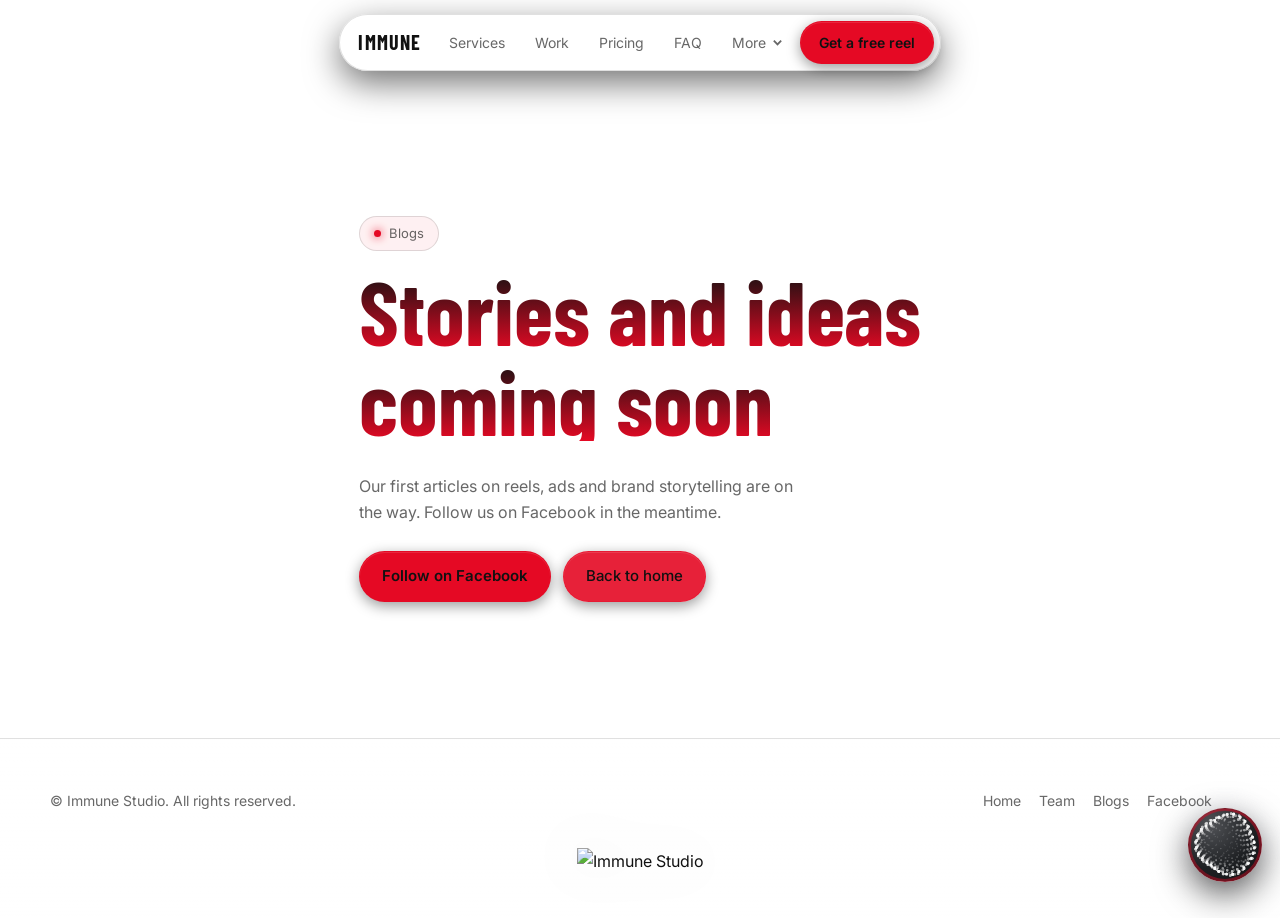
==== blogs.html @ 15a8970f "Add files via upload" ====
<!DOCTYPE html>
<html lang="en">
<head>
<meta charset="utf-8">
<meta name="viewport" content="width=device-width, initial-scale=1">
<title>Blogs | Immune Studio</title>
<meta name="description" content="Ideas, tips and behind-the-scenes stories from Immune Studio.">
<link rel="preconnect" href="https://fonts.googleapis.com">
<link rel="preconnect" href="https://fonts.gstatic.com" crossorigin>
<link href="https://fonts.googleapis.com/css2?family=Barlow+Condensed:wght@500;600;700&family=Inter:wght@400;500;600&display=swap" rel="stylesheet">
<link rel="stylesheet" href="global.css">
</head>
<body>
<canvas id="bg" aria-hidden="true"></canvas>
<nav class="nav"><div class="pill">
  <a class="brand" href="index.html"><b>IMMUNE</b></a>
  <a href="index.html#services">Services</a><a href="index.html#work">Work</a><a href="index.html#pricing">Pricing</a><a href="index.html#faq">FAQ</a><div class="dd"><button class="ddbtn" type="button" aria-haspopup="true" aria-expanded="false">More <svg viewBox="0 0 12 12"><path d="m2 4 4 4 4-4"/></svg></button><div class="ddm"><div class="ddin"><a href="team.html">Meet the team</a><a href="blogs.html">Blogs</a><a href="index.html#contact">Contact us</a></div></div></div>
  <a class="btn solid" href="index.html#contact">Get a free reel</a>
</div></nav>

<main class="sub"><div class="wrap tmtext">
  <span class="tag"><i></i>Blogs</span>
  <h1 class="nm sm" aria-label="Stories and ideas coming soon"><span><b>Stories and ideas</b></span><span><b>coming soon</b></span></h1>
  <p>Our first articles on reels, ads and brand storytelling are on the way. Follow us on Facebook in the meantime.</p>
  <div class="cta-row"><a class="btn solid" href="https://www.facebook.com/share/1UAmAy9J2i/" target="_blank" rel="noopener">Follow on Facebook</a><a class="btn" href="index.html">Back to home</a></div>
</div></main>
<footer>
  <div class="fgrid"><div>© <span id="yr"></span> Immune Studio. All rights reserved.</div><div><a href="index.html">Home</a><a href="team.html">Team</a><a href="blogs.html">Blogs</a><a href="https://www.facebook.com/share/1UAmAy9J2i/" target="_blank" rel="noopener">Facebook</a></div></div>
  <div class="wm"><img src="assets/immune-wordmark-chrome.png" alt="Immune Studio" width="1800" height="316"></div>
</footer>
<script src="nav.js"></script>
<script src="page.js"></script>
<script src="chat.js"></script>
</body>
</html>
---- global.css ----
/* IMMUNE STUDIO — White / Black / Crimson palette */
:root{
  --c1:#181818;--c2:#333333;--c3:#444444;--c4:#111111;--c0:#ffffff;
  --text:#111111;--mute:rgba(17,17,17,.64);--line:rgba(0,0,0,.12);
  --display:'Barlow Condensed','Arial Narrow',Impact,sans-serif;
  --body:'Inter',system-ui,-apple-system,'Segoe UI',sans-serif;
}
*{box-sizing:border-box;margin:0}
html{scroll-behavior:smooth;background:var(--c0)}
body{background:var(--c0);color:var(--text);font:400 16px/1.65 var(--body);-webkit-font-smoothing:antialiased;overflow-x:hidden}
a{color:inherit}
:focus-visible{outline:2px solid #e50924;outline-offset:3px}
h1,h2,h3{font-family:var(--display);line-height:1.02;font-weight:600}
#bg{position:fixed;inset:0;width:100%;height:100%;z-index:0;pointer-events:none}
main,header,footer,.nav{position:relative;z-index:1}
.wrap{max-width:1180px;margin:0 auto;padding:0 24px}
section{padding:36px 0;scroll-margin-top:84px}

/* video */

.intro-video {
  width: 100%;
  height: auto;
  display: block;
  border-radius: 18px;
  border: 1px solid var(--line);
  box-shadow: 0 20px 50px rgba(0,0,0,.5);
}

/* cards */
.g{background:linear-gradient(180deg,rgba(255,255,255,.96),rgba(245,245,245,.9));border:1px solid var(--line);border-radius:22px;
  box-shadow:inset 0 1px 0 rgba(255,255,255,.08),0 20px 44px rgba(0,0,0,.45);backdrop-filter:blur(6px);
  transition:transform .25s,border-color .25s,box-shadow .25s}
.g:hover{transform:translateY(-3px);border-color:rgba(229,9,36,.45);box-shadow:inset 0 1px 0 rgba(255,255,255,.16),0 24px 50px rgba(0,0,0,.6),0 0 30px rgba(229,9,36,.06)}
.tag{display:inline-flex;align-items:center;gap:8px;padding:6px 14px;border-radius:999px;font-size:13px;color:var(--mute);background:rgba(229,9,36,.06);border:1px solid var(--line)}
.tag i{width:7px;height:7px;border-radius:50%;background:#e50924;box-shadow:0 0 10px #e50924}

/* headings */
.sh{margin-bottom:26px}
.sh h2{font-size:clamp(34px,5vw,56px);letter-spacing:.01em;background:linear-gradient(180deg,#111,#e50924);-webkit-background-clip:text;background-clip:text;color:transparent;margin:14px 0 8px}
.sh p{color:var(--mute);max-width:56ch}

/* buttons */
.btn{position:relative;display:inline-flex;align-items:center;gap:9px;padding:12px 22px;border-radius:999px;text-decoration:none;font-weight:500;font-size:15px;color:var(--text);
  border:1px solid rgba(229,9,36,.28);background:rgba(229,9,36,.9);box-shadow:inset 0 1px 0 rgba(255,255,255,.12),0 4px 14px rgba(0,0,0,.4);cursor:pointer;font-family:inherit;
  transition:transform .25s cubic-bezier(.2,.8,.2,1),box-shadow .25s,background .25s}
.btn:hover{transform:translateY(-3px) scale(1.03);box-shadow:inset 0 1px 0 rgba(255,255,255,.3),0 14px 30px rgba(0,0,0,.6),0 0 26px rgba(229,9,36,.22)}
.btn:active{transform:scale(.97)}
.btn svg{width:18px;height:18px;fill:currentColor}
.btn.solid{background:#e50924;color:#111;border-color:transparent;font-weight:600}
.btn.wa{background:#128c4a;border-color:transparent;color:#111;font-weight:600}
.btn.wa:hover{box-shadow:0 14px 30px rgba(0,0,0,.6),0 0 28px rgba(37,211,102,.6)}

/* nav */
.nav{position:fixed;top:14px;left:0;right:0;z-index:50;display:flex;justify-content:center;padding:0 14px;pointer-events:none}
.pill{pointer-events:auto;display:flex;align-items:center;gap:4px;padding:6px 6px 6px 18px;border-radius:999px;background:rgba(255,255,255,.9);backdrop-filter:blur(10px);border:1px solid var(--line);box-shadow:0 12px 34px rgba(0,0,0,.55)}
.pill b{font:700 20px var(--display);letter-spacing:.06em;margin-right:10px}
.pill a:not(.btn){padding:9px 13px;border-radius:999px;font-size:14px;color:var(--mute);text-decoration:none;transition:color .2s,background .2s}
.pill a:not(.btn):hover{color:#111;background:rgba(255,255,255,.09)}
.pill .btn{padding:9px 18px;font-size:14px}

/* hero (header) */
header.top{position:relative;overflow:hidden;min-height:92vh;display:flex;align-items:center;border-bottom:1px solid var(--line)}
#net{position:absolute;inset:0;width:100%;height:100%;z-index:0;cursor:crosshair}
header.top::after{content:"";position:absolute;inset:0;z-index:0;pointer-events:none;background:radial-gradient(70% 60% at 30% 50%,rgba(255,255,255,.7),transparent 75%),linear-gradient(180deg,transparent 70%,var(--c0))}
.hero{position:relative;z-index:1;padding-top:120px;padding-bottom:70px;pointer-events:none}
.hero a,.hero .btn{pointer-events:auto}
.hero h1{font-size:clamp(46px,7.6vw,104px);letter-spacing:-.005em;margin:20px 0;max-width:12ch;text-shadow:0 4px 40px rgba(0,0,0,.6)}
.hero p{color:var(--mute);max-width:52ch;font-size:17px;margin-bottom:28px}
.cta-row{display:flex;gap:12px;flex-wrap:wrap}
.logo3d{--t:calc(clamp(180px,30vw,440px) / 400);position:absolute;right:7%;top:50%;transform:translateY(-50%);width:clamp(180px,30vw,440px);z-index:1;perspective:1200px;pointer-events:auto;cursor:pointer;filter:drop-shadow(0 0 22px rgba(235,240,255,.38)) drop-shadow(0 0 60px rgba(200,210,235,.28)) drop-shadow(0 26px 40px rgba(0,0,0,.7));animation:glow 5s ease-in-out infinite}
.logo3d::before{content:"";position:absolute;inset:-28%;z-index:-1;border-radius:50%;background:radial-gradient(closest-side,rgba(215,222,240,.2),transparent 72%);pointer-events:none}
@keyframes glow{50%{filter:drop-shadow(0 0 32px rgba(240,244,255,.55)) drop-shadow(0 0 80px rgba(200,210,235,.4)) drop-shadow(0 26px 40px rgba(0,0,0,.7))}}
.tilt{transform-style:preserve-3d;transition:transform .35s ease-out}
.spin{position:relative;transform-style:preserve-3d;animation:spin 20s linear infinite}
.spin img{display:block;width:100%;height:auto}
.spin img+img{position:absolute;inset:0}
@keyframes spin{to{transform:rotateY(360deg)}}

/* marquee */
.marq{overflow:hidden;border-block:1px solid var(--line);padding:18px 0;background:rgba(255,255,255,.7);mask-image:linear-gradient(90deg,transparent,#000 12%,#000 88%,transparent)}
.track{display:flex;gap:56px;width:max-content;animation:scroll 32s linear infinite}
.track span{font:600 26px var(--display);letter-spacing:.06em;color:rgba(255,255,255,.42);white-space:nowrap}
@keyframes scroll{to{transform:translateX(-50%)}}

/* bento services */
.bento{display:grid;grid-template-columns:repeat(6,minmax(0,1fr));gap:16px}
.card{padding:28px;grid-column:span 2}
.card.w{grid-column:span 3}
.card h3{font-size:26px;margin:14px 0 8px}
.card p{color:var(--mute);font-size:15px}
.ic{display:grid;place-items:center;width:46px;height:46px;border-radius:13px;background:linear-gradient(135deg,var(--c3),var(--c1));border:1px solid var(--line)}
.ic svg{width:22px;height:22px;fill:none;stroke:#fff;stroke-width:1.7;stroke-linecap:round;stroke-linejoin:round}

/* stats */
.stats{display:grid;grid-template-columns:repeat(3,minmax(0,1fr));gap:16px}
.stat{padding:34px 30px}
.stat b{display:block;font:700 clamp(54px,7vw,88px)/.95 var(--display);background:linear-gradient(180deg,#fff,#7d7f84);-webkit-background-clip:text;background-clip:text;color:transparent}
.stat span{color:var(--mute);display:block;margin-top:10px;max-width:26ch}

/* process */
.steps{display:grid;grid-template-columns:repeat(3,minmax(0,1fr));gap:16px;counter-reset:s}
.step{padding:28px;counter-increment:s}
.step::before{content:counter(s);display:grid;place-items:center;width:40px;height:40px;border-radius:50%;background:#e50924;color:#111;font:700 20px var(--display);margin-bottom:16px}
.step h3{font-size:24px;margin-bottom:8px}
.step p{color:var(--mute);font-size:15px}

/* pricing */
.plans{display:grid;grid-template-columns:repeat(3,minmax(0,1fr));gap:16px;align-items:stretch}
.plan{padding:30px 28px;display:flex;flex-direction:column}
.plan h3{font-size:24px;color:var(--mute)}
.plan .pr{font:700 52px var(--display);margin:10px 0 2px}
.plan .pr small{font:400 15px var(--body);color:var(--mute)}
.plan ul{list-style:none;padding:0;margin:18px 0 24px;display:grid;gap:10px;flex:1}
.plan li{color:var(--mute);font-size:14.5px;padding-left:24px;position:relative}
.plan li::before{content:"";position:absolute;left:0;top:8px;width:10px;height:6px;border-left:2px solid #fff;border-bottom:2px solid #fff;transform:rotate(-45deg)}
.plan.hot{background:#e50924;color:#111;border-color:transparent}
.plan.hot h3,.plan.hot li,.plan.hot .pr small{color:rgba(17,17,17,.72)}
.plan.hot li::before{border-color:#fff}
.plan.hot .btn{background:var(--c4);color:#111}
.note{margin-top:16px;color:var(--mute);font-size:14px}

/* faq */
.faq{display:grid;gap:12px;max-width:820px}
details{padding:0;border-radius:16px}
summary{list-style:none;cursor:pointer;padding:20px 24px;font-weight:500;display:flex;justify-content:space-between;gap:16px}
summary::-webkit-details-marker{display:none}
summary::after{content:"+";font-size:22px;line-height:1;transition:transform .25s}
details[open] summary::after{transform:rotate(45deg)}
details p{padding:0 24px 22px;color:var(--mute);font-size:15px}

/* contact */
.contact{display:grid;grid-template-columns:minmax(0,1.1fr) minmax(0,1fr);gap:16px;align-items:start}
.form{padding:34px 30px}
.form h3{font-size:34px;margin-bottom:6px}
.form p{color:var(--mute);margin-bottom:18px}
.field{display:grid;gap:6px;margin-bottom:14px}
.field label{font-size:13px;font-weight:600;color:var(--mute)}
.field input,.field textarea{width:100%;padding:13px 15px;border-radius:12px;border:1px solid var(--line);background:rgba(255,255,255,.9);color:var(--text);font:inherit}
.field textarea{min-height:120px;resize:vertical}
.field input:focus,.field textarea:focus{outline:2px solid #fff;outline-offset:1px}
.direct{padding:34px 30px}
.direct h3{font-size:30px;margin-bottom:8px}
.direct p{color:var(--mute);margin-bottom:16px}
.direct .btn{width:100%;justify-content:center;margin-bottom:10px}

/* footer */
footer{padding:50px 24px 0;border-top:1px solid var(--line);overflow:hidden;background:linear-gradient(180deg,transparent,rgba(255,255,255,.9))}
.fgrid{display:flex;justify-content:space-between;gap:24px;flex-wrap:wrap;max-width:1180px;margin:0 auto;color:var(--mute);font-size:14px}
.fgrid a{text-decoration:none;margin-right:18px}
.fgrid a:hover{color:#111}
.wm{max-width:1180px;margin:36px auto 0;padding:0 24px 44px;text-align:center}
.wm img{width:min(100%,920px);height:auto;filter:drop-shadow(0 0 26px rgba(0,0,0,.1));transition:filter .4s,transform .4s}
.wm img:hover{filter:drop-shadow(0 0 40px rgba(240,244,255,.4));transform:scale(1.015)}
.wa-float{position:fixed;right:18px;bottom:calc(18px + env(safe-area-inset-bottom,0px));z-index:40;width:58px;height:58px;border-radius:50%;display:grid;place-items:center;background:#128c4a;box-shadow:0 10px 30px rgba(0,0,0,.5);transition:transform .2s}
.wa-float:hover{transform:scale(1.08)}
.wa-float svg{width:28px;height:28px;fill:#fff}

/* reveal (one gentle entrance) */
.rv{opacity:0;transform:translateY(18px);transition:opacity .7s,transform .7s}
.rv.in{opacity:1;transform:none}

@media(max-width:900px){
  .bento{grid-template-columns:repeat(2,minmax(0,1fr))}.card,.card.w{grid-column:span 1}
  .stats,.steps,.plans,.contact{grid-template-columns:1fr}
  .pill a:not(.btn){display:none}.logo3d{opacity:.35;right:-6%}
}
@media(max-width:560px){.bento{grid-template-columns:1fr}.wrap{padding:0 16px}.hero{padding-top:104px}}
@media(prefers-reduced-motion:reduce){html{scroll-behavior:auto}.track,.spin,.logo3d{animation:none}.rv{opacity:1;transform:none;transition:none}.btn,.g{transition:none}}

/* ---------- our work: right-to-left poster rows ---------- */
.wrow{margin:0 0 34px}
.whead{display:flex;align-items:baseline;justify-content:space-between;gap:12px;flex-wrap:wrap;margin-bottom:14px}
.whead h3{font-size:28px}.whead span{font-size:13px;color:var(--mute)}
.wview{overflow:hidden;padding:14px 0;mask-image:linear-gradient(90deg,transparent,#000 6%,#000 94%,transparent)}
.wtrack{--h:clamp(250px,28vw,370px);display:flex;width:max-content;animation:wscroll var(--d,50s) linear infinite}
.wrow:hover .wtrack{animation-play-state:paused}
@keyframes wscroll{to{transform:translateX(-50%)}}
.wc{position:relative;flex:none;height:var(--h);margin-right:16px;border-radius:18px;overflow:hidden;border:1px solid var(--line);background:var(--c4);cursor:zoom-in;box-shadow:0 18px 40px rgba(0,0,0,.5);transition:transform .35s,box-shadow .35s,border-color .35s}
.wc img{display:block;height:100%;width:auto;transition:transform .8s cubic-bezier(.2,.8,.2,1),filter .6s}
.wc figcaption{position:absolute;left:14px;bottom:14px;padding:6px 12px;border-radius:999px;font-size:13px;background:rgba(17,17,17,.78);backdrop-filter:blur(6px);border:1px solid var(--line);opacity:0;transform:translateY(8px);transition:.35s}
.wc:hover figcaption{opacity:1;transform:none}
.wc:hover{border-color:rgba(229,9,36,.35)}
/* real estate: cinematic push-in + light sweep */
.fx-cine .wc:hover img{transform:scale(1.09)}
.fx-cine .wc::after{content:"";position:absolute;inset:0;background:linear-gradient(105deg,transparent 35%,rgba(229,9,36,.28) 50%,transparent 65%);transform:translateX(-120%);pointer-events:none}
.fx-cine .wc:hover::after{transform:translateX(120%);transition:transform 1s}
/* factory: monochrome to full color, lifts up */
.fx-ind .wc img{filter:grayscale(1) contrast(1.1) brightness(.8)}
.fx-ind .wc:hover{transform:translateY(-8px)}
.fx-ind .wc:hover img{filter:none;transform:scale(1.04)}
/* fashion: 3D tilt + spotlight (set by JS) */
.fx-fash .wc{transform:perspective(900px) rotateX(var(--rx,0deg)) rotateY(var(--ry,0deg));transition:transform .2s ease-out,box-shadow .35s}
.fx-fash .wc:hover{box-shadow:0 26px 60px rgba(0,0,0,.7),0 0 34px rgba(0,0,0,.1)}
.fx-fash .wc::after{content:"";position:absolute;inset:0;background:radial-gradient(260px circle at var(--mx,50%) var(--my,50%),rgba(229,9,36,.16),transparent 60%);opacity:0;transition:opacity .3s;pointer-events:none}
.fx-fash .wc:hover::after{opacity:1}
.lb{position:fixed;inset:0;z-index:100;display:grid;place-items:center;background:rgba(10,10,12,.93);cursor:zoom-out}
.lb[hidden]{display:none}
.lb img{max-width:92vw;max-height:90vh;border-radius:14px;box-shadow:0 30px 80px rgba(0,0,0,.8)}
.lb button{position:absolute;top:18px;right:22px;width:44px;height:44px;border-radius:50%;border:1px solid var(--line);background:rgba(30,31,34,.8);color:#111;font-size:26px;cursor:pointer}
@media(prefers-reduced-motion:reduce){.wtrack{animation:none}.wview{overflow-x:auto}}

/* ---------- More dropdown ---------- */
.dd{position:relative}
.ddbtn{display:flex;align-items:center;gap:6px;padding:9px 13px;border-radius:999px;border:0;background:none;color:var(--mute);font:inherit;font-size:14px;cursor:pointer;transition:color .2s,background .2s}
.ddbtn svg{width:11px;height:11px;stroke:currentColor;fill:none;stroke-width:2;transition:transform .25s}
.ddbtn:hover,.dd.open .ddbtn{color:#111;background:rgba(255,255,255,.09)}
.dd:hover svg,.dd.open svg{transform:rotate(180deg)}
.ddm{position:absolute;top:100%;left:50%;padding-top:14px;transform:translate(-50%,6px);opacity:0;visibility:hidden;transition:opacity .22s,transform .22s,visibility .22s}
.ddin{min-width:200px;padding:8px;border-radius:18px;background:rgba(255,255,255,.96);backdrop-filter:blur(12px);border:1px solid var(--line);box-shadow:0 20px 50px rgba(0,0,0,.6)}
.dd:hover .ddm,.dd.open .ddm,.dd:has(:focus-visible) .ddm{opacity:1;visibility:visible;transform:translate(-50%,0)}
.pill .ddm a{display:block;padding:11px 14px;border-radius:12px;font-size:14px;color:var(--mute)}
.pill .ddm a:hover{background:rgba(255,255,255,.09);color:#111}
.pill a.brand{display:block;padding:0;margin-right:10px;background:none;border-radius:0}
.pill a.brand:hover{background:none}
.pill a.brand b{margin:0;color:var(--text)}

/* ---------- team / sub pages ---------- */
main.sub{padding:130px 0 50px;min-height:82vh;display:flex;align-items:center}
.tmgrid{display:grid;grid-template-columns:minmax(0,1fr) minmax(0,1.05fr);gap:46px;align-items:center;width:100%}
.nm{font-size:clamp(54px,9vw,128px);line-height:.92;margin:18px 0 24px}
.nm.sm{font-size:clamp(44px,7vw,92px)}
.nm span{display:block;overflow:hidden;padding-bottom:.08em}
.nm b{display:block;font-weight:700;background:linear-gradient(180deg,#111,#e50924);-webkit-background-clip:text;background-clip:text;color:transparent;transform:translateY(110%);animation:rise 1.1s cubic-bezier(.2,.8,.2,1) .25s forwards}
.nm span+span b{animation-delay:.4s}
@keyframes rise{to{transform:none}}
@keyframes fade{to{opacity:1}}
.tmtext p{color:var(--mute);max-width:46ch;margin-bottom:26px;opacity:0;animation:fade .8s 1s forwards}
.tmtext .cta-row{opacity:0;animation:fade .8s 1.2s forwards}
.role{display:inline-flex;align-items:center;gap:12px;padding:7px 20px 7px 7px;border-radius:999px;border:1px solid var(--line);background:rgba(229,9,36,.06);margin-bottom:20px;opacity:0;animation:fade .8s .8s forwards}
.role img{width:40px;height:40px;object-fit:contain;padding:8px;border-radius:50%;background:var(--c4);border:1px solid var(--line)}
.role span{font-size:15px;color:var(--text)}
.stage{position:relative;width:min(540px,92%);margin:0 auto;aspect-ratio:1;perspective:1200px;animation:bob 8s ease-in-out infinite}
@keyframes bob{50%{transform:translateY(-12px)}}
.orbit{position:absolute;inset:-9%;border-radius:50%;border:1px dashed rgba(229,9,36,.28);animation:rot 46s linear infinite;pointer-events:none}
.orbit::after{content:"";position:absolute;top:7%;left:50%;width:10px;height:10px;border-radius:50%;background:#fff;box-shadow:0 0 18px 4px rgba(229,9,36,.55)}
.orbit.o2{inset:-18%;border-color:rgba(0,0,0,.08);animation-duration:72s;animation-direction:reverse}
@keyframes rot{to{transform:rotate(360deg)}}
.frame{position:absolute;inset:0;transform-style:preserve-3d;transition:transform .25s ease-out}
.art{position:absolute;inset:0;margin:0;border-radius:24px;overflow:hidden;border:1px solid rgba(255,255,255,.2);box-shadow:0 40px 90px rgba(0,0,0,.7),0 0 70px rgba(255,255,255,.07);clip-path:inset(100% 0 0 0 round 24px);animation:reveal 1.5s cubic-bezier(.7,0,.2,1) .3s forwards}
@keyframes reveal{to{clip-path:inset(0 0 0 0 round 24px)}}
.art img{display:block;width:100%;height:100%;object-fit:cover;transform:scale(1.3);animation:zoomout 2.2s cubic-bezier(.2,.8,.2,1) .3s forwards}
@keyframes zoomout{to{transform:none}}
.art::before{content:"";position:absolute;inset:0;z-index:1;pointer-events:none;background:linear-gradient(110deg,transparent 40%,rgba(229,9,36,.24) 50%,transparent 60%);transform:translateX(-130%);animation:sweep 1.4s 1.9s ease forwards}
@keyframes sweep{to{transform:translateX(130%)}}
.art::after{content:"";position:absolute;inset:0;pointer-events:none;background:radial-gradient(300px circle at var(--mx,50%) var(--my,30%),rgba(255,255,255,.2),transparent 62%);opacity:0;transition:opacity .3s}
.stage.hot .art::after{opacity:1}
.chip3d{position:absolute;display:flex;align-items:center;gap:10px;padding:10px 16px;border-radius:14px;background:rgba(255,255,255,.9);backdrop-filter:blur(8px);border:1px solid var(--line);box-shadow:0 16px 40px rgba(0,0,0,.6);transform:translateZ(70px);opacity:0;animation:fade .8s 1.8s forwards;font-size:14px}
.chip3d b{font-weight:600;display:block;line-height:1.2}.chip3d small{display:block;color:var(--mute);font-size:12px}
.chip3d img{width:30px;height:auto}
.c1{left:-5%;bottom:11%;flex-direction:column;align-items:flex-start;gap:0}
.c2{right:-4%;top:9%}
@media(max-width:900px){.tmgrid{grid-template-columns:1fr;gap:56px}.stage{width:min(440px,86%)}main.sub{padding-top:112px}}
@media(prefers-reduced-motion:reduce){.nm b{transform:none;animation:none}.art{clip-path:none;animation:none}.art img{transform:none;animation:none}.art::before{display:none}.role,.tmtext p,.tmtext .cta-row,.chip3d{opacity:1;animation:none}.stage,.orbit{animation:none}}

/* ---------- factory collage ---------- */
.cg{--g:8px;--u:calc((min(100vw,1180px) - 48px - 11 * var(--g)) / 12);display:grid;grid-template-columns:repeat(12,1fr);grid-auto-rows:var(--u);gap:var(--g)}
.ct{position:relative;margin:0;border-radius:10px;overflow:hidden;background:var(--c4);cursor:zoom-in;opacity:0;transition:transform .35s,box-shadow .35s}
.rv.in .ct{opacity:1;animation:pop .8s calc(var(--i,0) * .09s) cubic-bezier(.2,.8,.2,1) backwards}
@keyframes pop{from{opacity:0;transform:scale(.92) translateY(18px)}}
.ct img{display:block;width:100%;height:100%;object-fit:cover;filter:grayscale(1) contrast(1.1) brightness(.82);transition:filter .6s,transform .8s cubic-bezier(.2,.8,.2,1)}
.ct:hover{z-index:2;transform:scale(1.025);box-shadow:0 22px 56px rgba(0,0,0,.75)}
.ct:hover img{filter:none;transform:scale(1.06)}
.ct figcaption{position:absolute;left:12px;bottom:12px;padding:5px 11px;border-radius:999px;font-size:12.5px;background:rgba(255,255,255,.9);backdrop-filter:blur(6px);border:1px solid var(--line);opacity:0;transform:translateY(8px);transition:.35s}
.ct:hover figcaption{opacity:1;transform:none}
.t1{grid-area:1/1/6/6}.t2{grid-area:1/6/5/10}.t3{grid-area:1/10/5/13}.t4{grid-area:6/1/9/6}.t5{grid-area:5/6/8/9}.t6{grid-area:5/9/7/13}.t7{grid-area:7/9/9/13}.t8{grid-area:8/6/9/9}
@media(max-width:800px){.cg{grid-template-columns:repeat(2,1fr);grid-auto-rows:170px}.ct{grid-area:auto!important}.t1{grid-column:span 2!important;grid-row:span 2!important}.t4,.t7,.t8{grid-column:span 2!important}}
@media(prefers-reduced-motion:reduce){.ct{opacity:1}.rv.in .ct{animation:none}}

/* ---------- services cards ---------- */
.svc-sec{position:relative;overflow:hidden}
.svc-sec .wrap{position:relative;z-index:1}
.svc-bg{position:absolute;left:50%;top:58%;width:min(1100px,130vw);aspect-ratio:1;transform:translate(-50%,-50%);border-radius:50%;opacity:.55;pointer-events:none;background:repeating-conic-gradient(#202226 0 3deg,#08090a 3deg 7deg);-webkit-mask-image:radial-gradient(closest-side,transparent 52%,#000 54%,#000 74%,transparent 78%);mask-image:radial-gradient(closest-side,transparent 52%,#000 54%,#000 74%,transparent 78%);animation:rot 90s linear infinite}
.svg{display:grid;grid-template-columns:repeat(12,minmax(0,1fr));gap:14px}
.sv{grid-column:span 3;position:relative;min-height:350px;padding:18px;display:flex;flex-direction:column;justify-content:space-between;border-radius:16px;border:1px solid var(--line);background:linear-gradient(180deg,rgba(80,82,87,.32),rgba(20,21,24,.84));backdrop-filter:blur(8px);overflow:hidden;transition:transform .3s,border-color .3s,box-shadow .3s}
.sv:nth-child(n+5){grid-column:span 4}
.sv::before{content:"";position:absolute;inset:0;background:radial-gradient(260px circle at 50% 0,rgba(255,255,255,.12),transparent 70%);opacity:0;transition:opacity .4s;pointer-events:none}
.sv:hover{transform:translateY(-6px);border-color:rgba(255,255,255,.38);box-shadow:0 26px 56px rgba(0,0,0,.65)}
.sv:hover::before{opacity:1}
.sv-top{display:flex;justify-content:space-between;align-items:flex-start;gap:10px}
.sv .ic{width:34px;height:34px;border-radius:10px}.sv .ic svg{width:17px;height:17px}
.sv-top small{text-align:right;font-size:10px;line-height:1.55;letter-spacing:.16em;text-transform:uppercase;color:var(--mute);max-width:12ch}
.sv h3{margin:auto 0;text-align:center;font-size:clamp(28px,3vw,38px);font-weight:500;letter-spacing:.07em;text-transform:uppercase;color:#111}
.sv-bot{display:flex;justify-content:space-between;align-items:flex-end;gap:12px}
.sv-bot p{font-size:12.5px;line-height:1.5;color:var(--mute);max-width:21ch}
.pills{display:grid;gap:6px;justify-items:end}
.pills b{font-weight:500;font-size:9.5px;letter-spacing:.12em;text-transform:uppercase;padding:4px 11px;border-radius:999px;border:1px solid rgba(229,9,36,.28);background:rgba(0,0,0,.4)}
@media(max-width:1000px){.sv,.sv:nth-child(n+5){grid-column:span 6}.sv:last-child{grid-column:span 12}}
@media(max-width:560px){.sv,.sv:nth-child(n+5),.sv:last-child{grid-column:span 12}.sv{min-height:300px}}

/* ---------- contact ---------- */
@property --a{syntax:'<angle>';inherits:false;initial-value:0deg}
@keyframes ang{to{--a:360deg}}
.glowb{position:relative}
.glowb::before{content:"";position:absolute;inset:0;border-radius:inherit;padding:1px;pointer-events:none;background:conic-gradient(from var(--a),transparent 0 60%,rgba(229,9,36,.75) 80%,transparent 92%);-webkit-mask:linear-gradient(#000 0 0) content-box,linear-gradient(#000 0 0);-webkit-mask-composite:xor;mask-composite:exclude;animation:ang 7s linear infinite}
.live{display:inline-flex;align-items:center;gap:8px;padding:5px 12px;border-radius:999px;font-size:12.5px;color:var(--mute);background:rgba(229,9,36,.06);border:1px solid var(--line);margin-bottom:14px}
.live i{width:8px;height:8px;border-radius:50%;background:#34d27b;box-shadow:0 0 0 0 rgba(52,210,123,.6);animation:livep 2s infinite}
@keyframes livep{70%{box-shadow:0 0 0 9px rgba(52,210,123,0)}100%{box-shadow:0 0 0 0 rgba(52,210,123,0)}}
.rv.in .field{animation:fup .6s calc(.15s + var(--k,0) * .1s) cubic-bezier(.2,.8,.2,1) backwards}
.field:nth-of-type(1){--k:0}.field:nth-of-type(2){--k:1}.field:nth-of-type(3){--k:2}
@keyframes fup{from{opacity:0;transform:translateY(14px)}}
.field input,.field textarea{transition:border-color .25s,box-shadow .25s,background .25s}
.field input:focus,.field textarea:focus{outline:0;border-color:#111;box-shadow:0 0 0 4px rgba(0,0,0,.1),0 0 24px rgba(255,255,255,.12);background:rgba(18,19,21,.95)}
.field:focus-within label{color:#111}
.btn.shine{overflow:hidden}
.btn.shine::after{content:"";position:absolute;top:0;bottom:0;width:60px;left:-80px;background:linear-gradient(100deg,transparent,rgba(255,255,255,.45),transparent);animation:shn 3.6s ease-in-out infinite}
@keyframes shn{60%,100%{left:120%}}
.direct h4{font:600 20px var(--display);letter-spacing:.06em;text-transform:uppercase;margin:22px 0 10px;color:var(--mute)}
.sgrid{display:grid;grid-template-columns:repeat(2,minmax(0,1fr));gap:10px}
.sb{--bc:#fff;--gl:rgba(255,255,255,.5);display:inline-flex;align-items:center;gap:10px;padding:12px 16px;border-radius:14px;border:1px solid var(--line);background:rgba(255,255,255,.05);color:var(--text);text-decoration:none;font-size:14.5px;font-weight:500;transition:transform .25s,background .25s,border-color .25s,box-shadow .25s,color .25s}
.sb svg{width:20px;height:20px;flex:none;fill:currentColor;transition:transform .3s}
.sb svg.st{fill:none;stroke:currentColor;stroke-width:2;stroke-linecap:round;stroke-linejoin:round}
.sb:hover,.sb:focus-visible{transform:translateY(-4px) scale(1.03);background:var(--bc);border-color:var(--bc);color:#111;box-shadow:0 12px 28px rgba(0,0,0,.5),0 0 20px var(--gl),0 0 50px var(--gl)}
.sb:hover svg{transform:scale(1.18) rotate(-6deg)}
.s-wa{--bc:#128c4a;--gl:rgba(37,211,102,.7)}.s-call{--bc:#1a9d5a;--gl:rgba(52,168,83,.7)}.s-mail{--bc:#ea4335;--gl:rgba(234,67,53,.75)}
.s-gh{--bc:#f2f3f5;--gl:rgba(229,9,36,.6)}.s-gh:hover{color:#111}
.s-in{--bc:#0a66c2;--gl:rgba(10,102,194,.85)}.s-fb{--bc:#1877f2;--gl:rgba(24,119,242,.85)}.s-yt{--bc:#ff0000;--gl:rgba(255,0,0,.75)}
.s-ig{--bc:#ee2a7b;--gl:rgba(238,42,123,.75)}.s-ig:hover{background:linear-gradient(45deg,#f9ce34,#ee2a7b 50%,#6228d7);border-color:transparent}
.tmtext .tm-soc{margin-top:16px;opacity:0;animation:fade .8s 1.4s forwards}
@media(max-width:420px){.sgrid{grid-template-columns:1fr}}
@media(prefers-reduced-motion:reduce){.svc-bg,.glowb::before,.btn.shine::after,.live i{animation:none}.rv.in .field{animation:none}.tmtext .tm-soc{opacity:1;animation:none}}

/* ---------- nav hide on scroll ---------- */
.nav{transition:transform .45s cubic-bezier(.2,.8,.2,1),opacity .35s}
.nav.hide{transform:translateY(-140%);opacity:0;pointer-events:none}
.nav.hide .pill{pointer-events:none}
.nav.solid .pill{background:rgba(255,255,255,.94);box-shadow:0 14px 40px rgba(0,0,0,.65)}

/* ---------- Immune chat assistant ---------- */
.cb{--e:cubic-bezier(.2,.8,.2,1)}
.cb-fab{position:fixed;right:18px;bottom:calc(18px + env(safe-area-inset-bottom,0px));z-index:80;width:74px;height:74px;border-radius:50%;border:1px solid rgba(229,9,36,.45);cursor:pointer;display:grid;place-items:center;background:radial-gradient(circle at 30% 22%,#505256,#1e2023 58%,#101113);box-shadow:0 12px 34px rgba(0,0,0,.65),0 0 26px rgba(235,240,255,.24),inset 0 1px 0 rgba(229,9,36,.28);transition:transform .25s}
.cb-fab:hover{transform:scale(1.08)}
.cb-fab img{position:relative;z-index:1;width:30px;height:auto;filter:drop-shadow(0 0 8px rgba(229,9,36,.6))}
.cb-orb{position:absolute;inset:0;width:100%;height:100%;border-radius:50%}
.cb-fab::after{content:"";position:absolute;inset:0;border-radius:50%;border:2px solid rgba(229,9,36,.4);animation:cbping 2.8s ease-out infinite;pointer-events:none}
.cb.open .cb-fab::after{display:none}
@keyframes cbping{0%{transform:scale(1);opacity:.8}100%{transform:scale(1.5);opacity:0}}
@keyframes cbwob{50%{transform:rotate(8deg) scale(1.06)}}
.cb-panel{position:fixed;right:18px;bottom:calc(104px + env(safe-area-inset-bottom,0px));z-index:79;width:min(392px,calc(100vw - 24px));height:min(650px,calc(100dvh - 124px));display:flex;flex-direction:column;border-radius:28px;overflow:hidden;background:#ffffff;border:1px solid rgba(255,255,255,.14);box-shadow:0 40px 90px rgba(0,0,0,.78);opacity:0;visibility:hidden;transform:translateY(18px) scale(.94);transform-origin:bottom right;transition:opacity .3s,transform .4s var(--e),visibility .3s}
.cb.open .cb-panel{opacity:1;visibility:visible;transform:none}
.cb-panel>*{position:relative;z-index:1}
.cb-panel>.cb-bg,.cb-panel>.cb-dots{position:absolute;inset:0;z-index:0;pointer-events:none}
.cb-bg::before,.cb-bg::after{content:"";position:absolute;border-radius:50%;filter:blur(14px)}
.cb-bg::before{width:340px;height:340px;left:-110px;top:-90px;background:radial-gradient(closest-side,rgba(200,208,225,.24),transparent);animation:cbb1 13s ease-in-out infinite alternate}
.cb-bg::after{width:380px;height:380px;right:-140px;bottom:-110px;background:radial-gradient(closest-side,rgba(130,140,160,.26),transparent);animation:cbb2 17s ease-in-out infinite alternate}
@keyframes cbb1{to{transform:translate(140px,160px) scale(1.2)}}
@keyframes cbb2{to{transform:translate(-150px,-120px) scale(1.15)}}
.cb-dots{background-image:radial-gradient(rgba(255,255,255,.16) 1px,transparent 1.5px);background-size:20px 20px;mask-image:radial-gradient(circle at 50% 38%,#000,transparent 78%);animation:cbdots 9s linear infinite}
@keyframes cbdots{to{background-position:20px 20px}}
.cb-head{display:flex;align-items:center;justify-content:space-between;gap:10px;padding:16px 16px 10px}
.cb-id{display:flex;align-items:center;gap:11px}
.cb-av{display:grid;place-items:center;width:40px;height:40px;border-radius:50%;background:#f2f2f2;border:1px solid var(--line)}
.cb-av img{width:22px;height:auto}
.cb-id b{display:block;font-size:15px;font-weight:600;line-height:1.2}
.cb-id small{display:flex;align-items:center;gap:6px;color:var(--mute);font-size:12px}
.cb-id small i{width:7px;height:7px;border-radius:50%;background:#34d27b;box-shadow:0 0 8px #34d27b}
.cb-hb{display:flex;gap:8px}
.cb-hb button{width:36px;height:36px;border-radius:12px;border:1px solid var(--line);background:rgba(229,9,36,.06);color:#111;cursor:pointer;display:grid;place-items:center;transition:background .2s}
.cb-hb button:hover{background:rgba(255,255,255,.14)}
.cb-hb svg,.cb-send svg,.cb-pre svg{width:18px;height:18px;fill:none;stroke:currentColor;stroke-width:2;stroke-linecap:round;stroke-linejoin:round}
.cb-body{flex:1;min-height:0;overflow-y:auto;scrollbar-width:thin}
.cb-hero{min-height:100%;display:flex;flex-direction:column;align-items:center;justify-content:center;text-align:center;padding:6px 20px 18px}
.cb-hl{width:86px;height:auto;margin-bottom:14px;filter:drop-shadow(0 0 28px rgba(235,240,255,.45));animation:cbfloat 6s ease-in-out infinite}
@keyframes cbfloat{50%{transform:translateY(-8px) rotate(-3deg)}}
.cb-hero h2{font-size:40px;background:linear-gradient(180deg,#111,#e50924);-webkit-background-clip:text;background-clip:text;color:transparent}
.cb-hero p{color:var(--mute);margin:4px 0 20px}
.cb-pres{display:grid;gap:9px;width:100%}
.cb-pre{display:flex;align-items:center;justify-content:space-between;gap:10px;width:100%;padding:13px 16px;border-radius:16px;border:1px solid var(--line);background:rgba(229,9,36,.06);backdrop-filter:blur(6px);color:var(--text);font:inherit;font-size:14.5px;text-align:left;cursor:pointer;animation:cbin .6s calc(.15s + var(--i) * .1s) var(--e) backwards;transition:background .2s,border-color .2s,transform .2s}
.cb-pre:hover{background:rgba(255,255,255,.13);border-color:rgba(255,255,255,.3);transform:translateX(4px)}
.cb.chatting .cb-hero{display:none}
.cb-thread{display:none;flex-direction:column;gap:14px;padding:6px 16px 14px}
.cb.chatting .cb-thread{display:flex}
.m{max-width:88%;font-size:14.5px;line-height:1.55;animation:cbin .35s var(--e)}
@keyframes cbin{from{opacity:0;transform:translateY(10px)}}
.m.u{align-self:flex-end;background:#2b2d31;border:1px solid var(--line);padding:10px 14px;border-radius:16px 16px 4px 16px}
.m.b{align-self:flex-start;color:#e9eaed;white-space:pre-line}
.m.tp{display:flex;gap:5px;padding:8px 0}
.m.tp span{width:7px;height:7px;border-radius:50%;background:#9a9ca1;animation:cbdot 1s infinite}
.m.tp span:nth-child(2){animation-delay:.15s}.m.tp span:nth-child(3){animation-delay:.3s}
@keyframes cbdot{50%{transform:translateY(-5px);background:#fff}}
.acts{display:flex;flex-wrap:wrap;gap:8px;margin-top:10px;white-space:normal}
.acts a{padding:9px 15px;border-radius:999px;background:#e50924;color:#111;font-size:13.5px;font-weight:600;text-decoration:none;transition:transform .2s,box-shadow .2s}
.acts a:hover{transform:translateY(-2px);box-shadow:0 0 20px rgba(229,9,36,.35)}
.cb-qr{display:flex;flex-wrap:wrap;gap:8px;padding:0 16px 10px}
.cb-qr:empty{display:none}
.cb:not(.chatting) .cb-qr{display:none}
.cb-qr button{padding:8px 13px;border-radius:999px;border:1px solid var(--line);background:rgba(255,255,255,.07);color:var(--text);font:inherit;font-size:13px;cursor:pointer;animation:cbin .35s var(--e);transition:background .2s,color .2s}
.cb-qr button:hover{background:#e50924;color:#111}
.cb-input{margin:0 14px;padding:12px 12px 10px 16px;border-radius:22px;background:rgba(27,29,32,.92);border:1px solid var(--line);transition:border-color .2s}
.cb-input:focus-within{border-color:rgba(255,255,255,.38)}
.cb-input input{width:100%;background:none;border:0;outline:0;color:#111;font:inherit;font-size:15px;padding:3px 0 12px}
.cb-input input::placeholder{color:rgba(242,243,245,.45)}
.cb-row{position:relative;display:flex;align-items:center;gap:10px}
.cb-plus{width:36px;height:36px;border-radius:50%;border:1px solid var(--line);background:#0f1012;color:#111;font-size:22px;line-height:1;cursor:pointer}
.cb-tag{margin-left:auto;font-size:12px;color:var(--mute)}
.cb-send{width:38px;height:38px;border-radius:50%;border:0;background:#e50924;color:#111;cursor:pointer;display:grid;place-items:center;transition:transform .2s,box-shadow .2s}
.cb-send:hover{transform:scale(1.08);box-shadow:0 0 20px rgba(229,9,36,.4)}
.cb-menu{display:none;position:absolute;left:0;bottom:46px;padding:6px;border-radius:14px;background:#17181b;border:1px solid var(--line);box-shadow:0 16px 40px rgba(0,0,0,.6);z-index:3}
.cb-menu.show{display:block;animation:cbin .25s var(--e)}
.cb-menu a{display:block;padding:10px 14px;border-radius:10px;font-size:14px;text-decoration:none;white-space:nowrap}
.cb-menu a:hover{background:rgba(0,0,0,.1)}
.cb-note{padding:8px 18px 14px;text-align:center;font-size:11px;color:rgba(242,243,245,.42)}
@media(max-width:560px){.cb-panel{inset:0;right:0;bottom:0;width:100%;height:100dvh;border-radius:0;transform-origin:bottom center}.cb.open .cb-fab{display:none}.cb-head{padding-top:calc(16px + env(safe-area-inset-top,0px))}}
@media(prefers-reduced-motion:reduce){.cb-fab img,.cb-fab::after,.cb-bg::before,.cb-bg::after,.cb-dots,.cb-hl,.m.tp span{animation:none}.cb-panel{transition:none}}
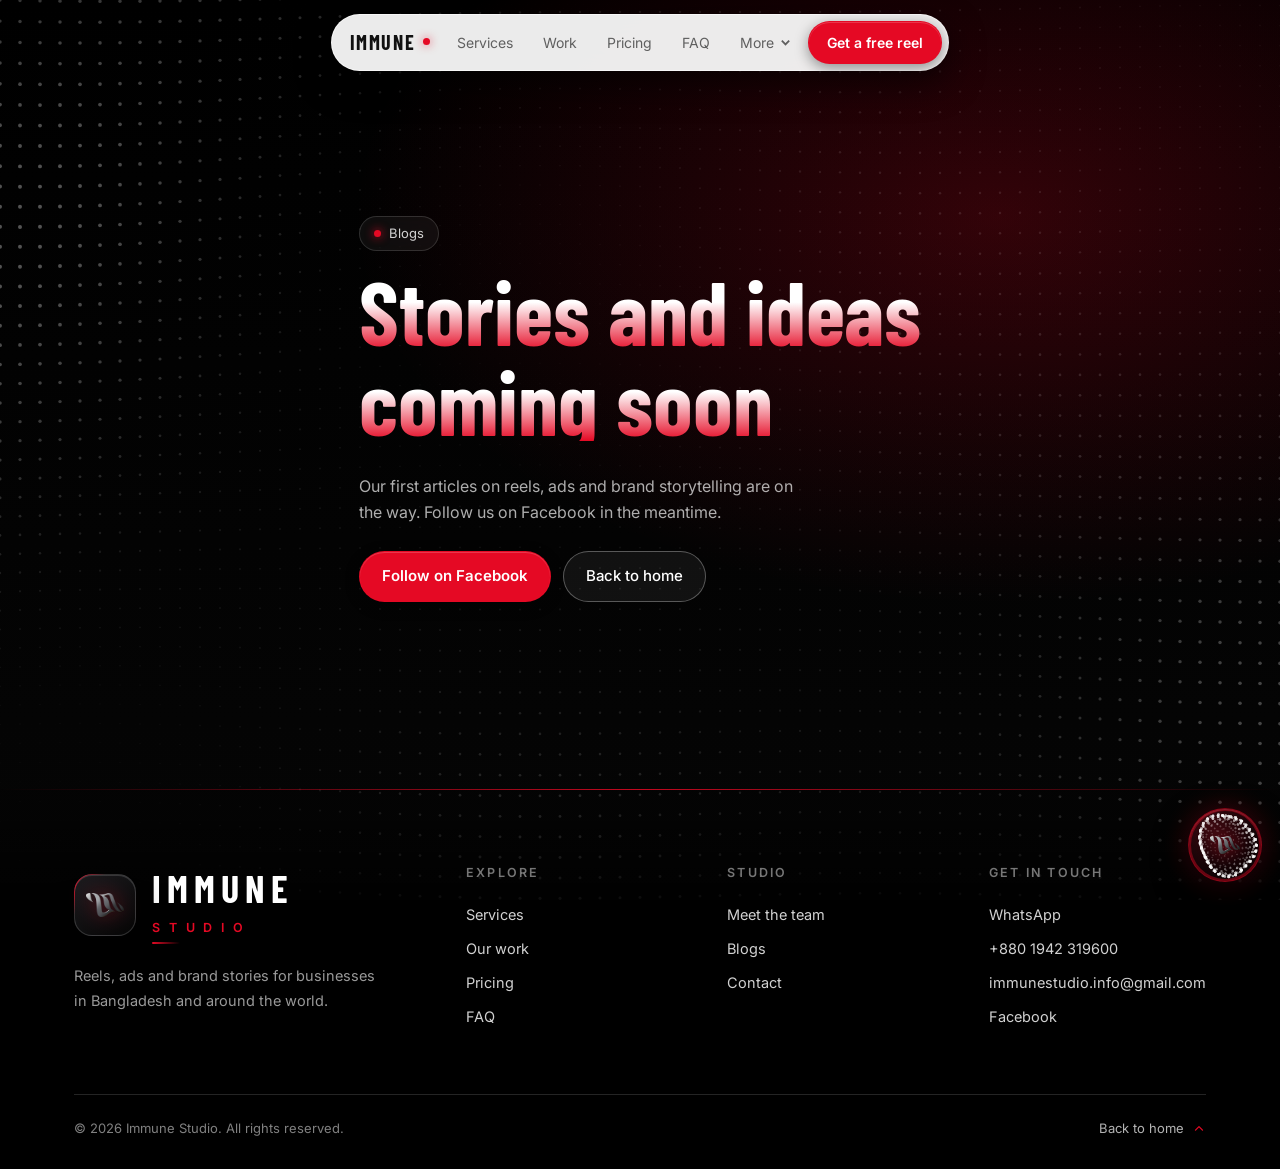
==== commit ef45c3b2: "Redesign: red/black/white theme, per-section backdrop, new footer - Black page with a backdrop that " ====
--- a/blogs.html
+++ b/blogs.html
@@ -11,6 +11,7 @@
 <link rel="stylesheet" href="global.css">
 </head>
 <body>
+<div class="bgfx" aria-hidden="true"></div>
 <canvas id="bg" aria-hidden="true"></canvas>
 <nav class="nav"><div class="pill">
   <a class="brand" href="index.html"><b>IMMUNE</b></a>
@@ -24,9 +25,20 @@
   <p>Our first articles on reels, ads and brand storytelling are on the way. Follow us on Facebook in the meantime.</p>
   <div class="cta-row"><a class="btn solid" href="https://www.facebook.com/share/1UAmAy9J2i/" target="_blank" rel="noopener">Follow on Facebook</a><a class="btn" href="index.html">Back to home</a></div>
 </div></main>
-<footer>
-  <div class="fgrid"><div>© <span id="yr"></span> Immune Studio. All rights reserved.</div><div><a href="index.html">Home</a><a href="team.html">Team</a><a href="blogs.html">Blogs</a><a href="https://www.facebook.com/share/1UAmAy9J2i/" target="_blank" rel="noopener">Facebook</a></div></div>
-  <div class="wm"><img src="assets/immune-wordmark-chrome.png" alt="Immune Studio" width="1800" height="316"></div>
+<footer class="ft" id="footer">
+  <div class="ft-in">
+    <div class="ft-brand">
+      <a class="ft-logo" href="index.html" aria-label="Immune Studio, home">
+        <span class="ft-mark"><img src="assets/immune-symbol-chrome.png" alt="" width="800" height="502"></span>
+        <span class="ft-name"><b>IMMUNE</b><i>Studio</i></span>
+      </a>
+      <p>Reels, ads and brand stories for businesses in Bangladesh and around the world.</p>
+    </div>
+    <nav class="ft-col" aria-label="Explore"><h4>Explore</h4><a href="index.html#services">Services</a><a href="index.html#work">Our work</a><a href="index.html#pricing">Pricing</a><a href="index.html#faq">FAQ</a></nav>
+    <nav class="ft-col" aria-label="Studio"><h4>Studio</h4><a href="team.html">Meet the team</a><a href="blogs.html">Blogs</a><a href="index.html#contact">Contact</a></nav>
+    <div class="ft-col"><h4>Get in touch</h4><a href="https://wa.me/8801942319600" target="_blank" rel="noopener">WhatsApp</a><a href="tel:+8801942319600">+880 1942 319600</a><a href="mailto:immunestudio.info@gmail.com">immunestudio.info@gmail.com</a><a href="https://www.facebook.com/share/1UAmAy9J2i/" target="_blank" rel="noopener">Facebook</a></div>
+  </div>
+  <div class="ft-bar"><span>© <span id="yr"></span> Immune Studio. All rights reserved.</span><a class="ft-top" href="index.html">Back to home <svg viewBox="0 0 24 24"><path d="m6 14 6-6 6 6"/></svg></a></div>
 </footer>
 <script src="nav.js"></script>
 <script src="page.js"></script>
--- a/global.css
+++ b/global.css
@@ -1,76 +1,107 @@
-/* IMMUNE STUDIO — White / Black / Crimson palette */
+/* IMMUNE STUDIO — Red / Black / White
+   - Page is black; the backdrop shifts colour per section (see html[data-sec] below).
+   - White cards (.g) and the white nav pill keep their dark text; everything on black uses white text. */
+
+@property --bg1{syntax:'<color>';inherits:true;initial-value:#000}
+@property --bg2{syntax:'<color>';inherits:true;initial-value:#050505}
+@property --glow{syntax:'<color>';inherits:true;initial-value:rgba(229,9,36,.2)}
+@property --gx{syntax:'<percentage>';inherits:true;initial-value:78%}
+@property --gy{syntax:'<percentage>';inherits:true;initial-value:24%}
+@property --a{syntax:'<angle>';inherits:false;initial-value:0deg}
+
 :root{
-  --c1:#181818;--c2:#333333;--c3:#444444;--c4:#111111;--c0:#ffffff;
-  --text:#111111;--mute:rgba(17,17,17,.64);--line:rgba(0,0,0,.12);
+  --red:#e50924;--red-d:#9d0418;
+  --c1:#181818;--c2:#333333;--c3:#444444;--c4:#111111;--c0:#000000;
+  --text:#ffffff;--mute:rgba(255,255,255,.68);--line:rgba(255,255,255,.14);
   --display:'Barlow Condensed','Arial Narrow',Impact,sans-serif;
   --body:'Inter',system-ui,-apple-system,'Segoe UI',sans-serif;
+  /* backdrop (defaults = hero) */
+  --bg1:#000;--bg2:#050505;--glow:rgba(229,9,36,.22);--gx:78%;--gy:24%;
+  transition:--bg1 1.2s ease,--bg2 1.2s ease,--glow 1.2s ease,--gx 1.2s ease,--gy 1.2s ease;
 }
+/* one backdrop per section — always black-based, with a red or white glow */
+html[data-sec="intro"]   {--bg1:#000;   --bg2:#0b0204;--glow:rgba(229,9,36,.16);--gx:50%;--gy:55%}
+html[data-sec="services"]{--bg1:#0c0003;--bg2:#000;   --glow:rgba(229,9,36,.30);--gx:12%;--gy:38%}
+html[data-sec="work"]    {--bg1:#000;   --bg2:#0a0a0a;--glow:rgba(255,255,255,.08);--gx:50%;--gy:0%}
+html[data-sec="results"] {--bg1:#2a0008;--bg2:#000;   --glow:rgba(229,9,36,.40);--gx:50%;--gy:100%}
+html[data-sec="process"] {--bg1:#000;   --bg2:#060606;--glow:rgba(255,255,255,.07);--gx:88%;--gy:18%}
+html[data-sec="pricing"] {--bg1:#190004;--bg2:#000;   --glow:rgba(229,9,36,.32);--gx:50%;--gy:15%}
+html[data-sec="faq"]     {--bg1:#000;   --bg2:#090909;--glow:rgba(229,9,36,.12);--gx:8%; --gy:85%}
+html[data-sec="contact"] {--bg1:#220006;--bg2:#000;   --glow:rgba(229,9,36,.38);--gx:50%;--gy:92%}
+html[data-sec="footer"]  {--bg1:#000;   --bg2:#000;   --glow:rgba(229,9,36,.10);--gx:50%;--gy:100%}
+
 *{box-sizing:border-box;margin:0}
-html{scroll-behavior:smooth;background:var(--c0)}
-body{background:var(--c0);color:var(--text);font:400 16px/1.65 var(--body);-webkit-font-smoothing:antialiased;overflow-x:hidden}
+html{scroll-behavior:smooth;background:#000}
+body{background:transparent;color:var(--text);font:400 16px/1.65 var(--body);-webkit-font-smoothing:antialiased;overflow-x:hidden}
 a{color:inherit}
-:focus-visible{outline:2px solid #e50924;outline-offset:3px}
+:focus-visible{outline:2px solid var(--red);outline-offset:3px}
 h1,h2,h3{font-family:var(--display);line-height:1.02;font-weight:600}
+.bgfx{position:fixed;inset:0;z-index:0;pointer-events:none;
+  background:radial-gradient(70% 60% at var(--gx) var(--gy),var(--glow),transparent 72%),linear-gradient(180deg,var(--bg1),var(--bg2))}
 #bg{position:fixed;inset:0;width:100%;height:100%;z-index:0;pointer-events:none}
 main,header,footer,.nav{position:relative;z-index:1}
 .wrap{max-width:1180px;margin:0 auto;padding:0 24px}
-section{padding:36px 0;scroll-margin-top:84px}
-
-/* video */
-
-.intro-video {
-  width: 100%;
-  height: auto;
-  display: block;
-  border-radius: 18px;
-  border: 1px solid var(--line);
-  box-shadow: 0 20px 50px rgba(0,0,0,.5);
-}
-
-/* cards */
-.g{background:linear-gradient(180deg,rgba(255,255,255,.96),rgba(245,245,245,.9));border:1px solid var(--line);border-radius:22px;
+section{padding:clamp(48px,7vw,92px) 0;scroll-margin-top:84px}
+
+/* intro video */
+#intro{padding-top:clamp(28px,4vw,52px)}
+.intro-video{width:100%;height:auto;display:block;border-radius:22px;border:1px solid var(--line);background:#050505;
+  box-shadow:0 30px 80px rgba(0,0,0,.7),0 0 90px rgba(229,9,36,.14)}
+
+/* cards — white, dark text (unchanged look) */
+.g{--text:#111111;--mute:rgba(17,17,17,.64);--line:rgba(0,0,0,.12);color:var(--text);
+  background:linear-gradient(180deg,rgba(255,255,255,.96),rgba(245,245,245,.9));border:1px solid var(--line);border-radius:22px;
   box-shadow:inset 0 1px 0 rgba(255,255,255,.08),0 20px 44px rgba(0,0,0,.45);backdrop-filter:blur(6px);
   transition:transform .25s,border-color .25s,box-shadow .25s}
-.g:hover{transform:translateY(-3px);border-color:rgba(229,9,36,.45);box-shadow:inset 0 1px 0 rgba(255,255,255,.16),0 24px 50px rgba(0,0,0,.6),0 0 30px rgba(229,9,36,.06)}
-.tag{display:inline-flex;align-items:center;gap:8px;padding:6px 14px;border-radius:999px;font-size:13px;color:var(--mute);background:rgba(229,9,36,.06);border:1px solid var(--line)}
-.tag i{width:7px;height:7px;border-radius:50%;background:#e50924;box-shadow:0 0 10px #e50924}
+.g:hover{transform:translateY(-3px);border-color:rgba(229,9,36,.45);box-shadow:inset 0 1px 0 rgba(255,255,255,.16),0 24px 50px rgba(0,0,0,.6),0 0 34px rgba(229,9,36,.16)}
+.tag{display:inline-flex;align-items:center;gap:8px;padding:6px 14px;border-radius:999px;font-size:13px;color:rgba(255,255,255,.82);background:rgba(255,255,255,.05);border:1px solid var(--line);backdrop-filter:blur(8px)}
+.tag i{width:7px;height:7px;border-radius:50%;background:var(--red);box-shadow:0 0 10px var(--red)}
 
 /* headings */
-.sh{margin-bottom:26px}
-.sh h2{font-size:clamp(34px,5vw,56px);letter-spacing:.01em;background:linear-gradient(180deg,#111,#e50924);-webkit-background-clip:text;background-clip:text;color:transparent;margin:14px 0 8px}
+.sh{margin-bottom:34px}
+.sh h2{font-size:clamp(34px,5vw,58px);letter-spacing:.01em;background:linear-gradient(180deg,#fff 35%,var(--red));-webkit-background-clip:text;background-clip:text;color:transparent;margin:14px 0 10px;padding-bottom:.06em}
 .sh p{color:var(--mute);max-width:56ch}
 
 /* buttons */
-.btn{position:relative;display:inline-flex;align-items:center;gap:9px;padding:12px 22px;border-radius:999px;text-decoration:none;font-weight:500;font-size:15px;color:var(--text);
-  border:1px solid rgba(229,9,36,.28);background:rgba(229,9,36,.9);box-shadow:inset 0 1px 0 rgba(255,255,255,.12),0 4px 14px rgba(0,0,0,.4);cursor:pointer;font-family:inherit;
-  transition:transform .25s cubic-bezier(.2,.8,.2,1),box-shadow .25s,background .25s}
-.btn:hover{transform:translateY(-3px) scale(1.03);box-shadow:inset 0 1px 0 rgba(255,255,255,.3),0 14px 30px rgba(0,0,0,.6),0 0 26px rgba(229,9,36,.22)}
+.btn{position:relative;display:inline-flex;align-items:center;gap:9px;padding:12px 22px;border-radius:999px;text-decoration:none;font-weight:500;font-size:15px;color:#fff;
+  border:1px solid rgba(229,9,36,.5);background:var(--red);box-shadow:inset 0 1px 0 rgba(255,255,255,.18),0 4px 14px rgba(0,0,0,.4);cursor:pointer;font-family:inherit;
+  transition:transform .25s cubic-bezier(.2,.8,.2,1),box-shadow .25s,background .25s,color .25s,border-color .25s}
+.btn:hover{transform:translateY(-3px) scale(1.03);box-shadow:inset 0 1px 0 rgba(255,255,255,.3),0 14px 30px rgba(0,0,0,.6),0 0 28px rgba(229,9,36,.45)}
 .btn:active{transform:scale(.97)}
 .btn svg{width:18px;height:18px;fill:currentColor}
-.btn.solid{background:#e50924;color:#111;border-color:transparent;font-weight:600}
-.btn.wa{background:#128c4a;border-color:transparent;color:#111;font-weight:600}
-.btn.wa:hover{box-shadow:0 14px 30px rgba(0,0,0,.6),0 0 28px rgba(37,211,102,.6)}
-
-/* nav */
+.btn.solid{border-color:transparent;font-weight:600}
+.btn.wa{border-color:transparent;font-weight:600}
+/* secondary button on black = white outline */
+.hero .btn:not(.solid),.tmtext .btn:not(.solid){background:rgba(255,255,255,.06);border-color:rgba(255,255,255,.3);backdrop-filter:blur(8px);box-shadow:none}
+.hero .btn:not(.solid):hover,.tmtext .btn:not(.solid):hover{background:#fff;color:#111;border-color:#fff;box-shadow:0 14px 30px rgba(0,0,0,.6),0 0 28px rgba(255,255,255,.25)}
+
+/* nav — white pill, dark text */
 .nav{position:fixed;top:14px;left:0;right:0;z-index:50;display:flex;justify-content:center;padding:0 14px;pointer-events:none}
-.pill{pointer-events:auto;display:flex;align-items:center;gap:4px;padding:6px 6px 6px 18px;border-radius:999px;background:rgba(255,255,255,.9);backdrop-filter:blur(10px);border:1px solid var(--line);box-shadow:0 12px 34px rgba(0,0,0,.55)}
-.pill b{font:700 20px var(--display);letter-spacing:.06em;margin-right:10px}
+.pill{--text:#111111;--mute:rgba(17,17,17,.64);--line:rgba(0,0,0,.12);pointer-events:auto;display:flex;align-items:center;gap:4px;padding:6px 6px 6px 18px;border-radius:999px;background:rgba(255,255,255,.92);backdrop-filter:blur(12px);border:1px solid rgba(255,255,255,.6);box-shadow:0 12px 34px rgba(0,0,0,.55)}
+.pill b{display:inline-flex;align-items:center;gap:8px;font:700 20px var(--display);letter-spacing:.08em;margin-right:10px;color:var(--text)}
+.pill b::after{content:"";width:7px;height:7px;border-radius:50%;background:var(--red);box-shadow:0 0 10px rgba(229,9,36,.7)}
 .pill a:not(.btn){padding:9px 13px;border-radius:999px;font-size:14px;color:var(--mute);text-decoration:none;transition:color .2s,background .2s}
-.pill a:not(.btn):hover{color:#111;background:rgba(255,255,255,.09)}
+.pill a:not(.btn):hover{color:#111;background:rgba(0,0,0,.06)}
 .pill .btn{padding:9px 18px;font-size:14px}
 
 /* hero (header) */
-header.top{position:relative;overflow:hidden;min-height:92vh;display:flex;align-items:center;border-bottom:1px solid var(--line)}
-#net{position:absolute;inset:0;width:100%;height:100%;z-index:0;cursor:crosshair}
-header.top::after{content:"";position:absolute;inset:0;z-index:0;pointer-events:none;background:radial-gradient(70% 60% at 30% 50%,rgba(255,255,255,.7),transparent 75%),linear-gradient(180deg,transparent 70%,var(--c0))}
-.hero{position:relative;z-index:1;padding-top:120px;padding-bottom:70px;pointer-events:none}
-.hero a,.hero .btn{pointer-events:auto}
-.hero h1{font-size:clamp(46px,7.6vw,104px);letter-spacing:-.005em;margin:20px 0;max-width:12ch;text-shadow:0 4px 40px rgba(0,0,0,.6)}
-.hero p{color:var(--mute);max-width:52ch;font-size:17px;margin-bottom:28px}
+header.top{position:relative;overflow:hidden;min-height:94vh;display:flex;align-items:center}
+#net{position:absolute;inset:0;width:100%;height:100%;z-index:0;cursor:crosshair;-webkit-mask-image:linear-gradient(180deg,#000 62%,transparent);mask-image:linear-gradient(180deg,#000 62%,transparent)}
+.hero{position:relative;z-index:1;padding-top:124px;padding-bottom:80px;pointer-events:none}
+.hero a,.hero .btn,.hero-strip{pointer-events:auto}
+.hero h1{font-size:clamp(48px,7.8vw,108px);letter-spacing:-.005em;margin:22px 0;max-width:12ch;color:#fff;text-shadow:0 4px 40px rgba(0,0,0,.6)}
+.hero h1 em{font-style:normal;background:linear-gradient(100deg,#ff5468,var(--red) 55%,var(--red-d));-webkit-background-clip:text;background-clip:text;color:transparent;-webkit-box-decoration-break:clone;box-decoration-break:clone;text-shadow:none}
+.hero p{color:rgba(255,255,255,.74);max-width:52ch;font-size:17px;margin-bottom:30px}
 .cta-row{display:flex;gap:12px;flex-wrap:wrap}
-.logo3d{--t:calc(clamp(180px,30vw,440px) / 400);position:absolute;right:7%;top:50%;transform:translateY(-50%);width:clamp(180px,30vw,440px);z-index:1;perspective:1200px;pointer-events:auto;cursor:pointer;filter:drop-shadow(0 0 22px rgba(235,240,255,.38)) drop-shadow(0 0 60px rgba(200,210,235,.28)) drop-shadow(0 26px 40px rgba(0,0,0,.7));animation:glow 5s ease-in-out infinite}
-.logo3d::before{content:"";position:absolute;inset:-28%;z-index:-1;border-radius:50%;background:radial-gradient(closest-side,rgba(215,222,240,.2),transparent 72%);pointer-events:none}
-@keyframes glow{50%{filter:drop-shadow(0 0 32px rgba(240,244,255,.55)) drop-shadow(0 0 80px rgba(200,210,235,.4)) drop-shadow(0 26px 40px rgba(0,0,0,.7))}}
+.hero-strip{display:flex;flex-wrap:wrap;margin-top:46px;max-width:660px;border-radius:22px;border:1px solid var(--line);background:rgba(255,255,255,.05);backdrop-filter:blur(14px);box-shadow:inset 0 1px 0 rgba(255,255,255,.1),0 24px 60px rgba(0,0,0,.5)}
+.hero-strip div{flex:1 1 150px;position:relative;padding:16px 22px}
+.hero-strip div+div::before{content:"";position:absolute;left:0;top:20%;bottom:20%;width:1px;background:var(--line)}
+.hero-strip b{display:block;font:700 32px/1 var(--display);letter-spacing:.02em;color:#fff}
+.hero-strip b::after{content:"";display:block;width:18px;height:2px;margin-top:8px;border-radius:2px;background:var(--red)}
+.hero-strip span{display:block;margin-top:8px;font-size:12.5px;line-height:1.4;color:var(--mute)}
+.logo3d{--t:calc(clamp(180px,30vw,440px) / 400);position:absolute;right:7%;top:50%;transform:translateY(-50%);width:clamp(180px,30vw,440px);z-index:1;perspective:1200px;pointer-events:auto;cursor:pointer;filter:drop-shadow(0 0 22px rgba(229,9,36,.35)) drop-shadow(0 0 60px rgba(229,9,36,.22)) drop-shadow(0 26px 40px rgba(0,0,0,.7));animation:glow 5s ease-in-out infinite}
+.logo3d::before{content:"";position:absolute;inset:-28%;z-index:-1;border-radius:50%;background:radial-gradient(closest-side,rgba(229,9,36,.22),transparent 72%);pointer-events:none}
+@keyframes glow{50%{filter:drop-shadow(0 0 32px rgba(229,9,36,.55)) drop-shadow(0 0 80px rgba(229,9,36,.35)) drop-shadow(0 26px 40px rgba(0,0,0,.7))}}
 .tilt{transform-style:preserve-3d;transition:transform .35s ease-out}
 .spin{position:relative;transform-style:preserve-3d;animation:spin 20s linear infinite}
 .spin img{display:block;width:100%;height:auto}
@@ -78,30 +109,25 @@
 @keyframes spin{to{transform:rotateY(360deg)}}
 
 /* marquee */
-.marq{overflow:hidden;border-block:1px solid var(--line);padding:18px 0;background:rgba(255,255,255,.7);mask-image:linear-gradient(90deg,transparent,#000 12%,#000 88%,transparent)}
+.marq{overflow:hidden;border-block:1px solid var(--line);padding:18px 0;background:rgba(0,0,0,.45);mask-image:linear-gradient(90deg,transparent,#000 12%,#000 88%,transparent)}
 .track{display:flex;gap:56px;width:max-content;animation:scroll 32s linear infinite}
-.track span{font:600 26px var(--display);letter-spacing:.06em;color:rgba(255,255,255,.42);white-space:nowrap}
+.track span{display:inline-flex;align-items:center;gap:56px;font:600 26px var(--display);letter-spacing:.08em;text-transform:uppercase;color:rgba(255,255,255,.62);white-space:nowrap}
+.track span::after{content:"";width:8px;height:8px;border-radius:50%;background:var(--red);box-shadow:0 0 12px rgba(229,9,36,.8)}
 @keyframes scroll{to{transform:translateX(-50%)}}
 
-/* bento services */
-.bento{display:grid;grid-template-columns:repeat(6,minmax(0,1fr));gap:16px}
-.card{padding:28px;grid-column:span 2}
-.card.w{grid-column:span 3}
-.card h3{font-size:26px;margin:14px 0 8px}
-.card p{color:var(--mute);font-size:15px}
-.ic{display:grid;place-items:center;width:46px;height:46px;border-radius:13px;background:linear-gradient(135deg,var(--c3),var(--c1));border:1px solid var(--line)}
+.ic{display:grid;place-items:center;width:46px;height:46px;border-radius:13px;background:linear-gradient(135deg,var(--red),var(--red-d));border:1px solid rgba(255,255,255,.18);box-shadow:0 6px 18px rgba(229,9,36,.3)}
 .ic svg{width:22px;height:22px;fill:none;stroke:#fff;stroke-width:1.7;stroke-linecap:round;stroke-linejoin:round}
 
 /* stats */
 .stats{display:grid;grid-template-columns:repeat(3,minmax(0,1fr));gap:16px}
 .stat{padding:34px 30px}
-.stat b{display:block;font:700 clamp(54px,7vw,88px)/.95 var(--display);background:linear-gradient(180deg,#fff,#7d7f84);-webkit-background-clip:text;background-clip:text;color:transparent}
+.stat b{display:block;font:700 clamp(54px,7vw,88px)/.95 var(--display);background:linear-gradient(180deg,#111,var(--red));-webkit-background-clip:text;background-clip:text;color:transparent}
 .stat span{color:var(--mute);display:block;margin-top:10px;max-width:26ch}
 
 /* process */
 .steps{display:grid;grid-template-columns:repeat(3,minmax(0,1fr));gap:16px;counter-reset:s}
 .step{padding:28px;counter-increment:s}
-.step::before{content:counter(s);display:grid;place-items:center;width:40px;height:40px;border-radius:50%;background:#e50924;color:#111;font:700 20px var(--display);margin-bottom:16px}
+.step::before{content:counter(s);display:grid;place-items:center;width:40px;height:40px;border-radius:50%;background:var(--red);color:#fff;font:700 20px var(--display);margin-bottom:16px;box-shadow:0 6px 16px rgba(229,9,36,.35)}
 .step h3{font-size:24px;margin-bottom:8px}
 .step p{color:var(--mute);font-size:15px}
 
@@ -113,19 +139,19 @@
 .plan .pr small{font:400 15px var(--body);color:var(--mute)}
 .plan ul{list-style:none;padding:0;margin:18px 0 24px;display:grid;gap:10px;flex:1}
 .plan li{color:var(--mute);font-size:14.5px;padding-left:24px;position:relative}
-.plan li::before{content:"";position:absolute;left:0;top:8px;width:10px;height:6px;border-left:2px solid #fff;border-bottom:2px solid #fff;transform:rotate(-45deg)}
-.plan.hot{background:#e50924;color:#111;border-color:transparent}
+.plan li::before{content:"";position:absolute;left:0;top:8px;width:10px;height:6px;border-left:2px solid var(--red);border-bottom:2px solid var(--red);transform:rotate(-45deg)}
+.plan.hot{background:var(--red);color:#111;border-color:transparent;box-shadow:0 24px 60px rgba(229,9,36,.35),0 20px 44px rgba(0,0,0,.45)}
 .plan.hot h3,.plan.hot li,.plan.hot .pr small{color:rgba(17,17,17,.72)}
 .plan.hot li::before{border-color:#fff}
-.plan.hot .btn{background:var(--c4);color:#111}
-.note{margin-top:16px;color:var(--mute);font-size:14px}
+.plan.hot .btn{background:#111;color:#fff;border-color:#111}
+.note{margin-top:18px;color:var(--mute);font-size:14px}
 
 /* faq */
 .faq{display:grid;gap:12px;max-width:820px}
 details{padding:0;border-radius:16px}
 summary{list-style:none;cursor:pointer;padding:20px 24px;font-weight:500;display:flex;justify-content:space-between;gap:16px}
 summary::-webkit-details-marker{display:none}
-summary::after{content:"+";font-size:22px;line-height:1;transition:transform .25s}
+summary::after{content:"+";font-size:22px;line-height:1;color:var(--red);transition:transform .25s}
 details[open] summary::after{transform:rotate(45deg)}
 details p{padding:0 24px 22px;color:var(--mute);font-size:15px}
 
@@ -138,21 +164,41 @@
 .field label{font-size:13px;font-weight:600;color:var(--mute)}
 .field input,.field textarea{width:100%;padding:13px 15px;border-radius:12px;border:1px solid var(--line);background:rgba(255,255,255,.9);color:var(--text);font:inherit}
 .field textarea{min-height:120px;resize:vertical}
-.field input:focus,.field textarea:focus{outline:2px solid #fff;outline-offset:1px}
 .direct{padding:34px 30px}
 .direct h3{font-size:30px;margin-bottom:8px}
 .direct p{color:var(--mute);margin-bottom:16px}
 .direct .btn{width:100%;justify-content:center;margin-bottom:10px}
 
-/* footer */
-footer{padding:50px 24px 0;border-top:1px solid var(--line);overflow:hidden;background:linear-gradient(180deg,transparent,rgba(255,255,255,.9))}
-.fgrid{display:flex;justify-content:space-between;gap:24px;flex-wrap:wrap;max-width:1180px;margin:0 auto;color:var(--mute);font-size:14px}
-.fgrid a{text-decoration:none;margin-right:18px}
-.fgrid a:hover{color:#111}
-.wm{max-width:1180px;margin:36px auto 0;padding:0 24px 44px;text-align:center}
-.wm img{width:min(100%,920px);height:auto;filter:drop-shadow(0 0 26px rgba(0,0,0,.1));transition:filter .4s,transform .4s}
-.wm img:hover{filter:drop-shadow(0 0 40px rgba(240,244,255,.4));transform:scale(1.015)}
-.wa-float{position:fixed;right:18px;bottom:calc(18px + env(safe-area-inset-bottom,0px));z-index:40;width:58px;height:58px;border-radius:50%;display:grid;place-items:center;background:#128c4a;box-shadow:0 10px 30px rgba(0,0,0,.5);transition:transform .2s}
+/* ---------- footer ---------- */
+.ft{position:relative;margin-top:clamp(24px,4vw,56px);padding:76px 0 0;background:linear-gradient(180deg,rgba(0,0,0,0),rgba(0,0,0,.92) 38%,#000)}
+.ft::before{content:"";position:absolute;left:0;right:0;top:0;height:1px;background:linear-gradient(90deg,transparent,var(--red) 50%,transparent);opacity:.85}
+.ft-in{max-width:1180px;margin:0 auto;padding:0 24px;display:grid;grid-template-columns:minmax(0,1.6fr) repeat(3,minmax(0,1fr));gap:44px}
+.ft-brand p{margin-top:20px;max-width:34ch;font-size:14.5px;line-height:1.7;color:rgba(255,255,255,.6)}
+.ft-logo{display:inline-flex;align-items:center;gap:16px;text-decoration:none;color:#fff}
+.ft-mark{position:relative;display:grid;place-items:center;width:62px;height:62px;border-radius:18px;background:linear-gradient(145deg,#1c1c1f,#060606);border:1px solid rgba(255,255,255,.16);
+  box-shadow:inset 0 1px 0 rgba(255,255,255,.14),0 12px 30px rgba(0,0,0,.6);transition:transform .55s cubic-bezier(.2,.8,.2,1),border-color .4s,box-shadow .4s}
+.ft-mark::after{content:"";position:absolute;inset:-1px;border-radius:inherit;border:1px solid transparent;background:conic-gradient(from var(--a),transparent 0 70%,rgba(229,9,36,.9) 85%,transparent) border-box;-webkit-mask:linear-gradient(#000 0 0) padding-box,linear-gradient(#000 0 0);-webkit-mask-composite:xor;mask-composite:exclude;animation:ang 6s linear infinite;pointer-events:none}
+.ft-mark img{width:38px;height:auto;filter:drop-shadow(0 0 10px rgba(229,9,36,.45))}
+.ft-name{display:grid;line-height:1}
+.ft-name b{font:700 38px var(--display);letter-spacing:.16em;color:#fff;
+  background:linear-gradient(100deg,#fff 40%,#ff9aa6 50%,#fff 60%);background-size:260% 100%;-webkit-background-clip:text;background-clip:text;-webkit-text-fill-color:transparent;animation:sheen 6.5s ease-in-out infinite}
+.ft-name i{position:relative;display:block;margin-top:9px;font:600 12.5px var(--body);font-style:normal;letter-spacing:.7em;text-transform:uppercase;color:var(--red);padding-bottom:9px}
+.ft-name i::after{content:"";position:absolute;left:0;bottom:0;height:2px;width:28px;border-radius:2px;background:linear-gradient(90deg,var(--red),transparent);transition:width .6s cubic-bezier(.2,.8,.2,1)}
+.ft-logo:hover .ft-mark,.ft-logo:focus-visible .ft-mark{transform:translateY(-3px) rotate(-6deg);border-color:rgba(229,9,36,.55);box-shadow:inset 0 1px 0 rgba(255,255,255,.2),0 18px 40px rgba(0,0,0,.7),0 0 34px rgba(229,9,36,.4)}
+.ft-logo:hover .ft-name i::after,.ft-logo:focus-visible .ft-name i::after{width:100%}
+@keyframes sheen{0%,50%{background-position:130% 0}100%{background-position:-130% 0}}
+.ft-col h4{font:600 12.5px var(--body);letter-spacing:.18em;text-transform:uppercase;color:rgba(255,255,255,.46);margin-bottom:18px}
+.ft-col a{display:block;width:fit-content;max-width:100%;overflow-wrap:anywhere;padding:5px 0;font-size:14.5px;color:rgba(255,255,255,.82);text-decoration:none;transition:color .2s,transform .25s}
+.ft-col a:hover{color:#fff;transform:translateX(4px)}
+.ft-col a::before{content:"";display:inline-block;width:0;height:2px;margin-right:0;vertical-align:middle;border-radius:2px;background:var(--red);transition:width .25s,margin-right .25s}
+.ft-col a:hover::before{width:10px;margin-right:8px}
+.ft-bar{max-width:1180px;margin:60px auto 0;padding:24px 24px 30px;position:relative;display:flex;justify-content:space-between;align-items:center;gap:16px;flex-wrap:wrap;font-size:13px;color:rgba(255,255,255,.5)}
+.ft-bar::before{content:"";position:absolute;left:24px;right:24px;top:0;height:1px;background:var(--line)}
+.ft-bar a{color:rgba(255,255,255,.7);text-decoration:none;transition:color .2s}
+.ft-bar a:hover{color:#fff}
+.ft-top{display:inline-flex;align-items:center;gap:8px}
+.ft-top svg{width:14px;height:14px;fill:none;stroke:var(--red);stroke-width:2.2;stroke-linecap:round;stroke-linejoin:round}
+.wa-float{position:fixed;right:18px;bottom:calc(18px + env(safe-area-inset-bottom,0px));z-index:40;width:58px;height:58px;border-radius:50%;display:grid;place-items:center;background:var(--red);box-shadow:0 10px 30px rgba(0,0,0,.5);transition:transform .2s}
 .wa-float:hover{transform:scale(1.08)}
 .wa-float svg{width:28px;height:28px;fill:#fff}
 
@@ -161,26 +207,26 @@
 .rv.in{opacity:1;transform:none}
 
 @media(max-width:900px){
-  .bento{grid-template-columns:repeat(2,minmax(0,1fr))}.card,.card.w{grid-column:span 1}
   .stats,.steps,.plans,.contact{grid-template-columns:1fr}
   .pill a:not(.btn){display:none}.logo3d{opacity:.35;right:-6%}
+  .ft-in{grid-template-columns:repeat(2,minmax(0,1fr))}.ft-brand{grid-column:1/-1}
 }
-@media(max-width:560px){.bento{grid-template-columns:1fr}.wrap{padding:0 16px}.hero{padding-top:104px}}
-@media(prefers-reduced-motion:reduce){html{scroll-behavior:auto}.track,.spin,.logo3d{animation:none}.rv{opacity:1;transform:none;transition:none}.btn,.g{transition:none}}
+@media(max-width:560px){.wrap{padding:0 16px}.hero{padding-top:104px}.ft-in{grid-template-columns:1fr;gap:32px;padding:0 16px}.ft-bar{padding:22px 16px 104px}.ft-bar::before{left:16px;right:16px}.ft-name b{font-size:32px}.ft-bar{margin-top:44px}}
+@media(prefers-reduced-motion:reduce){html{scroll-behavior:auto}:root{transition:none}.track,.spin,.logo3d,.ft-name b,.ft-mark::after{animation:none}.rv{opacity:1;transform:none;transition:none}.btn,.g{transition:none}}
 
 /* ---------- our work: right-to-left poster rows ---------- */
 .wrow{margin:0 0 34px}
 .whead{display:flex;align-items:baseline;justify-content:space-between;gap:12px;flex-wrap:wrap;margin-bottom:14px}
-.whead h3{font-size:28px}.whead span{font-size:13px;color:var(--mute)}
+.whead h3{font-size:28px;color:#fff}.whead span{font-size:13px;color:var(--mute)}
 .wview{overflow:hidden;padding:14px 0;mask-image:linear-gradient(90deg,transparent,#000 6%,#000 94%,transparent)}
 .wtrack{--h:clamp(250px,28vw,370px);display:flex;width:max-content;animation:wscroll var(--d,50s) linear infinite}
 .wrow:hover .wtrack{animation-play-state:paused}
 @keyframes wscroll{to{transform:translateX(-50%)}}
 .wc{position:relative;flex:none;height:var(--h);margin-right:16px;border-radius:18px;overflow:hidden;border:1px solid var(--line);background:var(--c4);cursor:zoom-in;box-shadow:0 18px 40px rgba(0,0,0,.5);transition:transform .35s,box-shadow .35s,border-color .35s}
 .wc img{display:block;height:100%;width:auto;transition:transform .8s cubic-bezier(.2,.8,.2,1),filter .6s}
-.wc figcaption{position:absolute;left:14px;bottom:14px;padding:6px 12px;border-radius:999px;font-size:13px;background:rgba(17,17,17,.78);backdrop-filter:blur(6px);border:1px solid var(--line);opacity:0;transform:translateY(8px);transition:.35s}
+.wc figcaption{position:absolute;left:14px;bottom:14px;padding:6px 12px;border-radius:999px;font-size:13px;color:#fff;background:rgba(0,0,0,.78);backdrop-filter:blur(6px);border:1px solid var(--line);opacity:0;transform:translateY(8px);transition:.35s}
 .wc:hover figcaption{opacity:1;transform:none}
-.wc:hover{border-color:rgba(229,9,36,.35)}
+.wc:hover{border-color:rgba(229,9,36,.5)}
 /* real estate: cinematic push-in + light sweep */
 .fx-cine .wc:hover img{transform:scale(1.09)}
 .fx-cine .wc::after{content:"";position:absolute;inset:0;background:linear-gradient(105deg,transparent 35%,rgba(229,9,36,.28) 50%,transparent 65%);transform:translateX(-120%);pointer-events:none}
@@ -191,26 +237,26 @@
 .fx-ind .wc:hover img{filter:none;transform:scale(1.04)}
 /* fashion: 3D tilt + spotlight (set by JS) */
 .fx-fash .wc{transform:perspective(900px) rotateX(var(--rx,0deg)) rotateY(var(--ry,0deg));transition:transform .2s ease-out,box-shadow .35s}
-.fx-fash .wc:hover{box-shadow:0 26px 60px rgba(0,0,0,.7),0 0 34px rgba(0,0,0,.1)}
-.fx-fash .wc::after{content:"";position:absolute;inset:0;background:radial-gradient(260px circle at var(--mx,50%) var(--my,50%),rgba(229,9,36,.16),transparent 60%);opacity:0;transition:opacity .3s;pointer-events:none}
+.fx-fash .wc:hover{box-shadow:0 26px 60px rgba(0,0,0,.7),0 0 34px rgba(229,9,36,.2)}
+.fx-fash .wc::after{content:"";position:absolute;inset:0;background:radial-gradient(260px circle at var(--mx,50%) var(--my,50%),rgba(229,9,36,.2),transparent 60%);opacity:0;transition:opacity .3s;pointer-events:none}
 .fx-fash .wc:hover::after{opacity:1}
-.lb{position:fixed;inset:0;z-index:100;display:grid;place-items:center;background:rgba(10,10,12,.93);cursor:zoom-out}
+.lb{position:fixed;inset:0;z-index:100;display:grid;place-items:center;background:rgba(0,0,0,.94);cursor:zoom-out}
 .lb[hidden]{display:none}
 .lb img{max-width:92vw;max-height:90vh;border-radius:14px;box-shadow:0 30px 80px rgba(0,0,0,.8)}
-.lb button{position:absolute;top:18px;right:22px;width:44px;height:44px;border-radius:50%;border:1px solid var(--line);background:rgba(30,31,34,.8);color:#111;font-size:26px;cursor:pointer}
+.lb button{position:absolute;top:18px;right:22px;width:44px;height:44px;border-radius:50%;border:1px solid var(--line);background:rgba(30,31,34,.8);color:#fff;font-size:26px;cursor:pointer}
 @media(prefers-reduced-motion:reduce){.wtrack{animation:none}.wview{overflow-x:auto}}
 
 /* ---------- More dropdown ---------- */
 .dd{position:relative}
 .ddbtn{display:flex;align-items:center;gap:6px;padding:9px 13px;border-radius:999px;border:0;background:none;color:var(--mute);font:inherit;font-size:14px;cursor:pointer;transition:color .2s,background .2s}
 .ddbtn svg{width:11px;height:11px;stroke:currentColor;fill:none;stroke-width:2;transition:transform .25s}
-.ddbtn:hover,.dd.open .ddbtn{color:#111;background:rgba(255,255,255,.09)}
+.ddbtn:hover,.dd.open .ddbtn{color:#111;background:rgba(0,0,0,.06)}
 .dd:hover svg,.dd.open svg{transform:rotate(180deg)}
 .ddm{position:absolute;top:100%;left:50%;padding-top:14px;transform:translate(-50%,6px);opacity:0;visibility:hidden;transition:opacity .22s,transform .22s,visibility .22s}
-.ddin{min-width:200px;padding:8px;border-radius:18px;background:rgba(255,255,255,.96);backdrop-filter:blur(12px);border:1px solid var(--line);box-shadow:0 20px 50px rgba(0,0,0,.6)}
+.ddin{min-width:200px;padding:8px;border-radius:18px;background:rgba(255,255,255,.97);backdrop-filter:blur(12px);border:1px solid var(--line);box-shadow:0 20px 50px rgba(0,0,0,.6)}
 .dd:hover .ddm,.dd.open .ddm,.dd:has(:focus-visible) .ddm{opacity:1;visibility:visible;transform:translate(-50%,0)}
 .pill .ddm a{display:block;padding:11px 14px;border-radius:12px;font-size:14px;color:var(--mute)}
-.pill .ddm a:hover{background:rgba(255,255,255,.09);color:#111}
+.pill .ddm a:hover{background:rgba(229,9,36,.08);color:#111}
 .pill a.brand{display:block;padding:0;margin-right:10px;background:none;border-radius:0}
 .pill a.brand:hover{background:none}
 .pill a.brand b{margin:0;color:var(--text)}
@@ -221,23 +267,23 @@
 .nm{font-size:clamp(54px,9vw,128px);line-height:.92;margin:18px 0 24px}
 .nm.sm{font-size:clamp(44px,7vw,92px)}
 .nm span{display:block;overflow:hidden;padding-bottom:.08em}
-.nm b{display:block;font-weight:700;background:linear-gradient(180deg,#111,#e50924);-webkit-background-clip:text;background-clip:text;color:transparent;transform:translateY(110%);animation:rise 1.1s cubic-bezier(.2,.8,.2,1) .25s forwards}
+.nm b{display:block;font-weight:700;background:linear-gradient(180deg,#fff 40%,var(--red));-webkit-background-clip:text;background-clip:text;color:transparent;transform:translateY(110%);animation:rise 1.1s cubic-bezier(.2,.8,.2,1) .25s forwards}
 .nm span+span b{animation-delay:.4s}
 @keyframes rise{to{transform:none}}
 @keyframes fade{to{opacity:1}}
 .tmtext p{color:var(--mute);max-width:46ch;margin-bottom:26px;opacity:0;animation:fade .8s 1s forwards}
 .tmtext .cta-row{opacity:0;animation:fade .8s 1.2s forwards}
-.role{display:inline-flex;align-items:center;gap:12px;padding:7px 20px 7px 7px;border-radius:999px;border:1px solid var(--line);background:rgba(229,9,36,.06);margin-bottom:20px;opacity:0;animation:fade .8s .8s forwards}
+.role{display:inline-flex;align-items:center;gap:12px;padding:7px 20px 7px 7px;border-radius:999px;border:1px solid var(--line);background:rgba(255,255,255,.05);margin-bottom:20px;opacity:0;animation:fade .8s .8s forwards}
 .role img{width:40px;height:40px;object-fit:contain;padding:8px;border-radius:50%;background:var(--c4);border:1px solid var(--line)}
 .role span{font-size:15px;color:var(--text)}
 .stage{position:relative;width:min(540px,92%);margin:0 auto;aspect-ratio:1;perspective:1200px;animation:bob 8s ease-in-out infinite}
 @keyframes bob{50%{transform:translateY(-12px)}}
-.orbit{position:absolute;inset:-9%;border-radius:50%;border:1px dashed rgba(229,9,36,.28);animation:rot 46s linear infinite;pointer-events:none}
+.orbit{position:absolute;inset:-9%;border-radius:50%;border:1px dashed rgba(229,9,36,.38);animation:rot 46s linear infinite;pointer-events:none}
 .orbit::after{content:"";position:absolute;top:7%;left:50%;width:10px;height:10px;border-radius:50%;background:#fff;box-shadow:0 0 18px 4px rgba(229,9,36,.55)}
-.orbit.o2{inset:-18%;border-color:rgba(0,0,0,.08);animation-duration:72s;animation-direction:reverse}
+.orbit.o2{inset:-18%;border-color:rgba(255,255,255,.12);animation-duration:72s;animation-direction:reverse}
 @keyframes rot{to{transform:rotate(360deg)}}
 .frame{position:absolute;inset:0;transform-style:preserve-3d;transition:transform .25s ease-out}
-.art{position:absolute;inset:0;margin:0;border-radius:24px;overflow:hidden;border:1px solid rgba(255,255,255,.2);box-shadow:0 40px 90px rgba(0,0,0,.7),0 0 70px rgba(255,255,255,.07);clip-path:inset(100% 0 0 0 round 24px);animation:reveal 1.5s cubic-bezier(.7,0,.2,1) .3s forwards}
+.art{position:absolute;inset:0;margin:0;border-radius:24px;overflow:hidden;border:1px solid rgba(255,255,255,.2);box-shadow:0 40px 90px rgba(0,0,0,.7),0 0 70px rgba(229,9,36,.16);clip-path:inset(100% 0 0 0 round 24px);animation:reveal 1.5s cubic-bezier(.7,0,.2,1) .3s forwards}
 @keyframes reveal{to{clip-path:inset(0 0 0 0 round 24px)}}
 .art img{display:block;width:100%;height:100%;object-fit:cover;transform:scale(1.3);animation:zoomout 2.2s cubic-bezier(.2,.8,.2,1) .3s forwards}
 @keyframes zoomout{to{transform:none}}
@@ -245,7 +291,7 @@
 @keyframes sweep{to{transform:translateX(130%)}}
 .art::after{content:"";position:absolute;inset:0;pointer-events:none;background:radial-gradient(300px circle at var(--mx,50%) var(--my,30%),rgba(255,255,255,.2),transparent 62%);opacity:0;transition:opacity .3s}
 .stage.hot .art::after{opacity:1}
-.chip3d{position:absolute;display:flex;align-items:center;gap:10px;padding:10px 16px;border-radius:14px;background:rgba(255,255,255,.9);backdrop-filter:blur(8px);border:1px solid var(--line);box-shadow:0 16px 40px rgba(0,0,0,.6);transform:translateZ(70px);opacity:0;animation:fade .8s 1.8s forwards;font-size:14px}
+.chip3d{--text:#111111;--mute:rgba(17,17,17,.64);--line:rgba(0,0,0,.12);color:var(--text);position:absolute;display:flex;align-items:center;gap:10px;padding:10px 16px;border-radius:14px;background:rgba(255,255,255,.92);backdrop-filter:blur(8px);border:1px solid var(--line);box-shadow:0 16px 40px rgba(0,0,0,.6);transform:translateZ(70px);opacity:0;animation:fade .8s 1.8s forwards;font-size:14px}
 .chip3d b{font-weight:600;display:block;line-height:1.2}.chip3d small{display:block;color:var(--mute);font-size:12px}
 .chip3d img{width:30px;height:auto}
 .c1{left:-5%;bottom:11%;flex-direction:column;align-items:flex-start;gap:0}
@@ -261,61 +307,58 @@
 .ct img{display:block;width:100%;height:100%;object-fit:cover;filter:grayscale(1) contrast(1.1) brightness(.82);transition:filter .6s,transform .8s cubic-bezier(.2,.8,.2,1)}
 .ct:hover{z-index:2;transform:scale(1.025);box-shadow:0 22px 56px rgba(0,0,0,.75)}
 .ct:hover img{filter:none;transform:scale(1.06)}
-.ct figcaption{position:absolute;left:12px;bottom:12px;padding:5px 11px;border-radius:999px;font-size:12.5px;background:rgba(255,255,255,.9);backdrop-filter:blur(6px);border:1px solid var(--line);opacity:0;transform:translateY(8px);transition:.35s}
+.ct figcaption{position:absolute;left:12px;bottom:12px;padding:5px 11px;border-radius:999px;font-size:12.5px;color:#111;background:rgba(255,255,255,.92);backdrop-filter:blur(6px);border:1px solid rgba(0,0,0,.12);opacity:0;transform:translateY(8px);transition:.35s}
 .ct:hover figcaption{opacity:1;transform:none}
 .t1{grid-area:1/1/6/6}.t2{grid-area:1/6/5/10}.t3{grid-area:1/10/5/13}.t4{grid-area:6/1/9/6}.t5{grid-area:5/6/8/9}.t6{grid-area:5/9/7/13}.t7{grid-area:7/9/9/13}.t8{grid-area:8/6/9/9}
 @media(max-width:800px){.cg{grid-template-columns:repeat(2,1fr);grid-auto-rows:170px}.ct{grid-area:auto!important}.t1{grid-column:span 2!important;grid-row:span 2!important}.t4,.t7,.t8{grid-column:span 2!important}}
 @media(prefers-reduced-motion:reduce){.ct{opacity:1}.rv.in .ct{animation:none}}
 
-/* ---------- services cards ---------- */
+/* ---------- services cards (dark glass, white text) ---------- */
 .svc-sec{position:relative;overflow:hidden}
 .svc-sec .wrap{position:relative;z-index:1}
-.svc-bg{position:absolute;left:50%;top:58%;width:min(1100px,130vw);aspect-ratio:1;transform:translate(-50%,-50%);border-radius:50%;opacity:.55;pointer-events:none;background:repeating-conic-gradient(#202226 0 3deg,#08090a 3deg 7deg);-webkit-mask-image:radial-gradient(closest-side,transparent 52%,#000 54%,#000 74%,transparent 78%);mask-image:radial-gradient(closest-side,transparent 52%,#000 54%,#000 74%,transparent 78%);animation:rot 90s linear infinite}
+.svc-bg{position:absolute;left:50%;top:58%;width:min(1100px,130vw);aspect-ratio:1;transform:translate(-50%,-50%);border-radius:50%;opacity:.6;pointer-events:none;background:repeating-conic-gradient(#3d0009 0 3deg,#000 3deg 7deg);-webkit-mask-image:radial-gradient(closest-side,transparent 52%,#000 54%,#000 74%,transparent 78%);mask-image:radial-gradient(closest-side,transparent 52%,#000 54%,#000 74%,transparent 78%);animation:rot 90s linear infinite}
 .svg{display:grid;grid-template-columns:repeat(12,minmax(0,1fr));gap:14px}
 .sv{grid-column:span 3;position:relative;min-height:350px;padding:18px;display:flex;flex-direction:column;justify-content:space-between;border-radius:16px;border:1px solid var(--line);background:linear-gradient(180deg,rgba(80,82,87,.32),rgba(20,21,24,.84));backdrop-filter:blur(8px);overflow:hidden;transition:transform .3s,border-color .3s,box-shadow .3s}
 .sv:nth-child(n+5){grid-column:span 4}
-.sv::before{content:"";position:absolute;inset:0;background:radial-gradient(260px circle at 50% 0,rgba(255,255,255,.12),transparent 70%);opacity:0;transition:opacity .4s;pointer-events:none}
-.sv:hover{transform:translateY(-6px);border-color:rgba(255,255,255,.38);box-shadow:0 26px 56px rgba(0,0,0,.65)}
+.sv::before{content:"";position:absolute;inset:0;background:radial-gradient(260px circle at 50% 0,rgba(229,9,36,.22),transparent 70%);opacity:0;transition:opacity .4s;pointer-events:none}
+.sv:hover{transform:translateY(-6px);border-color:rgba(229,9,36,.6);box-shadow:0 26px 56px rgba(0,0,0,.65),0 0 40px rgba(229,9,36,.18)}
 .sv:hover::before{opacity:1}
 .sv-top{display:flex;justify-content:space-between;align-items:flex-start;gap:10px}
 .sv .ic{width:34px;height:34px;border-radius:10px}.sv .ic svg{width:17px;height:17px}
 .sv-top small{text-align:right;font-size:10px;line-height:1.55;letter-spacing:.16em;text-transform:uppercase;color:var(--mute);max-width:12ch}
-.sv h3{margin:auto 0;text-align:center;font-size:clamp(28px,3vw,38px);font-weight:500;letter-spacing:.07em;text-transform:uppercase;color:#111}
+.sv h3{margin:auto 0;text-align:center;font-size:clamp(28px,3vw,38px);font-weight:500;letter-spacing:.07em;text-transform:uppercase;color:#fff}
 .sv-bot{display:flex;justify-content:space-between;align-items:flex-end;gap:12px}
 .sv-bot p{font-size:12.5px;line-height:1.5;color:var(--mute);max-width:21ch}
 .pills{display:grid;gap:6px;justify-items:end}
-.pills b{font-weight:500;font-size:9.5px;letter-spacing:.12em;text-transform:uppercase;padding:4px 11px;border-radius:999px;border:1px solid rgba(229,9,36,.28);background:rgba(0,0,0,.4)}
+.pills b{font-weight:500;font-size:9.5px;letter-spacing:.12em;text-transform:uppercase;padding:4px 11px;border-radius:999px;border:1px solid rgba(229,9,36,.45);background:rgba(0,0,0,.45);color:#fff}
 @media(max-width:1000px){.sv,.sv:nth-child(n+5){grid-column:span 6}.sv:last-child{grid-column:span 12}}
 @media(max-width:560px){.sv,.sv:nth-child(n+5),.sv:last-child{grid-column:span 12}.sv{min-height:300px}}
 
-/* ---------- contact ---------- */
-@property --a{syntax:'<angle>';inherits:false;initial-value:0deg}
+/* ---------- contact extras ---------- */
 @keyframes ang{to{--a:360deg}}
 .glowb{position:relative}
-.glowb::before{content:"";position:absolute;inset:0;border-radius:inherit;padding:1px;pointer-events:none;background:conic-gradient(from var(--a),transparent 0 60%,rgba(229,9,36,.75) 80%,transparent 92%);-webkit-mask:linear-gradient(#000 0 0) content-box,linear-gradient(#000 0 0);-webkit-mask-composite:xor;mask-composite:exclude;animation:ang 7s linear infinite}
-.live{display:inline-flex;align-items:center;gap:8px;padding:5px 12px;border-radius:999px;font-size:12.5px;color:var(--mute);background:rgba(229,9,36,.06);border:1px solid var(--line);margin-bottom:14px}
-.live i{width:8px;height:8px;border-radius:50%;background:#34d27b;box-shadow:0 0 0 0 rgba(52,210,123,.6);animation:livep 2s infinite}
-@keyframes livep{70%{box-shadow:0 0 0 9px rgba(52,210,123,0)}100%{box-shadow:0 0 0 0 rgba(52,210,123,0)}}
+.glowb::before{content:"";position:absolute;inset:0;border-radius:inherit;padding:1px;pointer-events:none;background:conic-gradient(from var(--a),transparent 0 60%,rgba(229,9,36,.85) 80%,transparent 92%);-webkit-mask:linear-gradient(#000 0 0) content-box,linear-gradient(#000 0 0);-webkit-mask-composite:xor;mask-composite:exclude;animation:ang 7s linear infinite}
+.live{display:inline-flex;align-items:center;gap:8px;padding:5px 12px;border-radius:999px;font-size:12.5px;color:var(--mute);background:rgba(229,9,36,.08);border:1px solid var(--line);margin-bottom:14px}
+.live i{width:8px;height:8px;border-radius:50%;background:var(--red);box-shadow:0 0 0 0 rgba(229,9,36,.6);animation:livep 2s infinite}
+@keyframes livep{70%{box-shadow:0 0 0 9px rgba(229,9,36,0)}100%{box-shadow:0 0 0 0 rgba(229,9,36,0)}}
 .rv.in .field{animation:fup .6s calc(.15s + var(--k,0) * .1s) cubic-bezier(.2,.8,.2,1) backwards}
 .field:nth-of-type(1){--k:0}.field:nth-of-type(2){--k:1}.field:nth-of-type(3){--k:2}
 @keyframes fup{from{opacity:0;transform:translateY(14px)}}
 .field input,.field textarea{transition:border-color .25s,box-shadow .25s,background .25s}
-.field input:focus,.field textarea:focus{outline:0;border-color:#111;box-shadow:0 0 0 4px rgba(0,0,0,.1),0 0 24px rgba(255,255,255,.12);background:rgba(18,19,21,.95)}
-.field:focus-within label{color:#111}
+.field input:focus,.field textarea:focus{outline:0;border-color:var(--red);box-shadow:0 0 0 4px rgba(229,9,36,.16);background:#fff}
+.field:focus-within label{color:var(--red)}
 .btn.shine{overflow:hidden}
 .btn.shine::after{content:"";position:absolute;top:0;bottom:0;width:60px;left:-80px;background:linear-gradient(100deg,transparent,rgba(255,255,255,.45),transparent);animation:shn 3.6s ease-in-out infinite}
 @keyframes shn{60%,100%{left:120%}}
 .direct h4{font:600 20px var(--display);letter-spacing:.06em;text-transform:uppercase;margin:22px 0 10px;color:var(--mute)}
 .sgrid{display:grid;grid-template-columns:repeat(2,minmax(0,1fr));gap:10px}
-.sb{--bc:#fff;--gl:rgba(255,255,255,.5);display:inline-flex;align-items:center;gap:10px;padding:12px 16px;border-radius:14px;border:1px solid var(--line);background:rgba(255,255,255,.05);color:var(--text);text-decoration:none;font-size:14.5px;font-weight:500;transition:transform .25s,background .25s,border-color .25s,box-shadow .25s,color .25s}
+.sb{display:inline-flex;align-items:center;gap:10px;padding:12px 16px;border-radius:14px;border:1px solid var(--line);background:rgba(0,0,0,.03);color:var(--text);text-decoration:none;font-size:14.5px;font-weight:500;transition:transform .25s,background .25s,border-color .25s,box-shadow .25s,color .25s}
 .sb svg{width:20px;height:20px;flex:none;fill:currentColor;transition:transform .3s}
 .sb svg.st{fill:none;stroke:currentColor;stroke-width:2;stroke-linecap:round;stroke-linejoin:round}
-.sb:hover,.sb:focus-visible{transform:translateY(-4px) scale(1.03);background:var(--bc);border-color:var(--bc);color:#111;box-shadow:0 12px 28px rgba(0,0,0,.5),0 0 20px var(--gl),0 0 50px var(--gl)}
+.sb:hover,.sb:focus-visible{transform:translateY(-4px) scale(1.03);background:var(--red);border-color:var(--red);color:#fff;box-shadow:0 12px 28px rgba(0,0,0,.35),0 0 24px rgba(229,9,36,.5)}
 .sb:hover svg{transform:scale(1.18) rotate(-6deg)}
-.s-wa{--bc:#128c4a;--gl:rgba(37,211,102,.7)}.s-call{--bc:#1a9d5a;--gl:rgba(52,168,83,.7)}.s-mail{--bc:#ea4335;--gl:rgba(234,67,53,.75)}
-.s-gh{--bc:#f2f3f5;--gl:rgba(229,9,36,.6)}.s-gh:hover{color:#111}
-.s-in{--bc:#0a66c2;--gl:rgba(10,102,194,.85)}.s-fb{--bc:#1877f2;--gl:rgba(24,119,242,.85)}.s-yt{--bc:#ff0000;--gl:rgba(255,0,0,.75)}
-.s-ig{--bc:#ee2a7b;--gl:rgba(238,42,123,.75)}.s-ig:hover{background:linear-gradient(45deg,#f9ce34,#ee2a7b 50%,#6228d7);border-color:transparent}
+/* social button on black (team page) */
+.tm-soc .sb{--text:#fff;background:rgba(255,255,255,.06);border-color:rgba(255,255,255,.22);backdrop-filter:blur(8px)}
 .tmtext .tm-soc{margin-top:16px;opacity:0;animation:fade .8s 1.4s forwards}
 @media(max-width:420px){.sgrid{grid-template-columns:1fr}}
 @media(prefers-reduced-motion:reduce){.svc-bg,.glowb::before,.btn.shine::after,.live i{animation:none}.rv.in .field{animation:none}.tmtext .tm-soc{opacity:1;animation:none}}
@@ -324,11 +367,11 @@
 .nav{transition:transform .45s cubic-bezier(.2,.8,.2,1),opacity .35s}
 .nav.hide{transform:translateY(-140%);opacity:0;pointer-events:none}
 .nav.hide .pill{pointer-events:none}
-.nav.solid .pill{background:rgba(255,255,255,.94);box-shadow:0 14px 40px rgba(0,0,0,.65)}
-
-/* ---------- Immune chat assistant ---------- */
+.nav.solid .pill{background:rgba(255,255,255,.96);box-shadow:0 14px 40px rgba(0,0,0,.65)}
+
+/* ---------- Immune chat assistant (dark panel, white text, red accents) ---------- */
 .cb{--e:cubic-bezier(.2,.8,.2,1)}
-.cb-fab{position:fixed;right:18px;bottom:calc(18px + env(safe-area-inset-bottom,0px));z-index:80;width:74px;height:74px;border-radius:50%;border:1px solid rgba(229,9,36,.45);cursor:pointer;display:grid;place-items:center;background:radial-gradient(circle at 30% 22%,#505256,#1e2023 58%,#101113);box-shadow:0 12px 34px rgba(0,0,0,.65),0 0 26px rgba(235,240,255,.24),inset 0 1px 0 rgba(229,9,36,.28);transition:transform .25s}
+.cb-fab{position:fixed;right:18px;bottom:calc(18px + env(safe-area-inset-bottom,0px));z-index:80;width:74px;height:74px;border-radius:50%;border:1px solid rgba(229,9,36,.55);cursor:pointer;display:grid;place-items:center;background:radial-gradient(circle at 30% 22%,#3a0a10,#140306 58%,#050102);box-shadow:0 12px 34px rgba(0,0,0,.65),0 0 28px rgba(229,9,36,.3),inset 0 1px 0 rgba(255,255,255,.18);transition:transform .25s}
 .cb-fab:hover{transform:scale(1.08)}
 .cb-fab img{position:relative;z-index:1;width:30px;height:auto;filter:drop-shadow(0 0 8px rgba(229,9,36,.6))}
 .cb-orb{position:absolute;inset:0;width:100%;height:100%;border-radius:50%}
@@ -336,69 +379,69 @@
 .cb.open .cb-fab::after{display:none}
 @keyframes cbping{0%{transform:scale(1);opacity:.8}100%{transform:scale(1.5);opacity:0}}
 @keyframes cbwob{50%{transform:rotate(8deg) scale(1.06)}}
-.cb-panel{position:fixed;right:18px;bottom:calc(104px + env(safe-area-inset-bottom,0px));z-index:79;width:min(392px,calc(100vw - 24px));height:min(650px,calc(100dvh - 124px));display:flex;flex-direction:column;border-radius:28px;overflow:hidden;background:#ffffff;border:1px solid rgba(255,255,255,.14);box-shadow:0 40px 90px rgba(0,0,0,.78);opacity:0;visibility:hidden;transform:translateY(18px) scale(.94);transform-origin:bottom right;transition:opacity .3s,transform .4s var(--e),visibility .3s}
+.cb-panel{position:fixed;right:18px;bottom:calc(104px + env(safe-area-inset-bottom,0px));z-index:79;width:min(392px,calc(100vw - 24px));height:min(650px,calc(100dvh - 124px));display:flex;flex-direction:column;border-radius:28px;overflow:hidden;background:#0a0708;color:#fff;border:1px solid rgba(255,255,255,.14);box-shadow:0 40px 90px rgba(0,0,0,.78),0 0 60px rgba(229,9,36,.12);opacity:0;visibility:hidden;transform:translateY(18px) scale(.94);transform-origin:bottom right;transition:opacity .3s,transform .4s var(--e),visibility .3s}
 .cb.open .cb-panel{opacity:1;visibility:visible;transform:none}
 .cb-panel>*{position:relative;z-index:1}
 .cb-panel>.cb-bg,.cb-panel>.cb-dots{position:absolute;inset:0;z-index:0;pointer-events:none}
 .cb-bg::before,.cb-bg::after{content:"";position:absolute;border-radius:50%;filter:blur(14px)}
-.cb-bg::before{width:340px;height:340px;left:-110px;top:-90px;background:radial-gradient(closest-side,rgba(200,208,225,.24),transparent);animation:cbb1 13s ease-in-out infinite alternate}
-.cb-bg::after{width:380px;height:380px;right:-140px;bottom:-110px;background:radial-gradient(closest-side,rgba(130,140,160,.26),transparent);animation:cbb2 17s ease-in-out infinite alternate}
+.cb-bg::before{width:340px;height:340px;left:-110px;top:-90px;background:radial-gradient(closest-side,rgba(229,9,36,.3),transparent);animation:cbb1 13s ease-in-out infinite alternate}
+.cb-bg::after{width:380px;height:380px;right:-140px;bottom:-110px;background:radial-gradient(closest-side,rgba(229,9,36,.22),transparent);animation:cbb2 17s ease-in-out infinite alternate}
 @keyframes cbb1{to{transform:translate(140px,160px) scale(1.2)}}
 @keyframes cbb2{to{transform:translate(-150px,-120px) scale(1.15)}}
 .cb-dots{background-image:radial-gradient(rgba(255,255,255,.16) 1px,transparent 1.5px);background-size:20px 20px;mask-image:radial-gradient(circle at 50% 38%,#000,transparent 78%);animation:cbdots 9s linear infinite}
 @keyframes cbdots{to{background-position:20px 20px}}
 .cb-head{display:flex;align-items:center;justify-content:space-between;gap:10px;padding:16px 16px 10px}
 .cb-id{display:flex;align-items:center;gap:11px}
-.cb-av{display:grid;place-items:center;width:40px;height:40px;border-radius:50%;background:#f2f2f2;border:1px solid var(--line)}
+.cb-av{display:grid;place-items:center;width:40px;height:40px;border-radius:50%;background:#16090b;border:1px solid var(--line)}
 .cb-av img{width:22px;height:auto}
-.cb-id b{display:block;font-size:15px;font-weight:600;line-height:1.2}
+.cb-id b{display:block;font-size:15px;font-weight:600;line-height:1.2;color:#fff}
 .cb-id small{display:flex;align-items:center;gap:6px;color:var(--mute);font-size:12px}
-.cb-id small i{width:7px;height:7px;border-radius:50%;background:#34d27b;box-shadow:0 0 8px #34d27b}
+.cb-id small i{width:7px;height:7px;border-radius:50%;background:var(--red);box-shadow:0 0 8px var(--red)}
 .cb-hb{display:flex;gap:8px}
-.cb-hb button{width:36px;height:36px;border-radius:12px;border:1px solid var(--line);background:rgba(229,9,36,.06);color:#111;cursor:pointer;display:grid;place-items:center;transition:background .2s}
-.cb-hb button:hover{background:rgba(255,255,255,.14)}
+.cb-hb button{width:36px;height:36px;border-radius:12px;border:1px solid var(--line);background:rgba(255,255,255,.06);color:#fff;cursor:pointer;display:grid;place-items:center;transition:background .2s}
+.cb-hb button:hover{background:rgba(229,9,36,.5)}
 .cb-hb svg,.cb-send svg,.cb-pre svg{width:18px;height:18px;fill:none;stroke:currentColor;stroke-width:2;stroke-linecap:round;stroke-linejoin:round}
 .cb-body{flex:1;min-height:0;overflow-y:auto;scrollbar-width:thin}
 .cb-hero{min-height:100%;display:flex;flex-direction:column;align-items:center;justify-content:center;text-align:center;padding:6px 20px 18px}
-.cb-hl{width:86px;height:auto;margin-bottom:14px;filter:drop-shadow(0 0 28px rgba(235,240,255,.45));animation:cbfloat 6s ease-in-out infinite}
+.cb-hl{width:86px;height:auto;margin-bottom:14px;filter:drop-shadow(0 0 28px rgba(229,9,36,.55));animation:cbfloat 6s ease-in-out infinite}
 @keyframes cbfloat{50%{transform:translateY(-8px) rotate(-3deg)}}
-.cb-hero h2{font-size:40px;background:linear-gradient(180deg,#111,#e50924);-webkit-background-clip:text;background-clip:text;color:transparent}
+.cb-hero h2{font-size:40px;background:linear-gradient(180deg,#fff 35%,var(--red));-webkit-background-clip:text;background-clip:text;color:transparent}
 .cb-hero p{color:var(--mute);margin:4px 0 20px}
 .cb-pres{display:grid;gap:9px;width:100%}
-.cb-pre{display:flex;align-items:center;justify-content:space-between;gap:10px;width:100%;padding:13px 16px;border-radius:16px;border:1px solid var(--line);background:rgba(229,9,36,.06);backdrop-filter:blur(6px);color:var(--text);font:inherit;font-size:14.5px;text-align:left;cursor:pointer;animation:cbin .6s calc(.15s + var(--i) * .1s) var(--e) backwards;transition:background .2s,border-color .2s,transform .2s}
-.cb-pre:hover{background:rgba(255,255,255,.13);border-color:rgba(255,255,255,.3);transform:translateX(4px)}
+.cb-pre{display:flex;align-items:center;justify-content:space-between;gap:10px;width:100%;padding:13px 16px;border-radius:16px;border:1px solid var(--line);background:rgba(255,255,255,.05);backdrop-filter:blur(6px);color:#fff;font:inherit;font-size:14.5px;text-align:left;cursor:pointer;animation:cbin .6s calc(.15s + var(--i) * .1s) var(--e) backwards;transition:background .2s,border-color .2s,transform .2s}
+.cb-pre:hover{background:rgba(229,9,36,.18);border-color:rgba(229,9,36,.6);transform:translateX(4px)}
 .cb.chatting .cb-hero{display:none}
 .cb-thread{display:none;flex-direction:column;gap:14px;padding:6px 16px 14px}
 .cb.chatting .cb-thread{display:flex}
 .m{max-width:88%;font-size:14.5px;line-height:1.55;animation:cbin .35s var(--e)}
 @keyframes cbin{from{opacity:0;transform:translateY(10px)}}
-.m.u{align-self:flex-end;background:#2b2d31;border:1px solid var(--line);padding:10px 14px;border-radius:16px 16px 4px 16px}
-.m.b{align-self:flex-start;color:#e9eaed;white-space:pre-line}
+.m.u{align-self:flex-end;background:var(--red);color:#fff;border:1px solid rgba(255,255,255,.12);padding:10px 14px;border-radius:16px 16px 4px 16px}
+.m.b{align-self:flex-start;color:rgba(255,255,255,.92);white-space:pre-line}
 .m.tp{display:flex;gap:5px;padding:8px 0}
-.m.tp span{width:7px;height:7px;border-radius:50%;background:#9a9ca1;animation:cbdot 1s infinite}
+.m.tp span{width:7px;height:7px;border-radius:50%;background:rgba(255,255,255,.5);animation:cbdot 1s infinite}
 .m.tp span:nth-child(2){animation-delay:.15s}.m.tp span:nth-child(3){animation-delay:.3s}
-@keyframes cbdot{50%{transform:translateY(-5px);background:#fff}}
+@keyframes cbdot{50%{transform:translateY(-5px);background:var(--red)}}
 .acts{display:flex;flex-wrap:wrap;gap:8px;margin-top:10px;white-space:normal}
-.acts a{padding:9px 15px;border-radius:999px;background:#e50924;color:#111;font-size:13.5px;font-weight:600;text-decoration:none;transition:transform .2s,box-shadow .2s}
-.acts a:hover{transform:translateY(-2px);box-shadow:0 0 20px rgba(229,9,36,.35)}
+.acts a{padding:9px 15px;border-radius:999px;background:var(--red);color:#fff;font-size:13.5px;font-weight:600;text-decoration:none;transition:transform .2s,box-shadow .2s}
+.acts a:hover{transform:translateY(-2px);box-shadow:0 0 20px rgba(229,9,36,.5)}
 .cb-qr{display:flex;flex-wrap:wrap;gap:8px;padding:0 16px 10px}
 .cb-qr:empty{display:none}
 .cb:not(.chatting) .cb-qr{display:none}
-.cb-qr button{padding:8px 13px;border-radius:999px;border:1px solid var(--line);background:rgba(255,255,255,.07);color:var(--text);font:inherit;font-size:13px;cursor:pointer;animation:cbin .35s var(--e);transition:background .2s,color .2s}
-.cb-qr button:hover{background:#e50924;color:#111}
-.cb-input{margin:0 14px;padding:12px 12px 10px 16px;border-radius:22px;background:rgba(27,29,32,.92);border:1px solid var(--line);transition:border-color .2s}
-.cb-input:focus-within{border-color:rgba(255,255,255,.38)}
-.cb-input input{width:100%;background:none;border:0;outline:0;color:#111;font:inherit;font-size:15px;padding:3px 0 12px}
-.cb-input input::placeholder{color:rgba(242,243,245,.45)}
+.cb-qr button{padding:8px 13px;border-radius:999px;border:1px solid var(--line);background:rgba(255,255,255,.07);color:#fff;font:inherit;font-size:13px;cursor:pointer;animation:cbin .35s var(--e);transition:background .2s,color .2s}
+.cb-qr button:hover{background:var(--red);border-color:var(--red)}
+.cb-input{margin:0 14px;padding:12px 12px 10px 16px;border-radius:22px;background:rgba(255,255,255,.06);border:1px solid var(--line);transition:border-color .2s}
+.cb-input:focus-within{border-color:rgba(229,9,36,.7)}
+.cb-input input{width:100%;background:none;border:0;outline:0;color:#fff;font:inherit;font-size:15px;padding:3px 0 12px}
+.cb-input input::placeholder{color:rgba(255,255,255,.45)}
 .cb-row{position:relative;display:flex;align-items:center;gap:10px}
-.cb-plus{width:36px;height:36px;border-radius:50%;border:1px solid var(--line);background:#0f1012;color:#111;font-size:22px;line-height:1;cursor:pointer}
+.cb-plus{width:36px;height:36px;border-radius:50%;border:1px solid var(--line);background:#000;color:#fff;font-size:22px;line-height:1;cursor:pointer}
 .cb-tag{margin-left:auto;font-size:12px;color:var(--mute)}
-.cb-send{width:38px;height:38px;border-radius:50%;border:0;background:#e50924;color:#111;cursor:pointer;display:grid;place-items:center;transition:transform .2s,box-shadow .2s}
-.cb-send:hover{transform:scale(1.08);box-shadow:0 0 20px rgba(229,9,36,.4)}
-.cb-menu{display:none;position:absolute;left:0;bottom:46px;padding:6px;border-radius:14px;background:#17181b;border:1px solid var(--line);box-shadow:0 16px 40px rgba(0,0,0,.6);z-index:3}
+.cb-send{width:38px;height:38px;border-radius:50%;border:0;background:var(--red);color:#fff;cursor:pointer;display:grid;place-items:center;transition:transform .2s,box-shadow .2s}
+.cb-send:hover{transform:scale(1.08);box-shadow:0 0 20px rgba(229,9,36,.55)}
+.cb-menu{display:none;position:absolute;left:0;bottom:46px;padding:6px;border-radius:14px;background:#120b0c;border:1px solid var(--line);box-shadow:0 16px 40px rgba(0,0,0,.6);z-index:3}
 .cb-menu.show{display:block;animation:cbin .25s var(--e)}
-.cb-menu a{display:block;padding:10px 14px;border-radius:10px;font-size:14px;text-decoration:none;white-space:nowrap}
-.cb-menu a:hover{background:rgba(0,0,0,.1)}
-.cb-note{padding:8px 18px 14px;text-align:center;font-size:11px;color:rgba(242,243,245,.42)}
+.cb-menu a{display:block;padding:10px 14px;border-radius:10px;font-size:14px;text-decoration:none;white-space:nowrap;color:#fff}
+.cb-menu a:hover{background:rgba(229,9,36,.25)}
+.cb-note{padding:8px 18px 14px;text-align:center;font-size:11px;color:rgba(255,255,255,.42)}
 @media(max-width:560px){.cb-panel{inset:0;right:0;bottom:0;width:100%;height:100dvh;border-radius:0;transform-origin:bottom center}.cb.open .cb-fab{display:none}.cb-head{padding-top:calc(16px + env(safe-area-inset-top,0px))}}
 @media(prefers-reduced-motion:reduce){.cb-fab img,.cb-fab::after,.cb-bg::before,.cb-bg::after,.cb-dots,.cb-hl,.m.tp span{animation:none}.cb-panel{transition:none}}
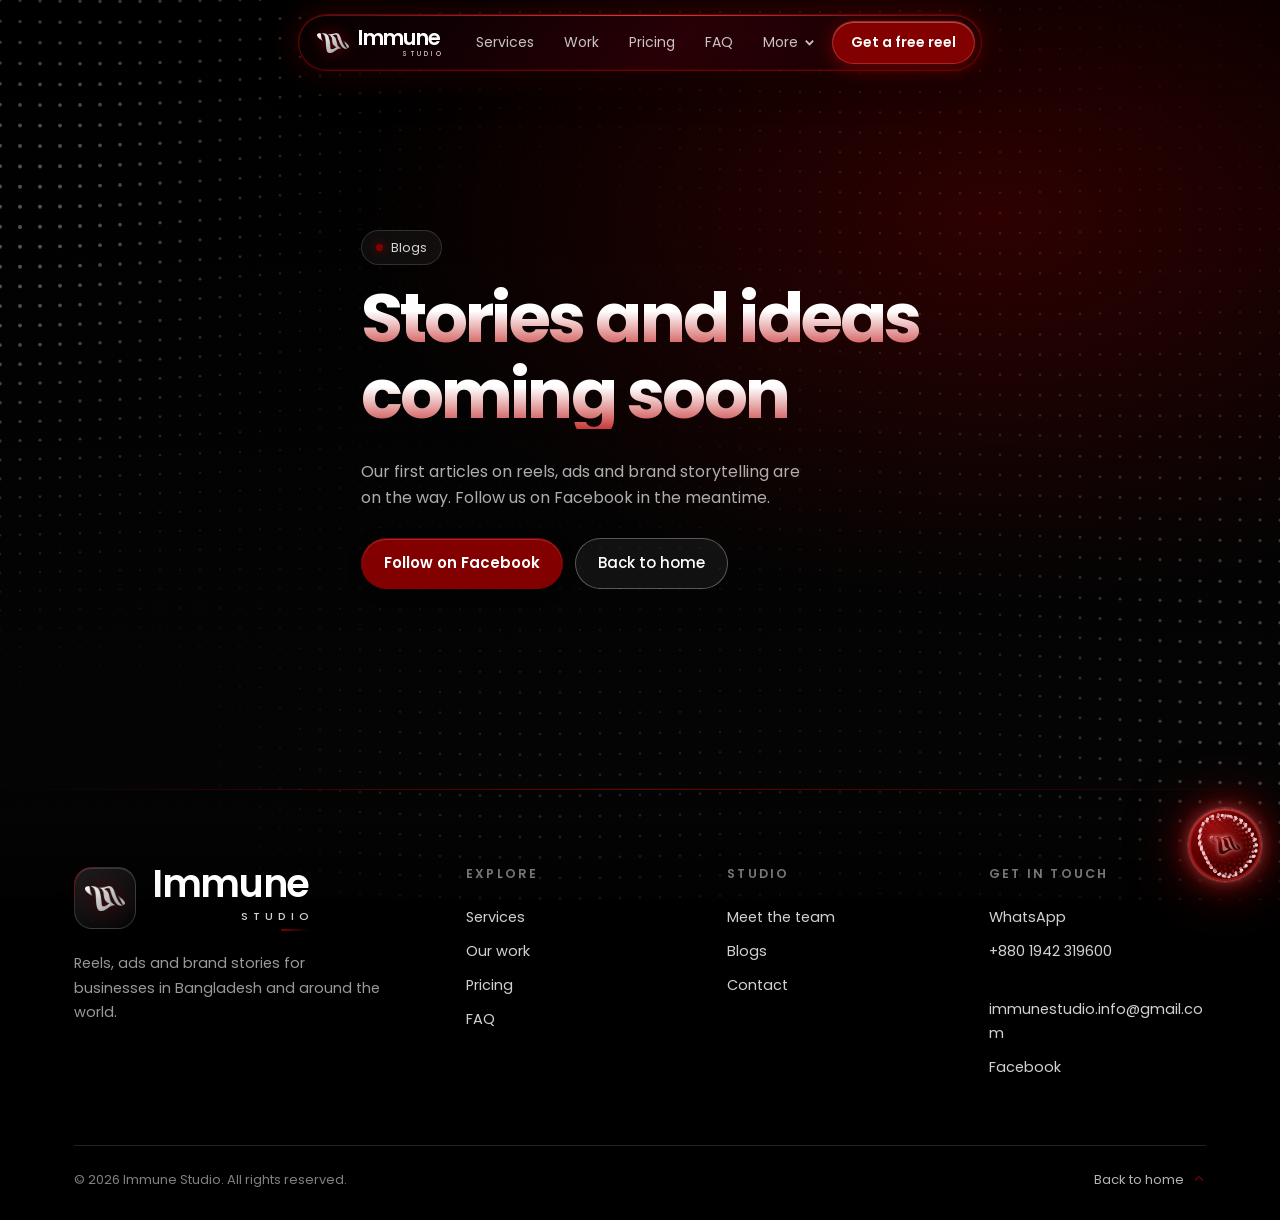
==== commit 437f324c: "Use Poppins site-wide; logo lockup in nav and footer Co-Authored-By: Claude Sonnet 5.5 <noreply@anth" ====
--- a/blogs.html
+++ b/blogs.html
@@ -7,14 +7,14 @@
 <meta name="description" content="Ideas, tips and behind-the-scenes stories from Immune Studio.">
 <link rel="preconnect" href="https://fonts.googleapis.com">
 <link rel="preconnect" href="https://fonts.gstatic.com" crossorigin>
-<link href="https://fonts.googleapis.com/css2?family=Barlow+Condensed:wght@500;600;700&family=Inter:wght@400;500;600&display=swap" rel="stylesheet">
+<link href="https://fonts.googleapis.com/css2?family=Poppins:wght@400;500;600;700&display=swap" rel="stylesheet">
 <link rel="stylesheet" href="global.css">
 </head>
 <body>
 <div class="bgfx" aria-hidden="true"></div>
 <canvas id="bg" aria-hidden="true"></canvas>
 <nav class="nav"><div class="pill">
-  <a class="brand" href="index.html"><b>IMMUNE</b></a>
+  <a class="brand" href="index.html" aria-label="Immune Studio"><img class="bm" src="assets/immune-mark-white.png" alt="" width="800" height="501"><span class="bw"><b>Immune</b><i>Studio</i></span></a>
   <a href="index.html#services">Services</a><a href="index.html#work">Work</a><a href="index.html#pricing">Pricing</a><a href="index.html#faq">FAQ</a><div class="dd"><button class="ddbtn" type="button" aria-haspopup="true" aria-expanded="false">More <svg viewBox="0 0 12 12"><path d="m2 4 4 4 4-4"/></svg></button><div class="ddm"><div class="ddin"><a href="team.html">Meet the team</a><a href="blogs.html">Blogs</a><a href="index.html#contact">Contact us</a></div></div></div>
   <a class="btn solid" href="index.html#contact">Get a free reel</a>
 </div></nav>
@@ -29,8 +29,8 @@
   <div class="ft-in">
     <div class="ft-brand">
       <a class="ft-logo" href="index.html" aria-label="Immune Studio, home">
-        <span class="ft-mark"><img src="assets/immune-symbol-chrome.png" alt="" width="800" height="502"></span>
-        <span class="ft-name"><b>IMMUNE</b><i>Studio</i></span>
+        <span class="ft-mark"><img src="assets/immune-mark-white.png" alt="" width="800" height="502"></span>
+        <span class="ft-name"><b>Immune</b><i>Studio</i></span>
       </a>
       <p>Reels, ads and brand stories for businesses in Bangladesh and around the world.</p>
     </div>
--- a/global.css
+++ b/global.css
@@ -4,38 +4,38 @@
 
 @property --bg1{syntax:'<color>';inherits:true;initial-value:#000}
 @property --bg2{syntax:'<color>';inherits:true;initial-value:#050505}
-@property --glow{syntax:'<color>';inherits:true;initial-value:rgba(229,9,36,.2)}
+@property --glow{syntax:'<color>';inherits:true;initial-value:rgba(131,0,0,0.32)}
 @property --gx{syntax:'<percentage>';inherits:true;initial-value:78%}
 @property --gy{syntax:'<percentage>';inherits:true;initial-value:24%}
 @property --a{syntax:'<angle>';inherits:false;initial-value:0deg}
 
 :root{
-  --red:#e50924;--red-d:#9d0418;
+  --red:#830000;--red-d:#4a0000;--red-l:#c93a3a;
   --c1:#181818;--c2:#333333;--c3:#444444;--c4:#111111;--c0:#000000;
   --text:#ffffff;--mute:rgba(255,255,255,.68);--line:rgba(255,255,255,.14);
-  --display:'Barlow Condensed','Arial Narrow',Impact,sans-serif;
-  --body:'Inter',system-ui,-apple-system,'Segoe UI',sans-serif;
+  --display:'Poppins',system-ui,-apple-system,'Segoe UI',sans-serif;
+  --body:'Poppins',system-ui,-apple-system,'Segoe UI',sans-serif;
   /* backdrop (defaults = hero) */
-  --bg1:#000;--bg2:#050505;--glow:rgba(229,9,36,.22);--gx:78%;--gy:24%;
+  --bg1:#000;--bg2:#050505;--glow:rgba(131,0,0,0.35);--gx:78%;--gy:24%;
   transition:--bg1 1.2s ease,--bg2 1.2s ease,--glow 1.2s ease,--gx 1.2s ease,--gy 1.2s ease;
 }
 /* one backdrop per section — always black-based, with a red or white glow */
-html[data-sec="intro"]   {--bg1:#000;   --bg2:#0b0204;--glow:rgba(229,9,36,.16);--gx:50%;--gy:55%}
-html[data-sec="services"]{--bg1:#0c0003;--bg2:#000;   --glow:rgba(229,9,36,.30);--gx:12%;--gy:38%}
+html[data-sec="intro"]   {--bg1:#000;   --bg2:#0c0202;--glow:rgba(131,0,0,0.26);--gx:50%;--gy:55%}
+html[data-sec="services"]{--bg1:#0f0000;--bg2:#000;   --glow:rgba(131,0,0,0.48);--gx:12%;--gy:38%}
 html[data-sec="work"]    {--bg1:#000;   --bg2:#0a0a0a;--glow:rgba(255,255,255,.08);--gx:50%;--gy:0%}
-html[data-sec="results"] {--bg1:#2a0008;--bg2:#000;   --glow:rgba(229,9,36,.40);--gx:50%;--gy:100%}
+html[data-sec="results"] {--bg1:#3a0000;--bg2:#000;   --glow:rgba(131,0,0,0.64);--gx:50%;--gy:100%}
 html[data-sec="process"] {--bg1:#000;   --bg2:#060606;--glow:rgba(255,255,255,.07);--gx:88%;--gy:18%}
-html[data-sec="pricing"] {--bg1:#190004;--bg2:#000;   --glow:rgba(229,9,36,.32);--gx:50%;--gy:15%}
-html[data-sec="faq"]     {--bg1:#000;   --bg2:#090909;--glow:rgba(229,9,36,.12);--gx:8%; --gy:85%}
-html[data-sec="contact"] {--bg1:#220006;--bg2:#000;   --glow:rgba(229,9,36,.38);--gx:50%;--gy:92%}
-html[data-sec="footer"]  {--bg1:#000;   --bg2:#000;   --glow:rgba(229,9,36,.10);--gx:50%;--gy:100%}
+html[data-sec="pricing"] {--bg1:#220000;--bg2:#000;   --glow:rgba(131,0,0,0.51);--gx:50%;--gy:15%}
+html[data-sec="faq"]     {--bg1:#000;   --bg2:#090909;--glow:rgba(131,0,0,0.19);--gx:8%; --gy:85%}
+html[data-sec="contact"] {--bg1:#2e0000;--bg2:#000;   --glow:rgba(131,0,0,0.61);--gx:50%;--gy:92%}
+html[data-sec="footer"]  {--bg1:#000;   --bg2:#000;   --glow:rgba(131,0,0,0.16);--gx:50%;--gy:100%}
 
 *{box-sizing:border-box;margin:0}
 html{scroll-behavior:smooth;background:#000}
 body{background:transparent;color:var(--text);font:400 16px/1.65 var(--body);-webkit-font-smoothing:antialiased;overflow-x:hidden}
 a{color:inherit}
 :focus-visible{outline:2px solid var(--red);outline-offset:3px}
-h1,h2,h3{font-family:var(--display);line-height:1.02;font-weight:600}
+h1,h2,h3{font-family:var(--display);line-height:1.1;font-weight:600;letter-spacing:-.02em}
 .bgfx{position:fixed;inset:0;z-index:0;pointer-events:none;
   background:radial-gradient(70% 60% at var(--gx) var(--gy),var(--glow),transparent 72%),linear-gradient(180deg,var(--bg1),var(--bg2))}
 #bg{position:fixed;inset:0;width:100%;height:100%;z-index:0;pointer-events:none}
@@ -46,27 +46,27 @@
 /* intro video */
 #intro{padding-top:clamp(28px,4vw,52px)}
 .intro-video{width:100%;height:auto;display:block;border-radius:22px;border:1px solid var(--line);background:#050505;
-  box-shadow:0 30px 80px rgba(0,0,0,.7),0 0 90px rgba(229,9,36,.14)}
+  box-shadow:0 30px 80px rgba(0,0,0,.7),0 0 90px rgba(131,0,0,0.22)}
 
 /* cards — white, dark text (unchanged look) */
 .g{--text:#111111;--mute:rgba(17,17,17,.64);--line:rgba(0,0,0,.12);color:var(--text);
   background:linear-gradient(180deg,rgba(255,255,255,.96),rgba(245,245,245,.9));border:1px solid var(--line);border-radius:22px;
   box-shadow:inset 0 1px 0 rgba(255,255,255,.08),0 20px 44px rgba(0,0,0,.45);backdrop-filter:blur(6px);
   transition:transform .25s,border-color .25s,box-shadow .25s}
-.g:hover{transform:translateY(-3px);border-color:rgba(229,9,36,.45);box-shadow:inset 0 1px 0 rgba(255,255,255,.16),0 24px 50px rgba(0,0,0,.6),0 0 34px rgba(229,9,36,.16)}
+.g:hover{transform:translateY(-3px);border-color:rgba(131,0,0,0.72);box-shadow:inset 0 1px 0 rgba(255,255,255,.16),0 24px 50px rgba(0,0,0,.6),0 0 34px rgba(131,0,0,0.26)}
 .tag{display:inline-flex;align-items:center;gap:8px;padding:6px 14px;border-radius:999px;font-size:13px;color:rgba(255,255,255,.82);background:rgba(255,255,255,.05);border:1px solid var(--line);backdrop-filter:blur(8px)}
 .tag i{width:7px;height:7px;border-radius:50%;background:var(--red);box-shadow:0 0 10px var(--red)}
 
 /* headings */
 .sh{margin-bottom:34px}
-.sh h2{font-size:clamp(34px,5vw,58px);letter-spacing:.01em;background:linear-gradient(180deg,#fff 35%,var(--red));-webkit-background-clip:text;background-clip:text;color:transparent;margin:14px 0 10px;padding-bottom:.06em}
+.sh h2{font-size:clamp(28px,4.2vw,50px);letter-spacing:-.02em;line-height:1.12;background:linear-gradient(180deg,#fff 35%,var(--red-l));-webkit-background-clip:text;background-clip:text;color:transparent;margin:14px 0 10px;padding-bottom:.06em}
 .sh p{color:var(--mute);max-width:56ch}
 
 /* buttons */
 .btn{position:relative;display:inline-flex;align-items:center;gap:9px;padding:12px 22px;border-radius:999px;text-decoration:none;font-weight:500;font-size:15px;color:#fff;
-  border:1px solid rgba(229,9,36,.5);background:var(--red);box-shadow:inset 0 1px 0 rgba(255,255,255,.18),0 4px 14px rgba(0,0,0,.4);cursor:pointer;font-family:inherit;
+  border:1px solid rgba(131,0,0,0.8);background:var(--red);box-shadow:inset 0 1px 0 rgba(255,255,255,.18),0 4px 14px rgba(0,0,0,.4);cursor:pointer;font-family:inherit;
   transition:transform .25s cubic-bezier(.2,.8,.2,1),box-shadow .25s,background .25s,color .25s,border-color .25s}
-.btn:hover{transform:translateY(-3px) scale(1.03);box-shadow:inset 0 1px 0 rgba(255,255,255,.3),0 14px 30px rgba(0,0,0,.6),0 0 28px rgba(229,9,36,.45)}
+.btn:hover{transform:translateY(-3px) scale(1.03);box-shadow:inset 0 1px 0 rgba(255,255,255,.3),0 14px 30px rgba(0,0,0,.6),0 0 28px rgba(131,0,0,0.72)}
 .btn:active{transform:scale(.97)}
 .btn svg{width:18px;height:18px;fill:currentColor}
 .btn.solid{border-color:transparent;font-weight:600}
@@ -75,33 +75,36 @@
 .hero .btn:not(.solid),.tmtext .btn:not(.solid){background:rgba(255,255,255,.06);border-color:rgba(255,255,255,.3);backdrop-filter:blur(8px);box-shadow:none}
 .hero .btn:not(.solid):hover,.tmtext .btn:not(.solid):hover{background:#fff;color:#111;border-color:#fff;box-shadow:0 14px 30px rgba(0,0,0,.6),0 0 28px rgba(255,255,255,.25)}
 
-/* nav — white pill, dark text */
+/* nav — black glass with a red tint, red edge light, white text */
 .nav{position:fixed;top:14px;left:0;right:0;z-index:50;display:flex;justify-content:center;padding:0 14px;pointer-events:none}
-.pill{--text:#111111;--mute:rgba(17,17,17,.64);--line:rgba(0,0,0,.12);pointer-events:auto;display:flex;align-items:center;gap:4px;padding:6px 6px 6px 18px;border-radius:999px;background:rgba(255,255,255,.92);backdrop-filter:blur(12px);border:1px solid rgba(255,255,255,.6);box-shadow:0 12px 34px rgba(0,0,0,.55)}
-.pill b{display:inline-flex;align-items:center;gap:8px;font:700 20px var(--display);letter-spacing:.08em;margin-right:10px;color:var(--text)}
-.pill b::after{content:"";width:7px;height:7px;border-radius:50%;background:var(--red);box-shadow:0 0 10px rgba(229,9,36,.7)}
-.pill a:not(.btn){padding:9px 13px;border-radius:999px;font-size:14px;color:var(--mute);text-decoration:none;transition:color .2s,background .2s}
-.pill a:not(.btn):hover{color:#111;background:rgba(0,0,0,.06)}
-.pill .btn{padding:9px 18px;font-size:14px}
+.pill{--text:#ffffff;--mute:rgba(255,255,255,.76);--line:rgba(131,0,0,0.54);position:relative;pointer-events:auto;display:flex;align-items:center;gap:4px;padding:6px 6px 6px 18px;border-radius:999px;
+  background:linear-gradient(135deg,rgba(8,0,2,.82) 0%,rgba(52,0,9,.62) 55%,rgba(12,0,3,.8) 100%);
+  -webkit-backdrop-filter:blur(18px) saturate(1.6);backdrop-filter:blur(18px) saturate(1.6);
+  border:1px solid rgba(131,0,0,0.8);
+  box-shadow:inset 0 1px 0 rgba(205,72,72,.32),inset 0 -1px 0 rgba(131,0,0,0.29),0 12px 34px rgba(0,0,0,.65),0 0 34px rgba(131,0,0,0.45)}
+.pill::before{content:"";position:absolute;left:8%;right:8%;top:0;height:1px;border-radius:1px;background:linear-gradient(90deg,transparent,rgba(205,72,72,.9),transparent);pointer-events:none}
+.pill a:not(.btn){padding:9px 13px;border-radius:999px;font-size:14px;color:var(--mute);text-decoration:none;transition:color .2s,background .2s,box-shadow .2s}
+.pill a:not(.btn):hover{color:#fff;background:rgba(131,0,0,0.32);box-shadow:inset 0 0 0 1px rgba(131,0,0,0.64)}
+.pill .btn{white-space:nowrap;padding:9px 18px;font-size:14px;border-color:rgba(214,100,100,.4);box-shadow:inset 0 1px 0 rgba(255,255,255,.3),0 4px 18px rgba(131,0,0,0.8)}
 
 /* hero (header) */
 header.top{position:relative;overflow:hidden;min-height:94vh;display:flex;align-items:center}
 #net{position:absolute;inset:0;width:100%;height:100%;z-index:0;cursor:crosshair;-webkit-mask-image:linear-gradient(180deg,#000 62%,transparent);mask-image:linear-gradient(180deg,#000 62%,transparent)}
 .hero{position:relative;z-index:1;padding-top:124px;padding-bottom:80px;pointer-events:none}
 .hero a,.hero .btn,.hero-strip{pointer-events:auto}
-.hero h1{font-size:clamp(48px,7.8vw,108px);letter-spacing:-.005em;margin:22px 0;max-width:12ch;color:#fff;text-shadow:0 4px 40px rgba(0,0,0,.6)}
-.hero h1 em{font-style:normal;background:linear-gradient(100deg,#ff5468,var(--red) 55%,var(--red-d));-webkit-background-clip:text;background-clip:text;color:transparent;-webkit-box-decoration-break:clone;box-decoration-break:clone;text-shadow:none}
+.hero h1{font-size:clamp(38px,6.2vw,84px);line-height:1.06;letter-spacing:-.035em;margin:22px 0;max-width:13ch;color:#fff;text-shadow:0 4px 40px rgba(0,0,0,.6)}
+.hero h1 em{font-style:normal;background:linear-gradient(100deg,#e05555,#b01a1a 50%,var(--red));-webkit-background-clip:text;background-clip:text;color:transparent;-webkit-box-decoration-break:clone;box-decoration-break:clone;text-shadow:none}
 .hero p{color:rgba(255,255,255,.74);max-width:52ch;font-size:17px;margin-bottom:30px}
 .cta-row{display:flex;gap:12px;flex-wrap:wrap}
 .hero-strip{display:flex;flex-wrap:wrap;margin-top:46px;max-width:660px;border-radius:22px;border:1px solid var(--line);background:rgba(255,255,255,.05);backdrop-filter:blur(14px);box-shadow:inset 0 1px 0 rgba(255,255,255,.1),0 24px 60px rgba(0,0,0,.5)}
 .hero-strip div{flex:1 1 150px;position:relative;padding:16px 22px}
 .hero-strip div+div::before{content:"";position:absolute;left:0;top:20%;bottom:20%;width:1px;background:var(--line)}
-.hero-strip b{display:block;font:700 32px/1 var(--display);letter-spacing:.02em;color:#fff}
+.hero-strip b{display:block;font:700 28px/1 var(--display);letter-spacing:-.01em;color:#fff}
 .hero-strip b::after{content:"";display:block;width:18px;height:2px;margin-top:8px;border-radius:2px;background:var(--red)}
 .hero-strip span{display:block;margin-top:8px;font-size:12.5px;line-height:1.4;color:var(--mute)}
-.logo3d{--t:calc(clamp(180px,30vw,440px) / 400);position:absolute;right:7%;top:50%;transform:translateY(-50%);width:clamp(180px,30vw,440px);z-index:1;perspective:1200px;pointer-events:auto;cursor:pointer;filter:drop-shadow(0 0 22px rgba(229,9,36,.35)) drop-shadow(0 0 60px rgba(229,9,36,.22)) drop-shadow(0 26px 40px rgba(0,0,0,.7));animation:glow 5s ease-in-out infinite}
-.logo3d::before{content:"";position:absolute;inset:-28%;z-index:-1;border-radius:50%;background:radial-gradient(closest-side,rgba(229,9,36,.22),transparent 72%);pointer-events:none}
-@keyframes glow{50%{filter:drop-shadow(0 0 32px rgba(229,9,36,.55)) drop-shadow(0 0 80px rgba(229,9,36,.35)) drop-shadow(0 26px 40px rgba(0,0,0,.7))}}
+.logo3d{--t:calc(clamp(150px,24vw,350px) / 400);position:absolute;right:9%;top:50%;transform:translateY(-50%);width:clamp(150px,24vw,350px);z-index:1;perspective:1200px;pointer-events:auto;cursor:pointer;filter:drop-shadow(0 0 20px rgba(131,0,0,0.8)) drop-shadow(0 0 56px rgba(131,0,0,0.48)) drop-shadow(0 26px 40px rgba(0,0,0,.7));animation:glow 5s ease-in-out infinite}
+.logo3d::before{content:"";position:absolute;inset:-28%;z-index:-1;border-radius:50%;background:radial-gradient(closest-side,rgba(131,0,0,0.42),transparent 72%);pointer-events:none}
+@keyframes glow{50%{filter:drop-shadow(0 0 30px rgba(131,0,0,1)) drop-shadow(0 0 80px rgba(131,0,0,0.67)) drop-shadow(0 26px 40px rgba(0,0,0,.7))}}
 .tilt{transform-style:preserve-3d;transition:transform .35s ease-out}
 .spin{position:relative;transform-style:preserve-3d;animation:spin 20s linear infinite}
 .spin img{display:block;width:100%;height:auto}
@@ -111,23 +114,23 @@
 /* marquee */
 .marq{overflow:hidden;border-block:1px solid var(--line);padding:18px 0;background:rgba(0,0,0,.45);mask-image:linear-gradient(90deg,transparent,#000 12%,#000 88%,transparent)}
 .track{display:flex;gap:56px;width:max-content;animation:scroll 32s linear infinite}
-.track span{display:inline-flex;align-items:center;gap:56px;font:600 26px var(--display);letter-spacing:.08em;text-transform:uppercase;color:rgba(255,255,255,.62);white-space:nowrap}
-.track span::after{content:"";width:8px;height:8px;border-radius:50%;background:var(--red);box-shadow:0 0 12px rgba(229,9,36,.8)}
+.track span{display:inline-flex;align-items:center;gap:56px;font:600 21px var(--display);letter-spacing:.06em;text-transform:uppercase;color:rgba(255,255,255,.62);white-space:nowrap}
+.track span::after{content:"";width:8px;height:8px;border-radius:50%;background:var(--red);box-shadow:0 0 12px rgba(131,0,0,1)}
 @keyframes scroll{to{transform:translateX(-50%)}}
 
-.ic{display:grid;place-items:center;width:46px;height:46px;border-radius:13px;background:linear-gradient(135deg,var(--red),var(--red-d));border:1px solid rgba(255,255,255,.18);box-shadow:0 6px 18px rgba(229,9,36,.3)}
+.ic{display:grid;place-items:center;width:46px;height:46px;border-radius:13px;background:linear-gradient(135deg,var(--red),var(--red-d));border:1px solid rgba(255,255,255,.18);box-shadow:0 6px 18px rgba(131,0,0,0.48)}
 .ic svg{width:22px;height:22px;fill:none;stroke:#fff;stroke-width:1.7;stroke-linecap:round;stroke-linejoin:round}
 
 /* stats */
 .stats{display:grid;grid-template-columns:repeat(3,minmax(0,1fr));gap:16px}
 .stat{padding:34px 30px}
-.stat b{display:block;font:700 clamp(54px,7vw,88px)/.95 var(--display);background:linear-gradient(180deg,#111,var(--red));-webkit-background-clip:text;background-clip:text;color:transparent}
+.stat b{display:block;font:700 clamp(46px,6vw,76px)/1 var(--display);letter-spacing:-.04em;background:linear-gradient(180deg,#111,var(--red));-webkit-background-clip:text;background-clip:text;color:transparent}
 .stat span{color:var(--mute);display:block;margin-top:10px;max-width:26ch}
 
 /* process */
 .steps{display:grid;grid-template-columns:repeat(3,minmax(0,1fr));gap:16px;counter-reset:s}
 .step{padding:28px;counter-increment:s}
-.step::before{content:counter(s);display:grid;place-items:center;width:40px;height:40px;border-radius:50%;background:var(--red);color:#fff;font:700 20px var(--display);margin-bottom:16px;box-shadow:0 6px 16px rgba(229,9,36,.35)}
+.step::before{content:counter(s);display:grid;place-items:center;width:40px;height:40px;border-radius:50%;background:var(--red);color:#fff;font:600 17px var(--display);margin-bottom:16px;box-shadow:0 6px 16px rgba(131,0,0,0.56)}
 .step h3{font-size:24px;margin-bottom:8px}
 .step p{color:var(--mute);font-size:15px}
 
@@ -135,13 +138,13 @@
 .plans{display:grid;grid-template-columns:repeat(3,minmax(0,1fr));gap:16px;align-items:stretch}
 .plan{padding:30px 28px;display:flex;flex-direction:column}
 .plan h3{font-size:24px;color:var(--mute)}
-.plan .pr{font:700 52px var(--display);margin:10px 0 2px}
+.plan .pr{font:700 44px var(--display);letter-spacing:-.03em;margin:10px 0 2px}
 .plan .pr small{font:400 15px var(--body);color:var(--mute)}
 .plan ul{list-style:none;padding:0;margin:18px 0 24px;display:grid;gap:10px;flex:1}
 .plan li{color:var(--mute);font-size:14.5px;padding-left:24px;position:relative}
 .plan li::before{content:"";position:absolute;left:0;top:8px;width:10px;height:6px;border-left:2px solid var(--red);border-bottom:2px solid var(--red);transform:rotate(-45deg)}
-.plan.hot{background:var(--red);color:#111;border-color:transparent;box-shadow:0 24px 60px rgba(229,9,36,.35),0 20px 44px rgba(0,0,0,.45)}
-.plan.hot h3,.plan.hot li,.plan.hot .pr small{color:rgba(17,17,17,.72)}
+.plan.hot{--text:#fff;--mute:rgba(255,255,255,.82);background:var(--red);color:#fff;border-color:transparent;box-shadow:0 24px 60px rgba(131,0,0,0.56),0 20px 44px rgba(0,0,0,.45)}
+.plan.hot h3,.plan.hot li,.plan.hot .pr small{color:rgba(255,255,255,.84)}
 .plan.hot li::before{border-color:#fff}
 .plan.hot .btn{background:#111;color:#fff;border-color:#111}
 .note{margin-top:18px;color:var(--mute);font-size:14px}
@@ -177,14 +180,14 @@
 .ft-logo{display:inline-flex;align-items:center;gap:16px;text-decoration:none;color:#fff}
 .ft-mark{position:relative;display:grid;place-items:center;width:62px;height:62px;border-radius:18px;background:linear-gradient(145deg,#1c1c1f,#060606);border:1px solid rgba(255,255,255,.16);
   box-shadow:inset 0 1px 0 rgba(255,255,255,.14),0 12px 30px rgba(0,0,0,.6);transition:transform .55s cubic-bezier(.2,.8,.2,1),border-color .4s,box-shadow .4s}
-.ft-mark::after{content:"";position:absolute;inset:-1px;border-radius:inherit;border:1px solid transparent;background:conic-gradient(from var(--a),transparent 0 70%,rgba(229,9,36,.9) 85%,transparent) border-box;-webkit-mask:linear-gradient(#000 0 0) padding-box,linear-gradient(#000 0 0);-webkit-mask-composite:xor;mask-composite:exclude;animation:ang 6s linear infinite;pointer-events:none}
-.ft-mark img{width:38px;height:auto;filter:drop-shadow(0 0 10px rgba(229,9,36,.45))}
+.ft-mark::after{content:"";position:absolute;inset:-1px;border-radius:inherit;border:1px solid transparent;background:conic-gradient(from var(--a),transparent 0 70%,rgba(131,0,0,1) 85%,transparent) border-box;-webkit-mask:linear-gradient(#000 0 0) padding-box,linear-gradient(#000 0 0);-webkit-mask-composite:xor;mask-composite:exclude;animation:ang 6s linear infinite;pointer-events:none}
+.ft-mark img{width:40px;height:auto;filter:drop-shadow(0 0 10px rgba(131,0,0,0.72))}
 .ft-name{display:grid;line-height:1}
-.ft-name b{font:700 38px var(--display);letter-spacing:.16em;color:#fff;
-  background:linear-gradient(100deg,#fff 40%,#ff9aa6 50%,#fff 60%);background-size:260% 100%;-webkit-background-clip:text;background-clip:text;-webkit-text-fill-color:transparent;animation:sheen 6.5s ease-in-out infinite}
-.ft-name i{position:relative;display:block;margin-top:9px;font:600 12.5px var(--body);font-style:normal;letter-spacing:.7em;text-transform:uppercase;color:var(--red);padding-bottom:9px}
-.ft-name i::after{content:"";position:absolute;left:0;bottom:0;height:2px;width:28px;border-radius:2px;background:linear-gradient(90deg,var(--red),transparent);transition:width .6s cubic-bezier(.2,.8,.2,1)}
-.ft-logo:hover .ft-mark,.ft-logo:focus-visible .ft-mark{transform:translateY(-3px) rotate(-6deg);border-color:rgba(229,9,36,.55);box-shadow:inset 0 1px 0 rgba(255,255,255,.2),0 18px 40px rgba(0,0,0,.7),0 0 34px rgba(229,9,36,.4)}
+.ft-name b{font:600 38px/1 var(--display);letter-spacing:-.035em;color:#fff;
+  background:linear-gradient(100deg,#fff 40%,#e59a9a 50%,#fff 60%);background-size:260% 100%;-webkit-background-clip:text;background-clip:text;-webkit-text-fill-color:transparent;animation:sheen 6.5s ease-in-out infinite}
+.ft-name i{position:relative;display:block;justify-self:end;margin:8px -.46em 0 0;font:500 11px/1 var(--body);font-style:normal;letter-spacing:.46em;text-transform:uppercase;color:rgba(255,255,255,.82);padding-bottom:9px}
+.ft-name i::after{content:"";position:absolute;right:.46em;bottom:0;height:2px;width:28px;border-radius:2px;background:linear-gradient(90deg,var(--red),transparent);transition:width .6s cubic-bezier(.2,.8,.2,1)}
+.ft-logo:hover .ft-mark,.ft-logo:focus-visible .ft-mark{transform:translateY(-3px) rotate(-6deg);border-color:rgba(131,0,0,0.88);box-shadow:inset 0 1px 0 rgba(255,255,255,.2),0 18px 40px rgba(0,0,0,.7),0 0 34px rgba(131,0,0,0.64)}
 .ft-logo:hover .ft-name i::after,.ft-logo:focus-visible .ft-name i::after{width:100%}
 @keyframes sheen{0%,50%{background-position:130% 0}100%{background-position:-130% 0}}
 .ft-col h4{font:600 12.5px var(--body);letter-spacing:.18em;text-transform:uppercase;color:rgba(255,255,255,.46);margin-bottom:18px}
@@ -211,7 +214,7 @@
   .pill a:not(.btn){display:none}.logo3d{opacity:.35;right:-6%}
   .ft-in{grid-template-columns:repeat(2,minmax(0,1fr))}.ft-brand{grid-column:1/-1}
 }
-@media(max-width:560px){.wrap{padding:0 16px}.hero{padding-top:104px}.ft-in{grid-template-columns:1fr;gap:32px;padding:0 16px}.ft-bar{padding:22px 16px 104px}.ft-bar::before{left:16px;right:16px}.ft-name b{font-size:32px}.ft-bar{margin-top:44px}}
+@media(max-width:560px){.pill{padding-left:12px;gap:2px}.pill a.brand{margin-right:6px;gap:7px}.bm{width:27px}.bw b{font-size:18px}.pill .btn{padding:9px 14px;font-size:13px}.ft-name b{font-size:32px}.wrap{padding:0 16px}.hero{padding-top:104px}.ft-in{grid-template-columns:1fr;gap:32px;padding:0 16px}.ft-bar{padding:22px 16px 104px}.ft-bar::before{left:16px;right:16px}.ft-name b{font-size:32px}.ft-bar{margin-top:44px}}
 @media(prefers-reduced-motion:reduce){html{scroll-behavior:auto}:root{transition:none}.track,.spin,.logo3d,.ft-name b,.ft-mark::after{animation:none}.rv{opacity:1;transform:none;transition:none}.btn,.g{transition:none}}
 
 /* ---------- our work: right-to-left poster rows ---------- */
@@ -226,10 +229,10 @@
 .wc img{display:block;height:100%;width:auto;transition:transform .8s cubic-bezier(.2,.8,.2,1),filter .6s}
 .wc figcaption{position:absolute;left:14px;bottom:14px;padding:6px 12px;border-radius:999px;font-size:13px;color:#fff;background:rgba(0,0,0,.78);backdrop-filter:blur(6px);border:1px solid var(--line);opacity:0;transform:translateY(8px);transition:.35s}
 .wc:hover figcaption{opacity:1;transform:none}
-.wc:hover{border-color:rgba(229,9,36,.5)}
+.wc:hover{border-color:rgba(131,0,0,0.8)}
 /* real estate: cinematic push-in + light sweep */
 .fx-cine .wc:hover img{transform:scale(1.09)}
-.fx-cine .wc::after{content:"";position:absolute;inset:0;background:linear-gradient(105deg,transparent 35%,rgba(229,9,36,.28) 50%,transparent 65%);transform:translateX(-120%);pointer-events:none}
+.fx-cine .wc::after{content:"";position:absolute;inset:0;background:linear-gradient(105deg,transparent 35%,rgba(131,0,0,0.45) 50%,transparent 65%);transform:translateX(-120%);pointer-events:none}
 .fx-cine .wc:hover::after{transform:translateX(120%);transition:transform 1s}
 /* factory: monochrome to full color, lifts up */
 .fx-ind .wc img{filter:grayscale(1) contrast(1.1) brightness(.8)}
@@ -237,8 +240,8 @@
 .fx-ind .wc:hover img{filter:none;transform:scale(1.04)}
 /* fashion: 3D tilt + spotlight (set by JS) */
 .fx-fash .wc{transform:perspective(900px) rotateX(var(--rx,0deg)) rotateY(var(--ry,0deg));transition:transform .2s ease-out,box-shadow .35s}
-.fx-fash .wc:hover{box-shadow:0 26px 60px rgba(0,0,0,.7),0 0 34px rgba(229,9,36,.2)}
-.fx-fash .wc::after{content:"";position:absolute;inset:0;background:radial-gradient(260px circle at var(--mx,50%) var(--my,50%),rgba(229,9,36,.2),transparent 60%);opacity:0;transition:opacity .3s;pointer-events:none}
+.fx-fash .wc:hover{box-shadow:0 26px 60px rgba(0,0,0,.7),0 0 34px rgba(131,0,0,0.32)}
+.fx-fash .wc::after{content:"";position:absolute;inset:0;background:radial-gradient(260px circle at var(--mx,50%) var(--my,50%),rgba(131,0,0,0.32),transparent 60%);opacity:0;transition:opacity .3s;pointer-events:none}
 .fx-fash .wc:hover::after{opacity:1}
 .lb{position:fixed;inset:0;z-index:100;display:grid;place-items:center;background:rgba(0,0,0,.94);cursor:zoom-out}
 .lb[hidden]{display:none}
@@ -250,24 +253,28 @@
 .dd{position:relative}
 .ddbtn{display:flex;align-items:center;gap:6px;padding:9px 13px;border-radius:999px;border:0;background:none;color:var(--mute);font:inherit;font-size:14px;cursor:pointer;transition:color .2s,background .2s}
 .ddbtn svg{width:11px;height:11px;stroke:currentColor;fill:none;stroke-width:2;transition:transform .25s}
-.ddbtn:hover,.dd.open .ddbtn{color:#111;background:rgba(0,0,0,.06)}
+.ddbtn:hover,.dd.open .ddbtn{color:#fff;background:rgba(131,0,0,0.32);box-shadow:inset 0 0 0 1px rgba(131,0,0,0.64)}
 .dd:hover svg,.dd.open svg{transform:rotate(180deg)}
 .ddm{position:absolute;top:100%;left:50%;padding-top:14px;transform:translate(-50%,6px);opacity:0;visibility:hidden;transition:opacity .22s,transform .22s,visibility .22s}
-.ddin{min-width:200px;padding:8px;border-radius:18px;background:rgba(255,255,255,.97);backdrop-filter:blur(12px);border:1px solid var(--line);box-shadow:0 20px 50px rgba(0,0,0,.6)}
+.ddin{min-width:200px;padding:8px;border-radius:18px;background:linear-gradient(160deg,rgba(10,0,3,.92),rgba(48,0,9,.82));-webkit-backdrop-filter:blur(18px) saturate(1.6);backdrop-filter:blur(18px) saturate(1.6);border:1px solid rgba(131,0,0,0.8);box-shadow:inset 0 1px 0 rgba(205,72,72,.28),0 20px 50px rgba(0,0,0,.7),0 0 30px rgba(131,0,0,0.35)}
 .dd:hover .ddm,.dd.open .ddm,.dd:has(:focus-visible) .ddm{opacity:1;visibility:visible;transform:translate(-50%,0)}
 .pill .ddm a{display:block;padding:11px 14px;border-radius:12px;font-size:14px;color:var(--mute)}
-.pill .ddm a:hover{background:rgba(229,9,36,.08);color:#111}
-.pill a.brand{display:block;padding:0;margin-right:10px;background:none;border-radius:0}
-.pill a.brand:hover{background:none}
-.pill a.brand b{margin:0;color:var(--text)}
+.pill .ddm a:hover{background:rgba(131,0,0,0.35);color:#fff}
+/* nav logo lockup: mark + Immune + STUDIO (matches the brand logo) */
+.pill a.brand{display:inline-flex;align-items:center;gap:9px;padding:1px 4px 1px 0;margin-right:14px;background:none;border-radius:0;box-shadow:none;color:#fff}
+.pill a.brand:hover{background:none;box-shadow:none}
+.bm{display:block;width:32px;height:auto;filter:drop-shadow(0 0 7px rgba(131,0,0,.95))}
+.bw{display:grid;line-height:1}
+.bw b{font:600 21px/1 var(--display);letter-spacing:-.03em;color:#fff}
+.bw i{justify-self:end;margin:3px -.5em 0 0;font:500 6.5px/1 var(--body);font-style:normal;letter-spacing:.5em;text-transform:uppercase;color:rgba(255,255,255,.8)}
 
 /* ---------- team / sub pages ---------- */
-main.sub{padding:130px 0 50px;min-height:82vh;display:flex;align-items:center}
+main.sub{padding:130px 0 50px;min-height:82vh;display:flex;align-items:center;overflow-x:clip}
 .tmgrid{display:grid;grid-template-columns:minmax(0,1fr) minmax(0,1.05fr);gap:46px;align-items:center;width:100%}
-.nm{font-size:clamp(54px,9vw,128px);line-height:.92;margin:18px 0 24px}
-.nm.sm{font-size:clamp(44px,7vw,92px)}
+.nm{font-size:clamp(34px,5.1vw,72px);line-height:1.02;letter-spacing:-.04em;margin:18px 0 24px}
+.nm.sm{font-size:clamp(34px,5.4vw,72px)}
 .nm span{display:block;overflow:hidden;padding-bottom:.08em}
-.nm b{display:block;font-weight:700;background:linear-gradient(180deg,#fff 40%,var(--red));-webkit-background-clip:text;background-clip:text;color:transparent;transform:translateY(110%);animation:rise 1.1s cubic-bezier(.2,.8,.2,1) .25s forwards}
+.nm b{display:block;font-weight:700;background:linear-gradient(180deg,#fff 40%,var(--red-l));-webkit-background-clip:text;background-clip:text;color:transparent;transform:translateY(110%);animation:rise 1.1s cubic-bezier(.2,.8,.2,1) .25s forwards}
 .nm span+span b{animation-delay:.4s}
 @keyframes rise{to{transform:none}}
 @keyframes fade{to{opacity:1}}
@@ -278,16 +285,16 @@
 .role span{font-size:15px;color:var(--text)}
 .stage{position:relative;width:min(540px,92%);margin:0 auto;aspect-ratio:1;perspective:1200px;animation:bob 8s ease-in-out infinite}
 @keyframes bob{50%{transform:translateY(-12px)}}
-.orbit{position:absolute;inset:-9%;border-radius:50%;border:1px dashed rgba(229,9,36,.38);animation:rot 46s linear infinite;pointer-events:none}
-.orbit::after{content:"";position:absolute;top:7%;left:50%;width:10px;height:10px;border-radius:50%;background:#fff;box-shadow:0 0 18px 4px rgba(229,9,36,.55)}
+.orbit{position:absolute;inset:-9%;border-radius:50%;border:1px dashed rgba(131,0,0,0.61);animation:rot 46s linear infinite;pointer-events:none}
+.orbit::after{content:"";position:absolute;top:7%;left:50%;width:10px;height:10px;border-radius:50%;background:#fff;box-shadow:0 0 18px 4px rgba(131,0,0,0.88)}
 .orbit.o2{inset:-18%;border-color:rgba(255,255,255,.12);animation-duration:72s;animation-direction:reverse}
 @keyframes rot{to{transform:rotate(360deg)}}
 .frame{position:absolute;inset:0;transform-style:preserve-3d;transition:transform .25s ease-out}
-.art{position:absolute;inset:0;margin:0;border-radius:24px;overflow:hidden;border:1px solid rgba(255,255,255,.2);box-shadow:0 40px 90px rgba(0,0,0,.7),0 0 70px rgba(229,9,36,.16);clip-path:inset(100% 0 0 0 round 24px);animation:reveal 1.5s cubic-bezier(.7,0,.2,1) .3s forwards}
+.art{position:absolute;inset:0;margin:0;border-radius:24px;overflow:hidden;border:1px solid rgba(255,255,255,.2);box-shadow:0 40px 90px rgba(0,0,0,.7),0 0 70px rgba(131,0,0,0.26);clip-path:inset(100% 0 0 0 round 24px);animation:reveal 1.5s cubic-bezier(.7,0,.2,1) .3s forwards}
 @keyframes reveal{to{clip-path:inset(0 0 0 0 round 24px)}}
 .art img{display:block;width:100%;height:100%;object-fit:cover;transform:scale(1.3);animation:zoomout 2.2s cubic-bezier(.2,.8,.2,1) .3s forwards}
 @keyframes zoomout{to{transform:none}}
-.art::before{content:"";position:absolute;inset:0;z-index:1;pointer-events:none;background:linear-gradient(110deg,transparent 40%,rgba(229,9,36,.24) 50%,transparent 60%);transform:translateX(-130%);animation:sweep 1.4s 1.9s ease forwards}
+.art::before{content:"";position:absolute;inset:0;z-index:1;pointer-events:none;background:linear-gradient(110deg,transparent 40%,rgba(131,0,0,0.38) 50%,transparent 60%);transform:translateX(-130%);animation:sweep 1.4s 1.9s ease forwards}
 @keyframes sweep{to{transform:translateX(130%)}}
 .art::after{content:"";position:absolute;inset:0;pointer-events:none;background:radial-gradient(300px circle at var(--mx,50%) var(--my,30%),rgba(255,255,255,.2),transparent 62%);opacity:0;transition:opacity .3s}
 .stage.hot .art::after{opacity:1}
@@ -316,46 +323,46 @@
 /* ---------- services cards (dark glass, white text) ---------- */
 .svc-sec{position:relative;overflow:hidden}
 .svc-sec .wrap{position:relative;z-index:1}
-.svc-bg{position:absolute;left:50%;top:58%;width:min(1100px,130vw);aspect-ratio:1;transform:translate(-50%,-50%);border-radius:50%;opacity:.6;pointer-events:none;background:repeating-conic-gradient(#3d0009 0 3deg,#000 3deg 7deg);-webkit-mask-image:radial-gradient(closest-side,transparent 52%,#000 54%,#000 74%,transparent 78%);mask-image:radial-gradient(closest-side,transparent 52%,#000 54%,#000 74%,transparent 78%);animation:rot 90s linear infinite}
+.svc-bg{position:absolute;left:50%;top:58%;width:min(1100px,130vw);aspect-ratio:1;transform:translate(-50%,-50%);border-radius:50%;opacity:.6;pointer-events:none;background:repeating-conic-gradient(#3a0000 0 3deg,#000 3deg 7deg);-webkit-mask-image:radial-gradient(closest-side,transparent 52%,#000 54%,#000 74%,transparent 78%);mask-image:radial-gradient(closest-side,transparent 52%,#000 54%,#000 74%,transparent 78%);animation:rot 90s linear infinite}
 .svg{display:grid;grid-template-columns:repeat(12,minmax(0,1fr));gap:14px}
 .sv{grid-column:span 3;position:relative;min-height:350px;padding:18px;display:flex;flex-direction:column;justify-content:space-between;border-radius:16px;border:1px solid var(--line);background:linear-gradient(180deg,rgba(80,82,87,.32),rgba(20,21,24,.84));backdrop-filter:blur(8px);overflow:hidden;transition:transform .3s,border-color .3s,box-shadow .3s}
 .sv:nth-child(n+5){grid-column:span 4}
-.sv::before{content:"";position:absolute;inset:0;background:radial-gradient(260px circle at 50% 0,rgba(229,9,36,.22),transparent 70%);opacity:0;transition:opacity .4s;pointer-events:none}
-.sv:hover{transform:translateY(-6px);border-color:rgba(229,9,36,.6);box-shadow:0 26px 56px rgba(0,0,0,.65),0 0 40px rgba(229,9,36,.18)}
+.sv::before{content:"";position:absolute;inset:0;background:radial-gradient(260px circle at 50% 0,rgba(131,0,0,0.35),transparent 70%);opacity:0;transition:opacity .4s;pointer-events:none}
+.sv:hover{transform:translateY(-6px);border-color:rgba(131,0,0,0.96);box-shadow:0 26px 56px rgba(0,0,0,.65),0 0 40px rgba(131,0,0,0.29)}
 .sv:hover::before{opacity:1}
 .sv-top{display:flex;justify-content:space-between;align-items:flex-start;gap:10px}
 .sv .ic{width:34px;height:34px;border-radius:10px}.sv .ic svg{width:17px;height:17px}
 .sv-top small{text-align:right;font-size:10px;line-height:1.55;letter-spacing:.16em;text-transform:uppercase;color:var(--mute);max-width:12ch}
-.sv h3{margin:auto 0;text-align:center;font-size:clamp(28px,3vw,38px);font-weight:500;letter-spacing:.07em;text-transform:uppercase;color:#fff}
+.sv h3{margin:auto 0;text-align:center;font-size:clamp(20px,2.1vw,26px);font-weight:500;letter-spacing:.06em;text-transform:uppercase;color:#fff}
 .sv-bot{display:flex;justify-content:space-between;align-items:flex-end;gap:12px}
 .sv-bot p{font-size:12.5px;line-height:1.5;color:var(--mute);max-width:21ch}
 .pills{display:grid;gap:6px;justify-items:end}
-.pills b{font-weight:500;font-size:9.5px;letter-spacing:.12em;text-transform:uppercase;padding:4px 11px;border-radius:999px;border:1px solid rgba(229,9,36,.45);background:rgba(0,0,0,.45);color:#fff}
+.pills b{font-weight:500;font-size:9.5px;letter-spacing:.12em;text-transform:uppercase;padding:4px 11px;border-radius:999px;border:1px solid rgba(131,0,0,0.72);background:rgba(0,0,0,.45);color:#fff}
 @media(max-width:1000px){.sv,.sv:nth-child(n+5){grid-column:span 6}.sv:last-child{grid-column:span 12}}
 @media(max-width:560px){.sv,.sv:nth-child(n+5),.sv:last-child{grid-column:span 12}.sv{min-height:300px}}
 
 /* ---------- contact extras ---------- */
 @keyframes ang{to{--a:360deg}}
 .glowb{position:relative}
-.glowb::before{content:"";position:absolute;inset:0;border-radius:inherit;padding:1px;pointer-events:none;background:conic-gradient(from var(--a),transparent 0 60%,rgba(229,9,36,.85) 80%,transparent 92%);-webkit-mask:linear-gradient(#000 0 0) content-box,linear-gradient(#000 0 0);-webkit-mask-composite:xor;mask-composite:exclude;animation:ang 7s linear infinite}
-.live{display:inline-flex;align-items:center;gap:8px;padding:5px 12px;border-radius:999px;font-size:12.5px;color:var(--mute);background:rgba(229,9,36,.08);border:1px solid var(--line);margin-bottom:14px}
-.live i{width:8px;height:8px;border-radius:50%;background:var(--red);box-shadow:0 0 0 0 rgba(229,9,36,.6);animation:livep 2s infinite}
-@keyframes livep{70%{box-shadow:0 0 0 9px rgba(229,9,36,0)}100%{box-shadow:0 0 0 0 rgba(229,9,36,0)}}
+.glowb::before{content:"";position:absolute;inset:0;border-radius:inherit;padding:1px;pointer-events:none;background:conic-gradient(from var(--a),transparent 0 60%,rgba(131,0,0,1) 80%,transparent 92%);-webkit-mask:linear-gradient(#000 0 0) content-box,linear-gradient(#000 0 0);-webkit-mask-composite:xor;mask-composite:exclude;animation:ang 7s linear infinite}
+.live{display:inline-flex;align-items:center;gap:8px;padding:5px 12px;border-radius:999px;font-size:12.5px;color:var(--mute);background:rgba(131,0,0,0.13);border:1px solid var(--line);margin-bottom:14px}
+.live i{width:8px;height:8px;border-radius:50%;background:var(--red);box-shadow:0 0 0 0 rgba(131,0,0,0.96);animation:livep 2s infinite}
+@keyframes livep{70%{box-shadow:0 0 0 9px rgba(131,0,0,0)}100%{box-shadow:0 0 0 0 rgba(131,0,0,0)}}
 .rv.in .field{animation:fup .6s calc(.15s + var(--k,0) * .1s) cubic-bezier(.2,.8,.2,1) backwards}
 .field:nth-of-type(1){--k:0}.field:nth-of-type(2){--k:1}.field:nth-of-type(3){--k:2}
 @keyframes fup{from{opacity:0;transform:translateY(14px)}}
 .field input,.field textarea{transition:border-color .25s,box-shadow .25s,background .25s}
-.field input:focus,.field textarea:focus{outline:0;border-color:var(--red);box-shadow:0 0 0 4px rgba(229,9,36,.16);background:#fff}
+.field input:focus,.field textarea:focus{outline:0;border-color:var(--red);box-shadow:0 0 0 4px rgba(131,0,0,0.26);background:#fff}
 .field:focus-within label{color:var(--red)}
 .btn.shine{overflow:hidden}
 .btn.shine::after{content:"";position:absolute;top:0;bottom:0;width:60px;left:-80px;background:linear-gradient(100deg,transparent,rgba(255,255,255,.45),transparent);animation:shn 3.6s ease-in-out infinite}
 @keyframes shn{60%,100%{left:120%}}
-.direct h4{font:600 20px var(--display);letter-spacing:.06em;text-transform:uppercase;margin:22px 0 10px;color:var(--mute)}
+.direct h4{font:600 14px var(--display);letter-spacing:.14em;text-transform:uppercase;margin:22px 0 10px;color:var(--mute)}
 .sgrid{display:grid;grid-template-columns:repeat(2,minmax(0,1fr));gap:10px}
 .sb{display:inline-flex;align-items:center;gap:10px;padding:12px 16px;border-radius:14px;border:1px solid var(--line);background:rgba(0,0,0,.03);color:var(--text);text-decoration:none;font-size:14.5px;font-weight:500;transition:transform .25s,background .25s,border-color .25s,box-shadow .25s,color .25s}
 .sb svg{width:20px;height:20px;flex:none;fill:currentColor;transition:transform .3s}
 .sb svg.st{fill:none;stroke:currentColor;stroke-width:2;stroke-linecap:round;stroke-linejoin:round}
-.sb:hover,.sb:focus-visible{transform:translateY(-4px) scale(1.03);background:var(--red);border-color:var(--red);color:#fff;box-shadow:0 12px 28px rgba(0,0,0,.35),0 0 24px rgba(229,9,36,.5)}
+.sb:hover,.sb:focus-visible{transform:translateY(-4px) scale(1.03);background:var(--red);border-color:var(--red);color:#fff;box-shadow:0 12px 28px rgba(0,0,0,.35),0 0 24px rgba(131,0,0,0.8)}
 .sb:hover svg{transform:scale(1.18) rotate(-6deg)}
 /* social button on black (team page) */
 .tm-soc .sb{--text:#fff;background:rgba(255,255,255,.06);border-color:rgba(255,255,255,.22);backdrop-filter:blur(8px)}
@@ -367,49 +374,53 @@
 .nav{transition:transform .45s cubic-bezier(.2,.8,.2,1),opacity .35s}
 .nav.hide{transform:translateY(-140%);opacity:0;pointer-events:none}
 .nav.hide .pill{pointer-events:none}
-.nav.solid .pill{background:rgba(255,255,255,.96);box-shadow:0 14px 40px rgba(0,0,0,.65)}
+.nav.solid .pill{background:linear-gradient(135deg,rgba(6,0,2,.9) 0%,rgba(44,0,8,.74) 55%,rgba(10,0,3,.88) 100%);box-shadow:inset 0 1px 0 rgba(205,72,72,.32),inset 0 -1px 0 rgba(131,0,0,0.29),0 14px 40px rgba(0,0,0,.75),0 0 40px rgba(131,0,0,0.51)}
 
 /* ---------- Immune chat assistant (dark panel, white text, red accents) ---------- */
 .cb{--e:cubic-bezier(.2,.8,.2,1)}
-.cb-fab{position:fixed;right:18px;bottom:calc(18px + env(safe-area-inset-bottom,0px));z-index:80;width:74px;height:74px;border-radius:50%;border:1px solid rgba(229,9,36,.55);cursor:pointer;display:grid;place-items:center;background:radial-gradient(circle at 30% 22%,#3a0a10,#140306 58%,#050102);box-shadow:0 12px 34px rgba(0,0,0,.65),0 0 28px rgba(229,9,36,.3),inset 0 1px 0 rgba(255,255,255,.18);transition:transform .25s}
+.cb-fab{position:fixed;right:18px;bottom:calc(18px + env(safe-area-inset-bottom,0px));z-index:80;width:74px;height:74px;border-radius:50%;border:1px solid rgba(200,60,60,.85);cursor:pointer;display:grid;place-items:center;
+  background:radial-gradient(circle at 32% 24%,#a01212,#3a0000 55%,#0a0000);
+  box-shadow:0 0 0 1px rgba(255,255,255,.12),0 0 16px rgba(255,255,255,.2),0 0 26px rgba(131,0,0,1),0 0 60px rgba(131,0,0,0.8),0 12px 34px rgba(0,0,0,.65),inset 0 1px 0 rgba(255,255,255,.4),inset 0 0 22px rgba(131,0,0,0.88);
+  transition:transform .25s,box-shadow .3s;animation:cbglow 3.2s ease-in-out infinite}
 .cb-fab:hover{transform:scale(1.08)}
-.cb-fab img{position:relative;z-index:1;width:30px;height:auto;filter:drop-shadow(0 0 8px rgba(229,9,36,.6))}
+.cb-fab img{position:relative;z-index:1;width:30px;height:auto;filter:drop-shadow(0 0 2px rgba(255,255,255,.7)) drop-shadow(0 0 7px rgba(190,40,40,.95)) drop-shadow(0 0 16px rgba(131,0,0,1))}
 .cb-orb{position:absolute;inset:0;width:100%;height:100%;border-radius:50%}
-.cb-fab::after{content:"";position:absolute;inset:0;border-radius:50%;border:2px solid rgba(229,9,36,.4);animation:cbping 2.8s ease-out infinite;pointer-events:none}
+.cb-fab::after{content:"";position:absolute;inset:0;border-radius:50%;border:2px solid rgba(190,40,40,.55);animation:cbping 2.8s ease-out infinite;pointer-events:none}
+@keyframes cbglow{50%{box-shadow:0 0 0 1px rgba(255,255,255,.16),0 0 22px rgba(255,255,255,.28),0 0 34px rgba(131,0,0,1),0 0 78px rgba(131,0,0,0.99),0 12px 34px rgba(0,0,0,.65),inset 0 1px 0 rgba(255,255,255,.45),inset 0 0 26px rgba(131,0,0,1)}}
 .cb.open .cb-fab::after{display:none}
 @keyframes cbping{0%{transform:scale(1);opacity:.8}100%{transform:scale(1.5);opacity:0}}
 @keyframes cbwob{50%{transform:rotate(8deg) scale(1.06)}}
-.cb-panel{position:fixed;right:18px;bottom:calc(104px + env(safe-area-inset-bottom,0px));z-index:79;width:min(392px,calc(100vw - 24px));height:min(650px,calc(100dvh - 124px));display:flex;flex-direction:column;border-radius:28px;overflow:hidden;background:#0a0708;color:#fff;border:1px solid rgba(255,255,255,.14);box-shadow:0 40px 90px rgba(0,0,0,.78),0 0 60px rgba(229,9,36,.12);opacity:0;visibility:hidden;transform:translateY(18px) scale(.94);transform-origin:bottom right;transition:opacity .3s,transform .4s var(--e),visibility .3s}
+.cb-panel{padding:0;position:fixed;right:18px;bottom:calc(104px + env(safe-area-inset-bottom,0px));z-index:79;width:min(392px,calc(100vw - 24px));height:min(650px,calc(100dvh - 124px));display:flex;flex-direction:column;border-radius:28px;overflow:hidden;background:#0a0708;color:#fff;border:1px solid rgba(255,255,255,.14);box-shadow:0 40px 90px rgba(0,0,0,.78),0 0 60px rgba(131,0,0,0.19);opacity:0;visibility:hidden;transform:translateY(18px) scale(.94);transform-origin:bottom right;transition:opacity .3s,transform .4s var(--e),visibility .3s}
 .cb.open .cb-panel{opacity:1;visibility:visible;transform:none}
 .cb-panel>*{position:relative;z-index:1}
 .cb-panel>.cb-bg,.cb-panel>.cb-dots{position:absolute;inset:0;z-index:0;pointer-events:none}
 .cb-bg::before,.cb-bg::after{content:"";position:absolute;border-radius:50%;filter:blur(14px)}
-.cb-bg::before{width:340px;height:340px;left:-110px;top:-90px;background:radial-gradient(closest-side,rgba(229,9,36,.3),transparent);animation:cbb1 13s ease-in-out infinite alternate}
-.cb-bg::after{width:380px;height:380px;right:-140px;bottom:-110px;background:radial-gradient(closest-side,rgba(229,9,36,.22),transparent);animation:cbb2 17s ease-in-out infinite alternate}
+.cb-bg::before{width:340px;height:340px;left:-110px;top:-90px;background:radial-gradient(closest-side,rgba(131,0,0,0.48),transparent);animation:cbb1 13s ease-in-out infinite alternate}
+.cb-bg::after{width:380px;height:380px;right:-140px;bottom:-110px;background:radial-gradient(closest-side,rgba(131,0,0,0.35),transparent);animation:cbb2 17s ease-in-out infinite alternate}
 @keyframes cbb1{to{transform:translate(140px,160px) scale(1.2)}}
 @keyframes cbb2{to{transform:translate(-150px,-120px) scale(1.15)}}
 .cb-dots{background-image:radial-gradient(rgba(255,255,255,.16) 1px,transparent 1.5px);background-size:20px 20px;mask-image:radial-gradient(circle at 50% 38%,#000,transparent 78%);animation:cbdots 9s linear infinite}
 @keyframes cbdots{to{background-position:20px 20px}}
 .cb-head{display:flex;align-items:center;justify-content:space-between;gap:10px;padding:16px 16px 10px}
 .cb-id{display:flex;align-items:center;gap:11px}
-.cb-av{display:grid;place-items:center;width:40px;height:40px;border-radius:50%;background:#16090b;border:1px solid var(--line)}
-.cb-av img{width:22px;height:auto}
+.cb-av{display:grid;place-items:center;width:40px;height:40px;border-radius:50%;background:radial-gradient(circle at 32% 24%,#8a0a0a,#2e0000 60%,#0a0000);border:1px solid rgba(200,60,60,.7);box-shadow:0 0 12px rgba(255,255,255,.14),0 0 16px rgba(131,0,0,1)}
+.cb-av img{width:22px;height:auto;filter:drop-shadow(0 0 2px rgba(255,255,255,.6)) drop-shadow(0 0 6px rgba(131,0,0,1))}
 .cb-id b{display:block;font-size:15px;font-weight:600;line-height:1.2;color:#fff}
 .cb-id small{display:flex;align-items:center;gap:6px;color:var(--mute);font-size:12px}
 .cb-id small i{width:7px;height:7px;border-radius:50%;background:var(--red);box-shadow:0 0 8px var(--red)}
 .cb-hb{display:flex;gap:8px}
 .cb-hb button{width:36px;height:36px;border-radius:12px;border:1px solid var(--line);background:rgba(255,255,255,.06);color:#fff;cursor:pointer;display:grid;place-items:center;transition:background .2s}
-.cb-hb button:hover{background:rgba(229,9,36,.5)}
+.cb-hb button:hover{background:rgba(131,0,0,0.8)}
 .cb-hb svg,.cb-send svg,.cb-pre svg{width:18px;height:18px;fill:none;stroke:currentColor;stroke-width:2;stroke-linecap:round;stroke-linejoin:round}
 .cb-body{flex:1;min-height:0;overflow-y:auto;scrollbar-width:thin}
 .cb-hero{min-height:100%;display:flex;flex-direction:column;align-items:center;justify-content:center;text-align:center;padding:6px 20px 18px}
-.cb-hl{width:86px;height:auto;margin-bottom:14px;filter:drop-shadow(0 0 28px rgba(229,9,36,.55));animation:cbfloat 6s ease-in-out infinite}
+.cb-hl{width:86px;height:auto;margin-bottom:14px;filter:drop-shadow(0 0 3px rgba(255,255,255,.55)) drop-shadow(0 0 14px rgba(190,40,40,.9)) drop-shadow(0 0 34px rgba(131,0,0,1));animation:cbfloat 6s ease-in-out infinite}
 @keyframes cbfloat{50%{transform:translateY(-8px) rotate(-3deg)}}
-.cb-hero h2{font-size:40px;background:linear-gradient(180deg,#fff 35%,var(--red));-webkit-background-clip:text;background-clip:text;color:transparent}
+.cb-hero h2{font-size:32px;background:linear-gradient(180deg,#fff 35%,var(--red-l));-webkit-background-clip:text;background-clip:text;color:transparent}
 .cb-hero p{color:var(--mute);margin:4px 0 20px}
 .cb-pres{display:grid;gap:9px;width:100%}
 .cb-pre{display:flex;align-items:center;justify-content:space-between;gap:10px;width:100%;padding:13px 16px;border-radius:16px;border:1px solid var(--line);background:rgba(255,255,255,.05);backdrop-filter:blur(6px);color:#fff;font:inherit;font-size:14.5px;text-align:left;cursor:pointer;animation:cbin .6s calc(.15s + var(--i) * .1s) var(--e) backwards;transition:background .2s,border-color .2s,transform .2s}
-.cb-pre:hover{background:rgba(229,9,36,.18);border-color:rgba(229,9,36,.6);transform:translateX(4px)}
+.cb-pre:hover{background:rgba(131,0,0,0.29);border-color:rgba(131,0,0,0.96);transform:translateX(4px)}
 .cb.chatting .cb-hero{display:none}
 .cb-thread{display:none;flex-direction:column;gap:14px;padding:6px 16px 14px}
 .cb.chatting .cb-thread{display:flex}
@@ -423,25 +434,45 @@
 @keyframes cbdot{50%{transform:translateY(-5px);background:var(--red)}}
 .acts{display:flex;flex-wrap:wrap;gap:8px;margin-top:10px;white-space:normal}
 .acts a{padding:9px 15px;border-radius:999px;background:var(--red);color:#fff;font-size:13.5px;font-weight:600;text-decoration:none;transition:transform .2s,box-shadow .2s}
-.acts a:hover{transform:translateY(-2px);box-shadow:0 0 20px rgba(229,9,36,.5)}
+.acts a:hover{transform:translateY(-2px);box-shadow:0 0 20px rgba(131,0,0,0.8)}
 .cb-qr{display:flex;flex-wrap:wrap;gap:8px;padding:0 16px 10px}
 .cb-qr:empty{display:none}
 .cb:not(.chatting) .cb-qr{display:none}
 .cb-qr button{padding:8px 13px;border-radius:999px;border:1px solid var(--line);background:rgba(255,255,255,.07);color:#fff;font:inherit;font-size:13px;cursor:pointer;animation:cbin .35s var(--e);transition:background .2s,color .2s}
 .cb-qr button:hover{background:var(--red);border-color:var(--red)}
 .cb-input{margin:0 14px;padding:12px 12px 10px 16px;border-radius:22px;background:rgba(255,255,255,.06);border:1px solid var(--line);transition:border-color .2s}
-.cb-input:focus-within{border-color:rgba(229,9,36,.7)}
+.cb-input:focus-within{border-color:rgba(131,0,0,1)}
 .cb-input input{width:100%;background:none;border:0;outline:0;color:#fff;font:inherit;font-size:15px;padding:3px 0 12px}
 .cb-input input::placeholder{color:rgba(255,255,255,.45)}
 .cb-row{position:relative;display:flex;align-items:center;gap:10px}
 .cb-plus{width:36px;height:36px;border-radius:50%;border:1px solid var(--line);background:#000;color:#fff;font-size:22px;line-height:1;cursor:pointer}
 .cb-tag{margin-left:auto;font-size:12px;color:var(--mute)}
 .cb-send{width:38px;height:38px;border-radius:50%;border:0;background:var(--red);color:#fff;cursor:pointer;display:grid;place-items:center;transition:transform .2s,box-shadow .2s}
-.cb-send:hover{transform:scale(1.08);box-shadow:0 0 20px rgba(229,9,36,.55)}
-.cb-menu{display:none;position:absolute;left:0;bottom:46px;padding:6px;border-radius:14px;background:#120b0c;border:1px solid var(--line);box-shadow:0 16px 40px rgba(0,0,0,.6);z-index:3}
+.cb-send:hover{transform:scale(1.08);box-shadow:0 0 20px rgba(131,0,0,0.88)}
+.cb-menu{display:none;position:absolute;left:0;bottom:46px;padding:6px;border-radius:14px;background:#150a0a;border:1px solid var(--line);box-shadow:0 16px 40px rgba(0,0,0,.6);z-index:3}
 .cb-menu.show{display:block;animation:cbin .25s var(--e)}
 .cb-menu a{display:block;padding:10px 14px;border-radius:10px;font-size:14px;text-decoration:none;white-space:nowrap;color:#fff}
-.cb-menu a:hover{background:rgba(229,9,36,.25)}
+.cb-menu a:hover{background:rgba(131,0,0,0.4)}
 .cb-note{padding:8px 18px 14px;text-align:center;font-size:11px;color:rgba(255,255,255,.42)}
 @media(max-width:560px){.cb-panel{inset:0;right:0;bottom:0;width:100%;height:100dvh;border-radius:0;transform-origin:bottom center}.cb.open .cb-fab{display:none}.cb-head{padding-top:calc(16px + env(safe-area-inset-top,0px))}}
-@media(prefers-reduced-motion:reduce){.cb-fab img,.cb-fab::after,.cb-bg::before,.cb-bg::after,.cb-dots,.cb-hl,.m.tp span{animation:none}.cb-panel{transition:none}}
+@media(prefers-reduced-motion:reduce){.cb-fab,.cb-fab img,.cb-fab::after,.cb-bg::before,.cb-bg::after,.cb-dots,.cb-hl,.m.tp span{animation:none}.cb-panel{transition:none}}
+
+/* ---------- team page: adds #1F150C (warm dark brown) next to the red/black/white ---------- */
+.team{--brown:#1f150c;--brown-l:#4a3220;--brown-d:#150e08}
+.team .bgfx{background:
+  radial-gradient(48% 52% at 70% 46%,rgba(31,21,12,1),rgba(31,21,12,0) 78%),
+  radial-gradient(60% 55% at 6% 100%,#1f150c,rgba(31,21,12,0) 75%),
+  radial-gradient(70% 60% at var(--gx) var(--gy),var(--glow),transparent 72%),
+  linear-gradient(180deg,#120b06,#000 70%)}
+/* a brown plate behind the portrait */
+.team .stage::before{content:"";position:absolute;inset:-14%;border-radius:50%;pointer-events:none;
+  background:radial-gradient(closest-side,#1f150c 64%,rgba(31,21,12,.55) 80%,rgba(31,21,12,0));box-shadow:0 0 90px rgba(31,21,12,.9)}
+.team .orbit.o2{border-color:rgba(122,84,52,.45)}
+.team .art{border-color:rgba(122,84,52,.55);box-shadow:0 40px 90px rgba(0,0,0,.75),0 0 0 8px rgba(31,21,12,.9),0 0 70px rgba(131,0,0,.3)}
+.team .tag,.team .role{background:#1f150c;border-color:rgba(122,84,52,.5)}
+.team .role img{background:#150e08;border-color:rgba(122,84,52,.5)}
+.team .tmtext .btn:not(.solid){background:#1f150c;border-color:rgba(122,84,52,.6)}
+.team .tmtext .btn:not(.solid):hover{background:#fff;color:#111;border-color:#fff}
+.team .tm-soc .sb{background:#1f150c;border-color:rgba(122,84,52,.6)}
+.team .tm-soc .sb:hover{background:var(--red);border-color:var(--red)}
+.team .chip3d{border-color:rgba(122,84,52,.5)}
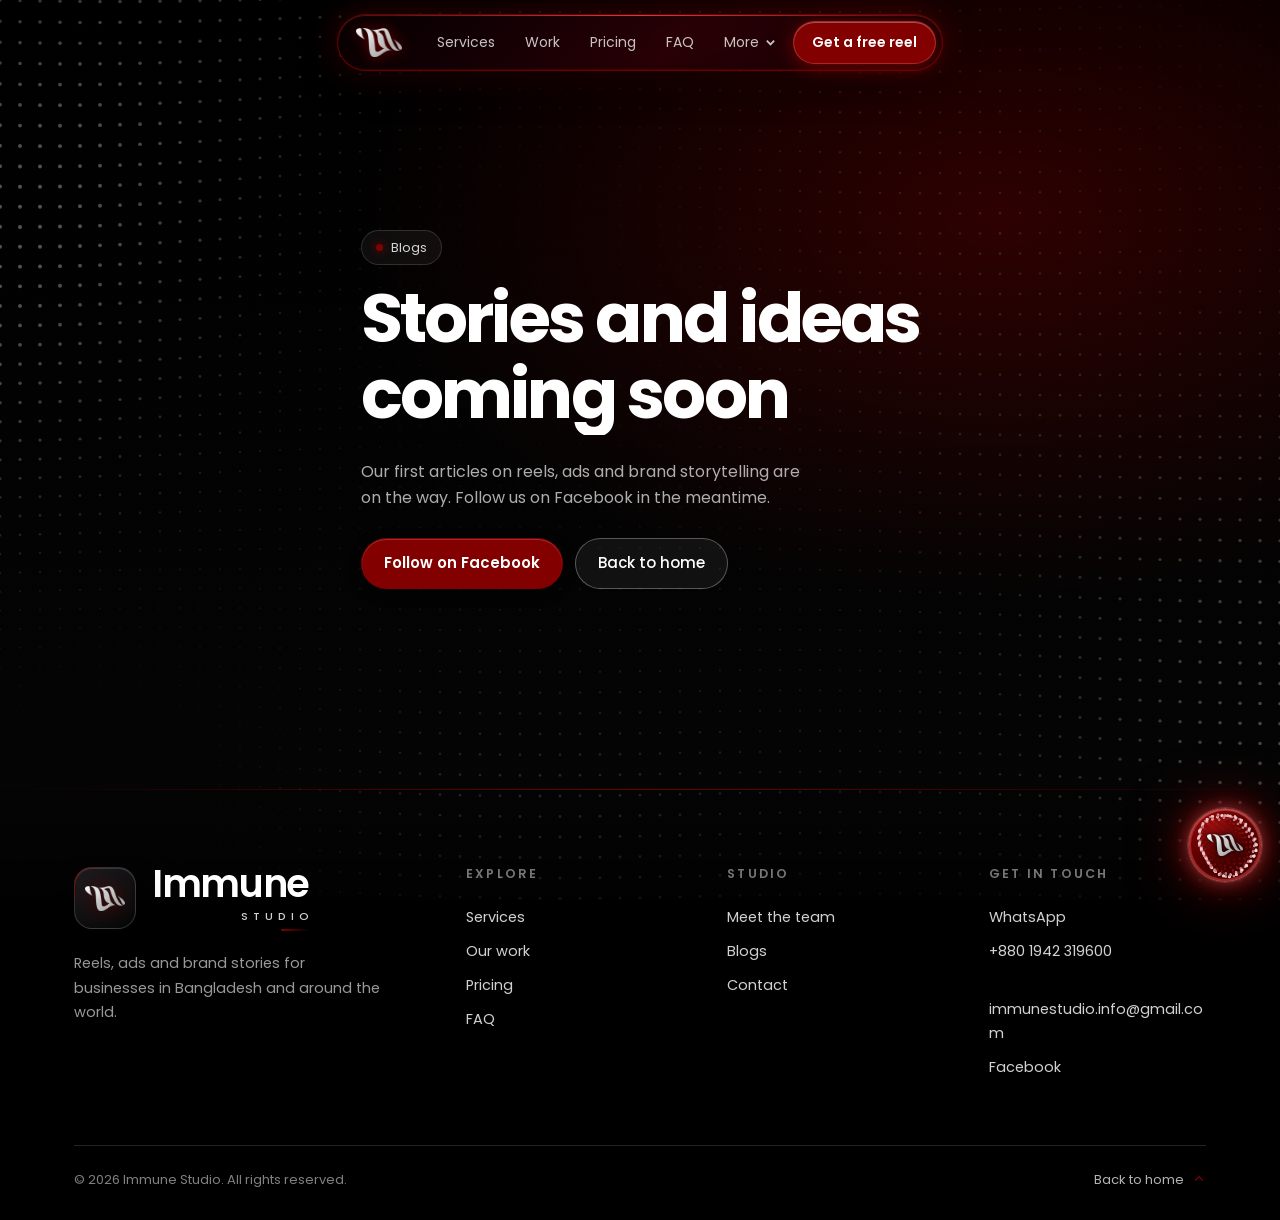
==== commit 45347296: "Logo-only nav, white chat logo, glass cards/forms, white headings, brown team page, reposition team " ====
--- a/blogs.html
+++ b/blogs.html
@@ -14,7 +14,7 @@
 <div class="bgfx" aria-hidden="true"></div>
 <canvas id="bg" aria-hidden="true"></canvas>
 <nav class="nav"><div class="pill">
-  <a class="brand" href="index.html" aria-label="Immune Studio"><img class="bm" src="assets/immune-mark-white.png" alt="" width="800" height="501"><span class="bw"><b>Immune</b><i>Studio</i></span></a>
+  <a class="brand" href="index.html" aria-label="Immune Studio"><img class="bm" src="assets/immune-mark-white.png" alt="" width="800" height="501"></a>
   <a href="index.html#services">Services</a><a href="index.html#work">Work</a><a href="index.html#pricing">Pricing</a><a href="index.html#faq">FAQ</a><div class="dd"><button class="ddbtn" type="button" aria-haspopup="true" aria-expanded="false">More <svg viewBox="0 0 12 12"><path d="m2 4 4 4 4-4"/></svg></button><div class="ddm"><div class="ddin"><a href="team.html">Meet the team</a><a href="blogs.html">Blogs</a><a href="index.html#contact">Contact us</a></div></div></div>
   <a class="btn solid" href="index.html#contact">Get a free reel</a>
 </div></nav>
--- a/global.css
+++ b/global.css
@@ -10,7 +10,7 @@
 @property --a{syntax:'<angle>';inherits:false;initial-value:0deg}
 
 :root{
-  --red:#830000;--red-d:#4a0000;--red-l:#c93a3a;
+  --red:#830000;--red-d:#4a0000;--red-l:#c93a3a;--rgb:131,0,0;--rgb2:205,72,72;
   --c1:#181818;--c2:#333333;--c3:#444444;--c4:#111111;--c0:#000000;
   --text:#ffffff;--mute:rgba(255,255,255,.68);--line:rgba(255,255,255,.14);
   --display:'Poppins',system-ui,-apple-system,'Segoe UI',sans-serif;
@@ -28,7 +28,7 @@
 html[data-sec="pricing"] {--bg1:#220000;--bg2:#000;   --glow:rgba(131,0,0,0.51);--gx:50%;--gy:15%}
 html[data-sec="faq"]     {--bg1:#000;   --bg2:#090909;--glow:rgba(131,0,0,0.19);--gx:8%; --gy:85%}
 html[data-sec="contact"] {--bg1:#2e0000;--bg2:#000;   --glow:rgba(131,0,0,0.61);--gx:50%;--gy:92%}
-html[data-sec="footer"]  {--bg1:#000;   --bg2:#000;   --glow:rgba(131,0,0,0.16);--gx:50%;--gy:100%}
+html[data-sec="footer"]  {--bg1:#000;   --bg2:#000;   --glow:rgba(var(--rgb),0.16);--gx:50%;--gy:100%}
 
 *{box-sizing:border-box;margin:0}
 html{scroll-behavior:smooth;background:#000}
@@ -46,27 +46,27 @@
 /* intro video */
 #intro{padding-top:clamp(28px,4vw,52px)}
 .intro-video{width:100%;height:auto;display:block;border-radius:22px;border:1px solid var(--line);background:#050505;
-  box-shadow:0 30px 80px rgba(0,0,0,.7),0 0 90px rgba(131,0,0,0.22)}
+  box-shadow:0 30px 80px rgba(0,0,0,.7),0 0 90px rgba(var(--rgb),0.22)}
 
 /* cards — white, dark text (unchanged look) */
-.g{--text:#111111;--mute:rgba(17,17,17,.64);--line:rgba(0,0,0,.12);color:var(--text);
-  background:linear-gradient(180deg,rgba(255,255,255,.96),rgba(245,245,245,.9));border:1px solid var(--line);border-radius:22px;
-  box-shadow:inset 0 1px 0 rgba(255,255,255,.08),0 20px 44px rgba(0,0,0,.45);backdrop-filter:blur(6px);
-  transition:transform .25s,border-color .25s,box-shadow .25s}
-.g:hover{transform:translateY(-3px);border-color:rgba(131,0,0,0.72);box-shadow:inset 0 1px 0 rgba(255,255,255,.16),0 24px 50px rgba(0,0,0,.6),0 0 34px rgba(131,0,0,0.26)}
+.g{color:var(--text);position:relative;
+  background:linear-gradient(145deg,rgba(255,255,255,.12),rgba(255,255,255,.03));border:1px solid rgba(255,255,255,.2);border-radius:22px;
+  box-shadow:inset 0 1px 0 rgba(255,255,255,.24),0 20px 44px rgba(0,0,0,.4);-webkit-backdrop-filter:blur(18px) saturate(1.5);backdrop-filter:blur(18px) saturate(1.5);
+  transition:transform .3s,border-color .3s,box-shadow .3s,background .3s}
+.g:hover{transform:translateY(-4px);background:linear-gradient(145deg,rgba(255,255,255,.2),rgba(255,255,255,.06));border-color:rgba(var(--rgb2),.7);box-shadow:inset 0 1px 0 rgba(255,255,255,.34),0 26px 54px rgba(0,0,0,.55),0 0 36px rgba(var(--rgb),.5)}
 .tag{display:inline-flex;align-items:center;gap:8px;padding:6px 14px;border-radius:999px;font-size:13px;color:rgba(255,255,255,.82);background:rgba(255,255,255,.05);border:1px solid var(--line);backdrop-filter:blur(8px)}
 .tag i{width:7px;height:7px;border-radius:50%;background:var(--red);box-shadow:0 0 10px var(--red)}
 
 /* headings */
 .sh{margin-bottom:34px}
-.sh h2{font-size:clamp(28px,4.2vw,50px);letter-spacing:-.02em;line-height:1.12;background:linear-gradient(180deg,#fff 35%,var(--red-l));-webkit-background-clip:text;background-clip:text;color:transparent;margin:14px 0 10px;padding-bottom:.06em}
+.sh h2{font-size:clamp(28px,4.2vw,50px);letter-spacing:-.02em;line-height:1.12;color:#fff;margin:14px 0 10px;padding-bottom:.06em}
 .sh p{color:var(--mute);max-width:56ch}
 
 /* buttons */
 .btn{position:relative;display:inline-flex;align-items:center;gap:9px;padding:12px 22px;border-radius:999px;text-decoration:none;font-weight:500;font-size:15px;color:#fff;
-  border:1px solid rgba(131,0,0,0.8);background:var(--red);box-shadow:inset 0 1px 0 rgba(255,255,255,.18),0 4px 14px rgba(0,0,0,.4);cursor:pointer;font-family:inherit;
+  border:1px solid rgba(var(--rgb),0.8);background:var(--red);box-shadow:inset 0 1px 0 rgba(255,255,255,.18),0 4px 14px rgba(0,0,0,.4);cursor:pointer;font-family:inherit;
   transition:transform .25s cubic-bezier(.2,.8,.2,1),box-shadow .25s,background .25s,color .25s,border-color .25s}
-.btn:hover{transform:translateY(-3px) scale(1.03);box-shadow:inset 0 1px 0 rgba(255,255,255,.3),0 14px 30px rgba(0,0,0,.6),0 0 28px rgba(131,0,0,0.72)}
+.btn:hover{transform:translateY(-3px) scale(1.03);box-shadow:inset 0 1px 0 rgba(255,255,255,.3),0 14px 30px rgba(0,0,0,.6),0 0 28px rgba(var(--rgb),0.72)}
 .btn:active{transform:scale(.97)}
 .btn svg{width:18px;height:18px;fill:currentColor}
 .btn.solid{border-color:transparent;font-weight:600}
@@ -77,15 +77,15 @@
 
 /* nav — black glass with a red tint, red edge light, white text */
 .nav{position:fixed;top:14px;left:0;right:0;z-index:50;display:flex;justify-content:center;padding:0 14px;pointer-events:none}
-.pill{--text:#ffffff;--mute:rgba(255,255,255,.76);--line:rgba(131,0,0,0.54);position:relative;pointer-events:auto;display:flex;align-items:center;gap:4px;padding:6px 6px 6px 18px;border-radius:999px;
+.pill{--text:#ffffff;--mute:rgba(255,255,255,.76);--line:rgba(var(--rgb),0.54);position:relative;pointer-events:auto;display:flex;align-items:center;gap:4px;padding:6px 6px 6px 18px;border-radius:999px;
   background:linear-gradient(135deg,rgba(8,0,2,.82) 0%,rgba(52,0,9,.62) 55%,rgba(12,0,3,.8) 100%);
   -webkit-backdrop-filter:blur(18px) saturate(1.6);backdrop-filter:blur(18px) saturate(1.6);
-  border:1px solid rgba(131,0,0,0.8);
-  box-shadow:inset 0 1px 0 rgba(205,72,72,.32),inset 0 -1px 0 rgba(131,0,0,0.29),0 12px 34px rgba(0,0,0,.65),0 0 34px rgba(131,0,0,0.45)}
-.pill::before{content:"";position:absolute;left:8%;right:8%;top:0;height:1px;border-radius:1px;background:linear-gradient(90deg,transparent,rgba(205,72,72,.9),transparent);pointer-events:none}
+  border:1px solid rgba(var(--rgb),0.8);
+  box-shadow:inset 0 1px 0 rgba(var(--rgb2),.32),inset 0 -1px 0 rgba(var(--rgb),0.29),0 12px 34px rgba(0,0,0,.65),0 0 34px rgba(var(--rgb),0.45)}
+.pill::before{content:"";position:absolute;left:8%;right:8%;top:0;height:1px;border-radius:1px;background:linear-gradient(90deg,transparent,rgba(var(--rgb2),.9),transparent);pointer-events:none}
 .pill a:not(.btn){padding:9px 13px;border-radius:999px;font-size:14px;color:var(--mute);text-decoration:none;transition:color .2s,background .2s,box-shadow .2s}
-.pill a:not(.btn):hover{color:#fff;background:rgba(131,0,0,0.32);box-shadow:inset 0 0 0 1px rgba(131,0,0,0.64)}
-.pill .btn{white-space:nowrap;padding:9px 18px;font-size:14px;border-color:rgba(214,100,100,.4);box-shadow:inset 0 1px 0 rgba(255,255,255,.3),0 4px 18px rgba(131,0,0,0.8)}
+.pill a:not(.btn):hover{color:#fff;background:rgba(var(--rgb),0.32);box-shadow:inset 0 0 0 1px rgba(var(--rgb),0.64)}
+.pill .btn{white-space:nowrap;padding:9px 18px;font-size:14px;border-color:rgba(214,100,100,.4);box-shadow:inset 0 1px 0 rgba(255,255,255,.3),0 4px 18px rgba(var(--rgb),0.8)}
 
 /* hero (header) */
 header.top{position:relative;overflow:hidden;min-height:94vh;display:flex;align-items:center}
@@ -102,9 +102,9 @@
 .hero-strip b{display:block;font:700 28px/1 var(--display);letter-spacing:-.01em;color:#fff}
 .hero-strip b::after{content:"";display:block;width:18px;height:2px;margin-top:8px;border-radius:2px;background:var(--red)}
 .hero-strip span{display:block;margin-top:8px;font-size:12.5px;line-height:1.4;color:var(--mute)}
-.logo3d{--t:calc(clamp(150px,24vw,350px) / 400);position:absolute;right:9%;top:50%;transform:translateY(-50%);width:clamp(150px,24vw,350px);z-index:1;perspective:1200px;pointer-events:auto;cursor:pointer;filter:drop-shadow(0 0 20px rgba(131,0,0,0.8)) drop-shadow(0 0 56px rgba(131,0,0,0.48)) drop-shadow(0 26px 40px rgba(0,0,0,.7));animation:glow 5s ease-in-out infinite}
-.logo3d::before{content:"";position:absolute;inset:-28%;z-index:-1;border-radius:50%;background:radial-gradient(closest-side,rgba(131,0,0,0.42),transparent 72%);pointer-events:none}
-@keyframes glow{50%{filter:drop-shadow(0 0 30px rgba(131,0,0,1)) drop-shadow(0 0 80px rgba(131,0,0,0.67)) drop-shadow(0 26px 40px rgba(0,0,0,.7))}}
+.logo3d{--t:calc(clamp(150px,24vw,350px) / 400);position:absolute;right:9%;top:50%;transform:translateY(-50%);width:clamp(150px,24vw,350px);z-index:1;perspective:1200px;pointer-events:auto;cursor:pointer;filter:drop-shadow(0 0 20px rgba(var(--rgb),0.8)) drop-shadow(0 0 56px rgba(var(--rgb),0.48)) drop-shadow(0 26px 40px rgba(0,0,0,.7));animation:glow 5s ease-in-out infinite}
+.logo3d::before{content:"";position:absolute;inset:-28%;z-index:-1;border-radius:50%;background:radial-gradient(closest-side,rgba(var(--rgb),0.42),transparent 72%);pointer-events:none}
+@keyframes glow{50%{filter:drop-shadow(0 0 30px rgba(var(--rgb),1)) drop-shadow(0 0 80px rgba(var(--rgb),0.67)) drop-shadow(0 26px 40px rgba(0,0,0,.7))}}
 .tilt{transform-style:preserve-3d;transition:transform .35s ease-out}
 .spin{position:relative;transform-style:preserve-3d;animation:spin 20s linear infinite}
 .spin img{display:block;width:100%;height:auto}
@@ -115,22 +115,22 @@
 .marq{overflow:hidden;border-block:1px solid var(--line);padding:18px 0;background:rgba(0,0,0,.45);mask-image:linear-gradient(90deg,transparent,#000 12%,#000 88%,transparent)}
 .track{display:flex;gap:56px;width:max-content;animation:scroll 32s linear infinite}
 .track span{display:inline-flex;align-items:center;gap:56px;font:600 21px var(--display);letter-spacing:.06em;text-transform:uppercase;color:rgba(255,255,255,.62);white-space:nowrap}
-.track span::after{content:"";width:8px;height:8px;border-radius:50%;background:var(--red);box-shadow:0 0 12px rgba(131,0,0,1)}
+.track span::after{content:"";width:8px;height:8px;border-radius:50%;background:var(--red);box-shadow:0 0 12px rgba(var(--rgb),1)}
 @keyframes scroll{to{transform:translateX(-50%)}}
 
-.ic{display:grid;place-items:center;width:46px;height:46px;border-radius:13px;background:linear-gradient(135deg,var(--red),var(--red-d));border:1px solid rgba(255,255,255,.18);box-shadow:0 6px 18px rgba(131,0,0,0.48)}
+.ic{display:grid;place-items:center;width:46px;height:46px;border-radius:13px;background:linear-gradient(135deg,var(--red),var(--red-d));border:1px solid rgba(255,255,255,.18);box-shadow:0 6px 18px rgba(var(--rgb),0.48)}
 .ic svg{width:22px;height:22px;fill:none;stroke:#fff;stroke-width:1.7;stroke-linecap:round;stroke-linejoin:round}
 
 /* stats */
 .stats{display:grid;grid-template-columns:repeat(3,minmax(0,1fr));gap:16px}
 .stat{padding:34px 30px}
-.stat b{display:block;font:700 clamp(46px,6vw,76px)/1 var(--display);letter-spacing:-.04em;background:linear-gradient(180deg,#111,var(--red));-webkit-background-clip:text;background-clip:text;color:transparent}
+.stat b{display:block;font:700 clamp(46px,6vw,76px)/1 var(--display);letter-spacing:-.04em;color:#fff}
 .stat span{color:var(--mute);display:block;margin-top:10px;max-width:26ch}
 
 /* process */
 .steps{display:grid;grid-template-columns:repeat(3,minmax(0,1fr));gap:16px;counter-reset:s}
 .step{padding:28px;counter-increment:s}
-.step::before{content:counter(s);display:grid;place-items:center;width:40px;height:40px;border-radius:50%;background:var(--red);color:#fff;font:600 17px var(--display);margin-bottom:16px;box-shadow:0 6px 16px rgba(131,0,0,0.56)}
+.step::before{content:counter(s);display:grid;place-items:center;width:40px;height:40px;border-radius:50%;background:var(--red);color:#fff;font:600 17px var(--display);margin-bottom:16px;box-shadow:0 6px 16px rgba(var(--rgb),0.56)}
 .step h3{font-size:24px;margin-bottom:8px}
 .step p{color:var(--mute);font-size:15px}
 
@@ -143,7 +143,7 @@
 .plan ul{list-style:none;padding:0;margin:18px 0 24px;display:grid;gap:10px;flex:1}
 .plan li{color:var(--mute);font-size:14.5px;padding-left:24px;position:relative}
 .plan li::before{content:"";position:absolute;left:0;top:8px;width:10px;height:6px;border-left:2px solid var(--red);border-bottom:2px solid var(--red);transform:rotate(-45deg)}
-.plan.hot{--text:#fff;--mute:rgba(255,255,255,.82);background:var(--red);color:#fff;border-color:transparent;box-shadow:0 24px 60px rgba(131,0,0,0.56),0 20px 44px rgba(0,0,0,.45)}
+.plan.hot{--text:#fff;--mute:rgba(255,255,255,.82);background:linear-gradient(145deg,rgba(var(--rgb),.9),rgba(74,0,0,.62));color:#fff;border-color:transparent;box-shadow:0 24px 60px rgba(var(--rgb),0.56),0 20px 44px rgba(0,0,0,.45)}
 .plan.hot h3,.plan.hot li,.plan.hot .pr small{color:rgba(255,255,255,.84)}
 .plan.hot li::before{border-color:#fff}
 .plan.hot .btn{background:#111;color:#fff;border-color:#111}
@@ -165,7 +165,10 @@
 .form p{color:var(--mute);margin-bottom:18px}
 .field{display:grid;gap:6px;margin-bottom:14px}
 .field label{font-size:13px;font-weight:600;color:var(--mute)}
-.field input,.field textarea{width:100%;padding:13px 15px;border-radius:12px;border:1px solid var(--line);background:rgba(255,255,255,.9);color:var(--text);font:inherit}
+.field input,.field textarea{width:100%;padding:13px 15px;border-radius:12px;border:1px solid var(--line);background:rgba(255,255,255,.07);color:#fff;font:inherit;transition:background .25s,border-color .25s,box-shadow .25s}
+.field input::placeholder,.field textarea::placeholder{color:rgba(255,255,255,.45)}
+.field input:hover,.field textarea:hover{background:rgba(255,255,255,.11);border-color:rgba(255,255,255,.3)}
+.field input:focus,.field textarea:focus{outline:0;background:rgba(255,255,255,.12);border-color:rgba(var(--rgb2),.85);box-shadow:0 0 0 3px rgba(var(--rgb),.35)}
 .field textarea{min-height:120px;resize:vertical}
 .direct{padding:34px 30px}
 .direct h3{font-size:30px;margin-bottom:8px}
@@ -180,14 +183,14 @@
 .ft-logo{display:inline-flex;align-items:center;gap:16px;text-decoration:none;color:#fff}
 .ft-mark{position:relative;display:grid;place-items:center;width:62px;height:62px;border-radius:18px;background:linear-gradient(145deg,#1c1c1f,#060606);border:1px solid rgba(255,255,255,.16);
   box-shadow:inset 0 1px 0 rgba(255,255,255,.14),0 12px 30px rgba(0,0,0,.6);transition:transform .55s cubic-bezier(.2,.8,.2,1),border-color .4s,box-shadow .4s}
-.ft-mark::after{content:"";position:absolute;inset:-1px;border-radius:inherit;border:1px solid transparent;background:conic-gradient(from var(--a),transparent 0 70%,rgba(131,0,0,1) 85%,transparent) border-box;-webkit-mask:linear-gradient(#000 0 0) padding-box,linear-gradient(#000 0 0);-webkit-mask-composite:xor;mask-composite:exclude;animation:ang 6s linear infinite;pointer-events:none}
-.ft-mark img{width:40px;height:auto;filter:drop-shadow(0 0 10px rgba(131,0,0,0.72))}
+.ft-mark::after{content:"";position:absolute;inset:-1px;border-radius:inherit;border:1px solid transparent;background:conic-gradient(from var(--a),transparent 0 70%,rgba(var(--rgb),1) 85%,transparent) border-box;-webkit-mask:linear-gradient(#000 0 0) padding-box,linear-gradient(#000 0 0);-webkit-mask-composite:xor;mask-composite:exclude;animation:ang 6s linear infinite;pointer-events:none}
+.ft-mark img{width:40px;height:auto;filter:drop-shadow(0 0 10px rgba(var(--rgb),0.72))}
 .ft-name{display:grid;line-height:1}
 .ft-name b{font:600 38px/1 var(--display);letter-spacing:-.035em;color:#fff;
-  background:linear-gradient(100deg,#fff 40%,#e59a9a 50%,#fff 60%);background-size:260% 100%;-webkit-background-clip:text;background-clip:text;-webkit-text-fill-color:transparent;animation:sheen 6.5s ease-in-out infinite}
+  color:#fff;animation:sheen 6.5s ease-in-out infinite}
 .ft-name i{position:relative;display:block;justify-self:end;margin:8px -.46em 0 0;font:500 11px/1 var(--body);font-style:normal;letter-spacing:.46em;text-transform:uppercase;color:rgba(255,255,255,.82);padding-bottom:9px}
 .ft-name i::after{content:"";position:absolute;right:.46em;bottom:0;height:2px;width:28px;border-radius:2px;background:linear-gradient(90deg,var(--red),transparent);transition:width .6s cubic-bezier(.2,.8,.2,1)}
-.ft-logo:hover .ft-mark,.ft-logo:focus-visible .ft-mark{transform:translateY(-3px) rotate(-6deg);border-color:rgba(131,0,0,0.88);box-shadow:inset 0 1px 0 rgba(255,255,255,.2),0 18px 40px rgba(0,0,0,.7),0 0 34px rgba(131,0,0,0.64)}
+.ft-logo:hover .ft-mark,.ft-logo:focus-visible .ft-mark{transform:translateY(-3px) rotate(-6deg);border-color:rgba(var(--rgb),0.88);box-shadow:inset 0 1px 0 rgba(255,255,255,.2),0 18px 40px rgba(0,0,0,.7),0 0 34px rgba(var(--rgb),0.64)}
 .ft-logo:hover .ft-name i::after,.ft-logo:focus-visible .ft-name i::after{width:100%}
 @keyframes sheen{0%,50%{background-position:130% 0}100%{background-position:-130% 0}}
 .ft-col h4{font:600 12.5px var(--body);letter-spacing:.18em;text-transform:uppercase;color:rgba(255,255,255,.46);margin-bottom:18px}
@@ -214,7 +217,7 @@
   .pill a:not(.btn){display:none}.logo3d{opacity:.35;right:-6%}
   .ft-in{grid-template-columns:repeat(2,minmax(0,1fr))}.ft-brand{grid-column:1/-1}
 }
-@media(max-width:560px){.pill{padding-left:12px;gap:2px}.pill a.brand{margin-right:6px;gap:7px}.bm{width:27px}.bw b{font-size:18px}.pill .btn{padding:9px 14px;font-size:13px}.ft-name b{font-size:32px}.wrap{padding:0 16px}.hero{padding-top:104px}.ft-in{grid-template-columns:1fr;gap:32px;padding:0 16px}.ft-bar{padding:22px 16px 104px}.ft-bar::before{left:16px;right:16px}.ft-name b{font-size:32px}.ft-bar{margin-top:44px}}
+@media(max-width:560px){.pill{padding-left:12px;gap:2px}.pill a.brand{margin-right:6px;gap:7px}.bm{width:38px}.bw b{font-size:18px}.pill .btn{padding:9px 14px;font-size:13px}.ft-name b{font-size:32px}.wrap{padding:0 16px}.hero{padding-top:104px}.ft-in{grid-template-columns:1fr;gap:32px;padding:0 16px}.ft-bar{padding:22px 16px 104px}.ft-bar::before{left:16px;right:16px}.ft-name b{font-size:32px}.ft-bar{margin-top:44px}}
 @media(prefers-reduced-motion:reduce){html{scroll-behavior:auto}:root{transition:none}.track,.spin,.logo3d,.ft-name b,.ft-mark::after{animation:none}.rv{opacity:1;transform:none;transition:none}.btn,.g{transition:none}}
 
 /* ---------- our work: right-to-left poster rows ---------- */
@@ -229,10 +232,10 @@
 .wc img{display:block;height:100%;width:auto;transition:transform .8s cubic-bezier(.2,.8,.2,1),filter .6s}
 .wc figcaption{position:absolute;left:14px;bottom:14px;padding:6px 12px;border-radius:999px;font-size:13px;color:#fff;background:rgba(0,0,0,.78);backdrop-filter:blur(6px);border:1px solid var(--line);opacity:0;transform:translateY(8px);transition:.35s}
 .wc:hover figcaption{opacity:1;transform:none}
-.wc:hover{border-color:rgba(131,0,0,0.8)}
+.wc:hover{border-color:rgba(var(--rgb),0.8)}
 /* real estate: cinematic push-in + light sweep */
 .fx-cine .wc:hover img{transform:scale(1.09)}
-.fx-cine .wc::after{content:"";position:absolute;inset:0;background:linear-gradient(105deg,transparent 35%,rgba(131,0,0,0.45) 50%,transparent 65%);transform:translateX(-120%);pointer-events:none}
+.fx-cine .wc::after{content:"";position:absolute;inset:0;background:linear-gradient(105deg,transparent 35%,rgba(var(--rgb),0.45) 50%,transparent 65%);transform:translateX(-120%);pointer-events:none}
 .fx-cine .wc:hover::after{transform:translateX(120%);transition:transform 1s}
 /* factory: monochrome to full color, lifts up */
 .fx-ind .wc img{filter:grayscale(1) contrast(1.1) brightness(.8)}
@@ -240,8 +243,8 @@
 .fx-ind .wc:hover img{filter:none;transform:scale(1.04)}
 /* fashion: 3D tilt + spotlight (set by JS) */
 .fx-fash .wc{transform:perspective(900px) rotateX(var(--rx,0deg)) rotateY(var(--ry,0deg));transition:transform .2s ease-out,box-shadow .35s}
-.fx-fash .wc:hover{box-shadow:0 26px 60px rgba(0,0,0,.7),0 0 34px rgba(131,0,0,0.32)}
-.fx-fash .wc::after{content:"";position:absolute;inset:0;background:radial-gradient(260px circle at var(--mx,50%) var(--my,50%),rgba(131,0,0,0.32),transparent 60%);opacity:0;transition:opacity .3s;pointer-events:none}
+.fx-fash .wc:hover{box-shadow:0 26px 60px rgba(0,0,0,.7),0 0 34px rgba(var(--rgb),0.32)}
+.fx-fash .wc::after{content:"";position:absolute;inset:0;background:radial-gradient(260px circle at var(--mx,50%) var(--my,50%),rgba(var(--rgb),0.32),transparent 60%);opacity:0;transition:opacity .3s;pointer-events:none}
 .fx-fash .wc:hover::after{opacity:1}
 .lb{position:fixed;inset:0;z-index:100;display:grid;place-items:center;background:rgba(0,0,0,.94);cursor:zoom-out}
 .lb[hidden]{display:none}
@@ -253,17 +256,17 @@
 .dd{position:relative}
 .ddbtn{display:flex;align-items:center;gap:6px;padding:9px 13px;border-radius:999px;border:0;background:none;color:var(--mute);font:inherit;font-size:14px;cursor:pointer;transition:color .2s,background .2s}
 .ddbtn svg{width:11px;height:11px;stroke:currentColor;fill:none;stroke-width:2;transition:transform .25s}
-.ddbtn:hover,.dd.open .ddbtn{color:#fff;background:rgba(131,0,0,0.32);box-shadow:inset 0 0 0 1px rgba(131,0,0,0.64)}
+.ddbtn:hover,.dd.open .ddbtn{color:#fff;background:rgba(var(--rgb),0.32);box-shadow:inset 0 0 0 1px rgba(var(--rgb),0.64)}
 .dd:hover svg,.dd.open svg{transform:rotate(180deg)}
 .ddm{position:absolute;top:100%;left:50%;padding-top:14px;transform:translate(-50%,6px);opacity:0;visibility:hidden;transition:opacity .22s,transform .22s,visibility .22s}
-.ddin{min-width:200px;padding:8px;border-radius:18px;background:linear-gradient(160deg,rgba(10,0,3,.92),rgba(48,0,9,.82));-webkit-backdrop-filter:blur(18px) saturate(1.6);backdrop-filter:blur(18px) saturate(1.6);border:1px solid rgba(131,0,0,0.8);box-shadow:inset 0 1px 0 rgba(205,72,72,.28),0 20px 50px rgba(0,0,0,.7),0 0 30px rgba(131,0,0,0.35)}
+.ddin{min-width:200px;padding:8px;border-radius:18px;background:linear-gradient(160deg,rgba(10,0,3,.92),rgba(48,0,9,.82));-webkit-backdrop-filter:blur(18px) saturate(1.6);backdrop-filter:blur(18px) saturate(1.6);border:1px solid rgba(var(--rgb),0.8);box-shadow:inset 0 1px 0 rgba(var(--rgb2),.28),0 20px 50px rgba(0,0,0,.7),0 0 30px rgba(var(--rgb),0.35)}
 .dd:hover .ddm,.dd.open .ddm,.dd:has(:focus-visible) .ddm{opacity:1;visibility:visible;transform:translate(-50%,0)}
 .pill .ddm a{display:block;padding:11px 14px;border-radius:12px;font-size:14px;color:var(--mute)}
-.pill .ddm a:hover{background:rgba(131,0,0,0.35);color:#fff}
+.pill .ddm a:hover{background:rgba(var(--rgb),0.35);color:#fff}
 /* nav logo lockup: mark + Immune + STUDIO (matches the brand logo) */
 .pill a.brand{display:inline-flex;align-items:center;gap:9px;padding:1px 4px 1px 0;margin-right:14px;background:none;border-radius:0;box-shadow:none;color:#fff}
 .pill a.brand:hover{background:none;box-shadow:none}
-.bm{display:block;width:32px;height:auto;filter:drop-shadow(0 0 7px rgba(131,0,0,.95))}
+.bm{display:block;width:46px;height:auto;filter:drop-shadow(0 0 7px rgba(var(--rgb),.95))}
 .bw{display:grid;line-height:1}
 .bw b{font:600 21px/1 var(--display);letter-spacing:-.03em;color:#fff}
 .bw i{justify-self:end;margin:3px -.5em 0 0;font:500 6.5px/1 var(--body);font-style:normal;letter-spacing:.5em;text-transform:uppercase;color:rgba(255,255,255,.8)}
@@ -274,7 +277,7 @@
 .nm{font-size:clamp(34px,5.1vw,72px);line-height:1.02;letter-spacing:-.04em;margin:18px 0 24px}
 .nm.sm{font-size:clamp(34px,5.4vw,72px)}
 .nm span{display:block;overflow:hidden;padding-bottom:.08em}
-.nm b{display:block;font-weight:700;background:linear-gradient(180deg,#fff 40%,var(--red-l));-webkit-background-clip:text;background-clip:text;color:transparent;transform:translateY(110%);animation:rise 1.1s cubic-bezier(.2,.8,.2,1) .25s forwards}
+.nm b{display:block;font-weight:700;color:#fff;transform:translateY(110%);animation:rise 1.1s cubic-bezier(.2,.8,.2,1) .25s forwards}
 .nm span+span b{animation-delay:.4s}
 @keyframes rise{to{transform:none}}
 @keyframes fade{to{opacity:1}}
@@ -285,24 +288,24 @@
 .role span{font-size:15px;color:var(--text)}
 .stage{position:relative;width:min(540px,92%);margin:0 auto;aspect-ratio:1;perspective:1200px;animation:bob 8s ease-in-out infinite}
 @keyframes bob{50%{transform:translateY(-12px)}}
-.orbit{position:absolute;inset:-9%;border-radius:50%;border:1px dashed rgba(131,0,0,0.61);animation:rot 46s linear infinite;pointer-events:none}
-.orbit::after{content:"";position:absolute;top:7%;left:50%;width:10px;height:10px;border-radius:50%;background:#fff;box-shadow:0 0 18px 4px rgba(131,0,0,0.88)}
+.orbit{position:absolute;inset:-9%;border-radius:50%;border:1px dashed rgba(var(--rgb),0.61);animation:rot 46s linear infinite;pointer-events:none}
+.orbit::after{content:"";position:absolute;top:7%;left:50%;width:10px;height:10px;border-radius:50%;background:#fff;box-shadow:0 0 18px 4px rgba(var(--rgb),0.88)}
 .orbit.o2{inset:-18%;border-color:rgba(255,255,255,.12);animation-duration:72s;animation-direction:reverse}
 @keyframes rot{to{transform:rotate(360deg)}}
 .frame{position:absolute;inset:0;transform-style:preserve-3d;transition:transform .25s ease-out}
-.art{position:absolute;inset:0;margin:0;border-radius:24px;overflow:hidden;border:1px solid rgba(255,255,255,.2);box-shadow:0 40px 90px rgba(0,0,0,.7),0 0 70px rgba(131,0,0,0.26);clip-path:inset(100% 0 0 0 round 24px);animation:reveal 1.5s cubic-bezier(.7,0,.2,1) .3s forwards}
+.art{position:absolute;inset:0;margin:0;border-radius:24px;overflow:hidden;border:1px solid rgba(255,255,255,.2);box-shadow:0 40px 90px rgba(0,0,0,.7),0 0 70px rgba(var(--rgb),0.26);clip-path:inset(100% 0 0 0 round 24px);animation:reveal 1.5s cubic-bezier(.7,0,.2,1) .3s forwards}
 @keyframes reveal{to{clip-path:inset(0 0 0 0 round 24px)}}
 .art img{display:block;width:100%;height:100%;object-fit:cover;transform:scale(1.3);animation:zoomout 2.2s cubic-bezier(.2,.8,.2,1) .3s forwards}
 @keyframes zoomout{to{transform:none}}
-.art::before{content:"";position:absolute;inset:0;z-index:1;pointer-events:none;background:linear-gradient(110deg,transparent 40%,rgba(131,0,0,0.38) 50%,transparent 60%);transform:translateX(-130%);animation:sweep 1.4s 1.9s ease forwards}
+.art::before{content:"";position:absolute;inset:0;z-index:1;pointer-events:none;background:linear-gradient(110deg,transparent 40%,rgba(var(--rgb),0.38) 50%,transparent 60%);transform:translateX(-130%);animation:sweep 1.4s 1.9s ease forwards}
 @keyframes sweep{to{transform:translateX(130%)}}
 .art::after{content:"";position:absolute;inset:0;pointer-events:none;background:radial-gradient(300px circle at var(--mx,50%) var(--my,30%),rgba(255,255,255,.2),transparent 62%);opacity:0;transition:opacity .3s}
 .stage.hot .art::after{opacity:1}
-.chip3d{--text:#111111;--mute:rgba(17,17,17,.64);--line:rgba(0,0,0,.12);color:var(--text);position:absolute;display:flex;align-items:center;gap:10px;padding:10px 16px;border-radius:14px;background:rgba(255,255,255,.92);backdrop-filter:blur(8px);border:1px solid var(--line);box-shadow:0 16px 40px rgba(0,0,0,.6);transform:translateZ(70px);opacity:0;animation:fade .8s 1.8s forwards;font-size:14px}
-.chip3d b{font-weight:600;display:block;line-height:1.2}.chip3d small{display:block;color:var(--mute);font-size:12px}
-.chip3d img{width:30px;height:auto}
-.c1{left:-5%;bottom:11%;flex-direction:column;align-items:flex-start;gap:0}
-.c2{right:-4%;top:9%}
+.chip3d{color:#fff;position:absolute;display:flex;align-items:center;gap:10px;padding:10px 16px;border-radius:14px;background:linear-gradient(145deg,rgba(255,255,255,.16),rgba(255,255,255,.05));-webkit-backdrop-filter:blur(16px);backdrop-filter:blur(16px);border:1px solid rgba(255,255,255,.24);box-shadow:inset 0 1px 0 rgba(255,255,255,.28),0 16px 40px rgba(0,0,0,.6);transform:translateZ(70px);opacity:0;animation:fade .8s 1.8s forwards;font-size:14px}
+.chip3d b{font-weight:600;display:block;line-height:1.2}.chip3d small{display:block;color:rgba(255,255,255,.7);font-size:12px}
+.chip3d img{width:30px;height:auto;filter:brightness(0) invert(1)}
+.c1{left:3%;bottom:-10%;flex-direction:column;align-items:flex-start;gap:0}
+.c2{right:1%;top:-9%}
 @media(max-width:900px){.tmgrid{grid-template-columns:1fr;gap:56px}.stage{width:min(440px,86%)}main.sub{padding-top:112px}}
 @media(prefers-reduced-motion:reduce){.nm b{transform:none;animation:none}.art{clip-path:none;animation:none}.art img{transform:none;animation:none}.art::before{display:none}.role,.tmtext p,.tmtext .cta-row,.chip3d{opacity:1;animation:none}.stage,.orbit{animation:none}}
 
@@ -327,8 +330,8 @@
 .svg{display:grid;grid-template-columns:repeat(12,minmax(0,1fr));gap:14px}
 .sv{grid-column:span 3;position:relative;min-height:350px;padding:18px;display:flex;flex-direction:column;justify-content:space-between;border-radius:16px;border:1px solid var(--line);background:linear-gradient(180deg,rgba(80,82,87,.32),rgba(20,21,24,.84));backdrop-filter:blur(8px);overflow:hidden;transition:transform .3s,border-color .3s,box-shadow .3s}
 .sv:nth-child(n+5){grid-column:span 4}
-.sv::before{content:"";position:absolute;inset:0;background:radial-gradient(260px circle at 50% 0,rgba(131,0,0,0.35),transparent 70%);opacity:0;transition:opacity .4s;pointer-events:none}
-.sv:hover{transform:translateY(-6px);border-color:rgba(131,0,0,0.96);box-shadow:0 26px 56px rgba(0,0,0,.65),0 0 40px rgba(131,0,0,0.29)}
+.sv::before{content:"";position:absolute;inset:0;background:radial-gradient(260px circle at 50% 0,rgba(var(--rgb),0.35),transparent 70%);opacity:0;transition:opacity .4s;pointer-events:none}
+.sv:hover{transform:translateY(-6px);border-color:rgba(var(--rgb),0.96);box-shadow:0 26px 56px rgba(0,0,0,.65),0 0 40px rgba(var(--rgb),0.29)}
 .sv:hover::before{opacity:1}
 .sv-top{display:flex;justify-content:space-between;align-items:flex-start;gap:10px}
 .sv .ic{width:34px;height:34px;border-radius:10px}.sv .ic svg{width:17px;height:17px}
@@ -337,22 +340,22 @@
 .sv-bot{display:flex;justify-content:space-between;align-items:flex-end;gap:12px}
 .sv-bot p{font-size:12.5px;line-height:1.5;color:var(--mute);max-width:21ch}
 .pills{display:grid;gap:6px;justify-items:end}
-.pills b{font-weight:500;font-size:9.5px;letter-spacing:.12em;text-transform:uppercase;padding:4px 11px;border-radius:999px;border:1px solid rgba(131,0,0,0.72);background:rgba(0,0,0,.45);color:#fff}
+.pills b{font-weight:500;font-size:9.5px;letter-spacing:.12em;text-transform:uppercase;padding:4px 11px;border-radius:999px;border:1px solid rgba(var(--rgb),0.72);background:rgba(0,0,0,.45);color:#fff}
 @media(max-width:1000px){.sv,.sv:nth-child(n+5){grid-column:span 6}.sv:last-child{grid-column:span 12}}
 @media(max-width:560px){.sv,.sv:nth-child(n+5),.sv:last-child{grid-column:span 12}.sv{min-height:300px}}
 
 /* ---------- contact extras ---------- */
 @keyframes ang{to{--a:360deg}}
 .glowb{position:relative}
-.glowb::before{content:"";position:absolute;inset:0;border-radius:inherit;padding:1px;pointer-events:none;background:conic-gradient(from var(--a),transparent 0 60%,rgba(131,0,0,1) 80%,transparent 92%);-webkit-mask:linear-gradient(#000 0 0) content-box,linear-gradient(#000 0 0);-webkit-mask-composite:xor;mask-composite:exclude;animation:ang 7s linear infinite}
-.live{display:inline-flex;align-items:center;gap:8px;padding:5px 12px;border-radius:999px;font-size:12.5px;color:var(--mute);background:rgba(131,0,0,0.13);border:1px solid var(--line);margin-bottom:14px}
-.live i{width:8px;height:8px;border-radius:50%;background:var(--red);box-shadow:0 0 0 0 rgba(131,0,0,0.96);animation:livep 2s infinite}
-@keyframes livep{70%{box-shadow:0 0 0 9px rgba(131,0,0,0)}100%{box-shadow:0 0 0 0 rgba(131,0,0,0)}}
+.glowb::before{content:"";position:absolute;inset:0;border-radius:inherit;padding:1px;pointer-events:none;background:conic-gradient(from var(--a),transparent 0 60%,rgba(var(--rgb),1) 80%,transparent 92%);-webkit-mask:linear-gradient(#000 0 0) content-box,linear-gradient(#000 0 0);-webkit-mask-composite:xor;mask-composite:exclude;animation:ang 7s linear infinite}
+.live{display:inline-flex;align-items:center;gap:8px;padding:5px 12px;border-radius:999px;font-size:12.5px;color:var(--mute);background:rgba(var(--rgb),0.13);border:1px solid var(--line);margin-bottom:14px}
+.live i{width:8px;height:8px;border-radius:50%;background:var(--red);box-shadow:0 0 0 0 rgba(var(--rgb),0.96);animation:livep 2s infinite}
+@keyframes livep{70%{box-shadow:0 0 0 9px rgba(var(--rgb),0)}100%{box-shadow:0 0 0 0 rgba(var(--rgb),0)}}
 .rv.in .field{animation:fup .6s calc(.15s + var(--k,0) * .1s) cubic-bezier(.2,.8,.2,1) backwards}
 .field:nth-of-type(1){--k:0}.field:nth-of-type(2){--k:1}.field:nth-of-type(3){--k:2}
 @keyframes fup{from{opacity:0;transform:translateY(14px)}}
 .field input,.field textarea{transition:border-color .25s,box-shadow .25s,background .25s}
-.field input:focus,.field textarea:focus{outline:0;border-color:var(--red);box-shadow:0 0 0 4px rgba(131,0,0,0.26);background:#fff}
+.field input:focus,.field textarea:focus{outline:0;border-color:var(--red);box-shadow:0 0 0 4px rgba(var(--rgb),0.26);background:#fff}
 .field:focus-within label{color:var(--red)}
 .btn.shine{overflow:hidden}
 .btn.shine::after{content:"";position:absolute;top:0;bottom:0;width:60px;left:-80px;background:linear-gradient(100deg,transparent,rgba(255,255,255,.45),transparent);animation:shn 3.6s ease-in-out infinite}
@@ -362,7 +365,7 @@
 .sb{display:inline-flex;align-items:center;gap:10px;padding:12px 16px;border-radius:14px;border:1px solid var(--line);background:rgba(0,0,0,.03);color:var(--text);text-decoration:none;font-size:14.5px;font-weight:500;transition:transform .25s,background .25s,border-color .25s,box-shadow .25s,color .25s}
 .sb svg{width:20px;height:20px;flex:none;fill:currentColor;transition:transform .3s}
 .sb svg.st{fill:none;stroke:currentColor;stroke-width:2;stroke-linecap:round;stroke-linejoin:round}
-.sb:hover,.sb:focus-visible{transform:translateY(-4px) scale(1.03);background:var(--red);border-color:var(--red);color:#fff;box-shadow:0 12px 28px rgba(0,0,0,.35),0 0 24px rgba(131,0,0,0.8)}
+.sb:hover,.sb:focus-visible{transform:translateY(-4px) scale(1.03);background:var(--red);border-color:var(--red);color:#fff;box-shadow:0 12px 28px rgba(0,0,0,.35),0 0 24px rgba(var(--rgb),0.8)}
 .sb:hover svg{transform:scale(1.18) rotate(-6deg)}
 /* social button on black (team page) */
 .tm-soc .sb{--text:#fff;background:rgba(255,255,255,.06);border-color:rgba(255,255,255,.22);backdrop-filter:blur(8px)}
@@ -374,53 +377,53 @@
 .nav{transition:transform .45s cubic-bezier(.2,.8,.2,1),opacity .35s}
 .nav.hide{transform:translateY(-140%);opacity:0;pointer-events:none}
 .nav.hide .pill{pointer-events:none}
-.nav.solid .pill{background:linear-gradient(135deg,rgba(6,0,2,.9) 0%,rgba(44,0,8,.74) 55%,rgba(10,0,3,.88) 100%);box-shadow:inset 0 1px 0 rgba(205,72,72,.32),inset 0 -1px 0 rgba(131,0,0,0.29),0 14px 40px rgba(0,0,0,.75),0 0 40px rgba(131,0,0,0.51)}
+.nav.solid .pill{background:linear-gradient(135deg,rgba(6,0,2,.9) 0%,rgba(44,0,8,.74) 55%,rgba(10,0,3,.88) 100%);box-shadow:inset 0 1px 0 rgba(var(--rgb2),.32),inset 0 -1px 0 rgba(var(--rgb),0.29),0 14px 40px rgba(0,0,0,.75),0 0 40px rgba(var(--rgb),0.51)}
 
 /* ---------- Immune chat assistant (dark panel, white text, red accents) ---------- */
 .cb{--e:cubic-bezier(.2,.8,.2,1)}
-.cb-fab{position:fixed;right:18px;bottom:calc(18px + env(safe-area-inset-bottom,0px));z-index:80;width:74px;height:74px;border-radius:50%;border:1px solid rgba(200,60,60,.85);cursor:pointer;display:grid;place-items:center;
+.cb-fab{position:fixed;right:18px;bottom:calc(18px + env(safe-area-inset-bottom,0px));z-index:80;width:74px;height:74px;border-radius:50%;border:1px solid rgba(var(--rgb2),.85);cursor:pointer;display:grid;place-items:center;
   background:radial-gradient(circle at 32% 24%,#a01212,#3a0000 55%,#0a0000);
-  box-shadow:0 0 0 1px rgba(255,255,255,.12),0 0 16px rgba(255,255,255,.2),0 0 26px rgba(131,0,0,1),0 0 60px rgba(131,0,0,0.8),0 12px 34px rgba(0,0,0,.65),inset 0 1px 0 rgba(255,255,255,.4),inset 0 0 22px rgba(131,0,0,0.88);
+  box-shadow:0 0 0 1px rgba(255,255,255,.12),0 0 16px rgba(255,255,255,.2),0 0 26px rgba(var(--rgb),1),0 0 60px rgba(var(--rgb),0.8),0 12px 34px rgba(0,0,0,.65),inset 0 1px 0 rgba(255,255,255,.4),inset 0 0 22px rgba(var(--rgb),0.88);
   transition:transform .25s,box-shadow .3s;animation:cbglow 3.2s ease-in-out infinite}
 .cb-fab:hover{transform:scale(1.08)}
-.cb-fab img{position:relative;z-index:1;width:30px;height:auto;filter:drop-shadow(0 0 2px rgba(255,255,255,.7)) drop-shadow(0 0 7px rgba(190,40,40,.95)) drop-shadow(0 0 16px rgba(131,0,0,1))}
+.cb-fab img{position:relative;z-index:1;width:30px;height:auto;filter:drop-shadow(0 0 2px rgba(255,255,255,.7)) drop-shadow(0 0 7px rgba(var(--rgb2),.95)) drop-shadow(0 0 16px rgba(var(--rgb),1))}
 .cb-orb{position:absolute;inset:0;width:100%;height:100%;border-radius:50%}
-.cb-fab::after{content:"";position:absolute;inset:0;border-radius:50%;border:2px solid rgba(190,40,40,.55);animation:cbping 2.8s ease-out infinite;pointer-events:none}
-@keyframes cbglow{50%{box-shadow:0 0 0 1px rgba(255,255,255,.16),0 0 22px rgba(255,255,255,.28),0 0 34px rgba(131,0,0,1),0 0 78px rgba(131,0,0,0.99),0 12px 34px rgba(0,0,0,.65),inset 0 1px 0 rgba(255,255,255,.45),inset 0 0 26px rgba(131,0,0,1)}}
+.cb-fab::after{content:"";position:absolute;inset:0;border-radius:50%;border:2px solid rgba(var(--rgb2),.55);animation:cbping 2.8s ease-out infinite;pointer-events:none}
+@keyframes cbglow{50%{box-shadow:0 0 0 1px rgba(255,255,255,.16),0 0 22px rgba(255,255,255,.28),0 0 34px rgba(var(--rgb),1),0 0 78px rgba(var(--rgb),0.99),0 12px 34px rgba(0,0,0,.65),inset 0 1px 0 rgba(255,255,255,.45),inset 0 0 26px rgba(var(--rgb),1)}}
 .cb.open .cb-fab::after{display:none}
 @keyframes cbping{0%{transform:scale(1);opacity:.8}100%{transform:scale(1.5);opacity:0}}
 @keyframes cbwob{50%{transform:rotate(8deg) scale(1.06)}}
-.cb-panel{padding:0;position:fixed;right:18px;bottom:calc(104px + env(safe-area-inset-bottom,0px));z-index:79;width:min(392px,calc(100vw - 24px));height:min(650px,calc(100dvh - 124px));display:flex;flex-direction:column;border-radius:28px;overflow:hidden;background:#0a0708;color:#fff;border:1px solid rgba(255,255,255,.14);box-shadow:0 40px 90px rgba(0,0,0,.78),0 0 60px rgba(131,0,0,0.19);opacity:0;visibility:hidden;transform:translateY(18px) scale(.94);transform-origin:bottom right;transition:opacity .3s,transform .4s var(--e),visibility .3s}
+.cb-panel{padding:0;position:fixed;right:18px;bottom:calc(104px + env(safe-area-inset-bottom,0px));z-index:79;width:min(392px,calc(100vw - 24px));height:min(650px,calc(100dvh - 124px));display:flex;flex-direction:column;border-radius:28px;overflow:hidden;background:#0a0708;color:#fff;border:1px solid rgba(255,255,255,.14);box-shadow:0 40px 90px rgba(0,0,0,.78),0 0 60px rgba(var(--rgb),0.19);opacity:0;visibility:hidden;transform:translateY(18px) scale(.94);transform-origin:bottom right;transition:opacity .3s,transform .4s var(--e),visibility .3s}
 .cb.open .cb-panel{opacity:1;visibility:visible;transform:none}
 .cb-panel>*{position:relative;z-index:1}
 .cb-panel>.cb-bg,.cb-panel>.cb-dots{position:absolute;inset:0;z-index:0;pointer-events:none}
 .cb-bg::before,.cb-bg::after{content:"";position:absolute;border-radius:50%;filter:blur(14px)}
-.cb-bg::before{width:340px;height:340px;left:-110px;top:-90px;background:radial-gradient(closest-side,rgba(131,0,0,0.48),transparent);animation:cbb1 13s ease-in-out infinite alternate}
-.cb-bg::after{width:380px;height:380px;right:-140px;bottom:-110px;background:radial-gradient(closest-side,rgba(131,0,0,0.35),transparent);animation:cbb2 17s ease-in-out infinite alternate}
+.cb-bg::before{width:340px;height:340px;left:-110px;top:-90px;background:radial-gradient(closest-side,rgba(var(--rgb),0.48),transparent);animation:cbb1 13s ease-in-out infinite alternate}
+.cb-bg::after{width:380px;height:380px;right:-140px;bottom:-110px;background:radial-gradient(closest-side,rgba(var(--rgb),0.35),transparent);animation:cbb2 17s ease-in-out infinite alternate}
 @keyframes cbb1{to{transform:translate(140px,160px) scale(1.2)}}
 @keyframes cbb2{to{transform:translate(-150px,-120px) scale(1.15)}}
 .cb-dots{background-image:radial-gradient(rgba(255,255,255,.16) 1px,transparent 1.5px);background-size:20px 20px;mask-image:radial-gradient(circle at 50% 38%,#000,transparent 78%);animation:cbdots 9s linear infinite}
 @keyframes cbdots{to{background-position:20px 20px}}
 .cb-head{display:flex;align-items:center;justify-content:space-between;gap:10px;padding:16px 16px 10px}
 .cb-id{display:flex;align-items:center;gap:11px}
-.cb-av{display:grid;place-items:center;width:40px;height:40px;border-radius:50%;background:radial-gradient(circle at 32% 24%,#8a0a0a,#2e0000 60%,#0a0000);border:1px solid rgba(200,60,60,.7);box-shadow:0 0 12px rgba(255,255,255,.14),0 0 16px rgba(131,0,0,1)}
-.cb-av img{width:22px;height:auto;filter:drop-shadow(0 0 2px rgba(255,255,255,.6)) drop-shadow(0 0 6px rgba(131,0,0,1))}
+.cb-av{display:grid;place-items:center;width:40px;height:40px;border-radius:50%;background:radial-gradient(circle at 32% 24%,#8a0a0a,#2e0000 60%,#0a0000);border:1px solid rgba(var(--rgb2),.7);box-shadow:0 0 12px rgba(255,255,255,.14),0 0 16px rgba(var(--rgb),1)}
+.cb-av img{width:22px;height:auto;filter:drop-shadow(0 0 2px rgba(255,255,255,.6)) drop-shadow(0 0 6px rgba(var(--rgb),1))}
 .cb-id b{display:block;font-size:15px;font-weight:600;line-height:1.2;color:#fff}
 .cb-id small{display:flex;align-items:center;gap:6px;color:var(--mute);font-size:12px}
 .cb-id small i{width:7px;height:7px;border-radius:50%;background:var(--red);box-shadow:0 0 8px var(--red)}
 .cb-hb{display:flex;gap:8px}
 .cb-hb button{width:36px;height:36px;border-radius:12px;border:1px solid var(--line);background:rgba(255,255,255,.06);color:#fff;cursor:pointer;display:grid;place-items:center;transition:background .2s}
-.cb-hb button:hover{background:rgba(131,0,0,0.8)}
+.cb-hb button:hover{background:rgba(var(--rgb),0.8)}
 .cb-hb svg,.cb-send svg,.cb-pre svg{width:18px;height:18px;fill:none;stroke:currentColor;stroke-width:2;stroke-linecap:round;stroke-linejoin:round}
 .cb-body{flex:1;min-height:0;overflow-y:auto;scrollbar-width:thin}
 .cb-hero{min-height:100%;display:flex;flex-direction:column;align-items:center;justify-content:center;text-align:center;padding:6px 20px 18px}
-.cb-hl{width:86px;height:auto;margin-bottom:14px;filter:drop-shadow(0 0 3px rgba(255,255,255,.55)) drop-shadow(0 0 14px rgba(190,40,40,.9)) drop-shadow(0 0 34px rgba(131,0,0,1));animation:cbfloat 6s ease-in-out infinite}
+.cb-hl{width:86px;height:auto;margin-bottom:14px;filter:drop-shadow(0 0 3px rgba(255,255,255,.55)) drop-shadow(0 0 14px rgba(var(--rgb2),.9)) drop-shadow(0 0 34px rgba(var(--rgb),1));animation:cbfloat 6s ease-in-out infinite}
 @keyframes cbfloat{50%{transform:translateY(-8px) rotate(-3deg)}}
-.cb-hero h2{font-size:32px;background:linear-gradient(180deg,#fff 35%,var(--red-l));-webkit-background-clip:text;background-clip:text;color:transparent}
+.cb-hero h2{font-size:32px;color:#fff}
 .cb-hero p{color:var(--mute);margin:4px 0 20px}
 .cb-pres{display:grid;gap:9px;width:100%}
 .cb-pre{display:flex;align-items:center;justify-content:space-between;gap:10px;width:100%;padding:13px 16px;border-radius:16px;border:1px solid var(--line);background:rgba(255,255,255,.05);backdrop-filter:blur(6px);color:#fff;font:inherit;font-size:14.5px;text-align:left;cursor:pointer;animation:cbin .6s calc(.15s + var(--i) * .1s) var(--e) backwards;transition:background .2s,border-color .2s,transform .2s}
-.cb-pre:hover{background:rgba(131,0,0,0.29);border-color:rgba(131,0,0,0.96);transform:translateX(4px)}
+.cb-pre:hover{background:rgba(var(--rgb),0.29);border-color:rgba(var(--rgb),0.96);transform:translateX(4px)}
 .cb.chatting .cb-hero{display:none}
 .cb-thread{display:none;flex-direction:column;gap:14px;padding:6px 16px 14px}
 .cb.chatting .cb-thread{display:flex}
@@ -434,25 +437,25 @@
 @keyframes cbdot{50%{transform:translateY(-5px);background:var(--red)}}
 .acts{display:flex;flex-wrap:wrap;gap:8px;margin-top:10px;white-space:normal}
 .acts a{padding:9px 15px;border-radius:999px;background:var(--red);color:#fff;font-size:13.5px;font-weight:600;text-decoration:none;transition:transform .2s,box-shadow .2s}
-.acts a:hover{transform:translateY(-2px);box-shadow:0 0 20px rgba(131,0,0,0.8)}
+.acts a:hover{transform:translateY(-2px);box-shadow:0 0 20px rgba(var(--rgb),0.8)}
 .cb-qr{display:flex;flex-wrap:wrap;gap:8px;padding:0 16px 10px}
 .cb-qr:empty{display:none}
 .cb:not(.chatting) .cb-qr{display:none}
 .cb-qr button{padding:8px 13px;border-radius:999px;border:1px solid var(--line);background:rgba(255,255,255,.07);color:#fff;font:inherit;font-size:13px;cursor:pointer;animation:cbin .35s var(--e);transition:background .2s,color .2s}
 .cb-qr button:hover{background:var(--red);border-color:var(--red)}
 .cb-input{margin:0 14px;padding:12px 12px 10px 16px;border-radius:22px;background:rgba(255,255,255,.06);border:1px solid var(--line);transition:border-color .2s}
-.cb-input:focus-within{border-color:rgba(131,0,0,1)}
+.cb-input:focus-within{border-color:rgba(var(--rgb),1)}
 .cb-input input{width:100%;background:none;border:0;outline:0;color:#fff;font:inherit;font-size:15px;padding:3px 0 12px}
 .cb-input input::placeholder{color:rgba(255,255,255,.45)}
 .cb-row{position:relative;display:flex;align-items:center;gap:10px}
 .cb-plus{width:36px;height:36px;border-radius:50%;border:1px solid var(--line);background:#000;color:#fff;font-size:22px;line-height:1;cursor:pointer}
 .cb-tag{margin-left:auto;font-size:12px;color:var(--mute)}
 .cb-send{width:38px;height:38px;border-radius:50%;border:0;background:var(--red);color:#fff;cursor:pointer;display:grid;place-items:center;transition:transform .2s,box-shadow .2s}
-.cb-send:hover{transform:scale(1.08);box-shadow:0 0 20px rgba(131,0,0,0.88)}
+.cb-send:hover{transform:scale(1.08);box-shadow:0 0 20px rgba(var(--rgb),0.88)}
 .cb-menu{display:none;position:absolute;left:0;bottom:46px;padding:6px;border-radius:14px;background:#150a0a;border:1px solid var(--line);box-shadow:0 16px 40px rgba(0,0,0,.6);z-index:3}
 .cb-menu.show{display:block;animation:cbin .25s var(--e)}
 .cb-menu a{display:block;padding:10px 14px;border-radius:10px;font-size:14px;text-decoration:none;white-space:nowrap;color:#fff}
-.cb-menu a:hover{background:rgba(131,0,0,0.4)}
+.cb-menu a:hover{background:rgba(var(--rgb),0.4)}
 .cb-note{padding:8px 18px 14px;text-align:center;font-size:11px;color:rgba(255,255,255,.42)}
 @media(max-width:560px){.cb-panel{inset:0;right:0;bottom:0;width:100%;height:100dvh;border-radius:0;transform-origin:bottom center}.cb.open .cb-fab{display:none}.cb-head{padding-top:calc(16px + env(safe-area-inset-top,0px))}}
 @media(prefers-reduced-motion:reduce){.cb-fab,.cb-fab img,.cb-fab::after,.cb-bg::before,.cb-bg::after,.cb-dots,.cb-hl,.m.tp span{animation:none}.cb-panel{transition:none}}
@@ -468,7 +471,7 @@
 .team .stage::before{content:"";position:absolute;inset:-14%;border-radius:50%;pointer-events:none;
   background:radial-gradient(closest-side,#1f150c 64%,rgba(31,21,12,.55) 80%,rgba(31,21,12,0));box-shadow:0 0 90px rgba(31,21,12,.9)}
 .team .orbit.o2{border-color:rgba(122,84,52,.45)}
-.team .art{border-color:rgba(122,84,52,.55);box-shadow:0 40px 90px rgba(0,0,0,.75),0 0 0 8px rgba(31,21,12,.9),0 0 70px rgba(131,0,0,.3)}
+.team .art{border-color:rgba(122,84,52,.55);box-shadow:0 40px 90px rgba(0,0,0,.75),0 0 0 8px rgba(31,21,12,.9),0 0 70px rgba(var(--rgb),.3)}
 .team .tag,.team .role{background:#1f150c;border-color:rgba(122,84,52,.5)}
 .team .role img{background:#150e08;border-color:rgba(122,84,52,.5)}
 .team .tmtext .btn:not(.solid){background:#1f150c;border-color:rgba(122,84,52,.6)}
@@ -476,3 +479,22 @@
 .team .tm-soc .sb{background:#1f150c;border-color:rgba(122,84,52,.6)}
 .team .tm-soc .sb:hover{background:var(--red);border-color:var(--red)}
 .team .chip3d{border-color:rgba(122,84,52,.5)}
+
+/* chat logo: white mark so it reads on the red orb */
+.cb-fab img{width:36px;filter:drop-shadow(0 0 1px #000) drop-shadow(0 1px 5px rgba(0,0,0,.75)) drop-shadow(0 0 12px rgba(var(--rgb),1))}
+.cb-av img{width:24px;filter:drop-shadow(0 1px 3px rgba(0,0,0,.7))}
+.cb-hl{width:110px;filter:drop-shadow(0 1px 4px rgba(0,0,0,.7)) drop-shadow(0 0 18px rgba(var(--rgb),1))}
+
+/* ---------- team page: fully dark brown, no red ---------- */
+.team{--red:#4a3220;--red-d:#1f150c;--red-l:#b08a63;--rgb:122,84,52;--rgb2:176,138,99}
+html:has(body.team){background:#1f150c}
+.team .bgfx{background:radial-gradient(70% 60% at 70% 35%,rgba(74,50,32,.55),transparent 72%),radial-gradient(60% 55% at 6% 100%,rgba(74,50,32,.35),transparent 75%),linear-gradient(180deg,#1f150c,#160f08)}
+.team .stage::before{background:radial-gradient(closest-side,#2a1c10 64%,rgba(42,28,16,.55) 80%,rgba(42,28,16,0));box-shadow:0 0 90px rgba(42,28,16,.9)}
+.team .pill,.team .nav.solid .pill{background:linear-gradient(135deg,rgba(21,14,8,.9),rgba(44,30,18,.74) 55%,rgba(21,14,8,.88))}
+.team .ddin{background:linear-gradient(160deg,rgba(21,14,8,.94),rgba(44,30,18,.86))}
+.team .cb-fab{background:radial-gradient(circle at 32% 24%,#6b4a2e,#2a1c10 55%,#150e08)}
+.team .cb-av{background:radial-gradient(circle at 32% 24%,#6b4a2e,#2a1c10 60%,#150e08)}
+.team .cb-panel{background:#1a110a}
+.team .ft{background:linear-gradient(180deg,rgba(0,0,0,0),rgba(21,14,8,.95) 38%,#150e08)}
+.team .tmtext .btn.solid{background:#4a3220;border-color:#7a5434;color:#fff}
+.team .tag i{background:#b08a63;box-shadow:0 0 10px #b08a63}
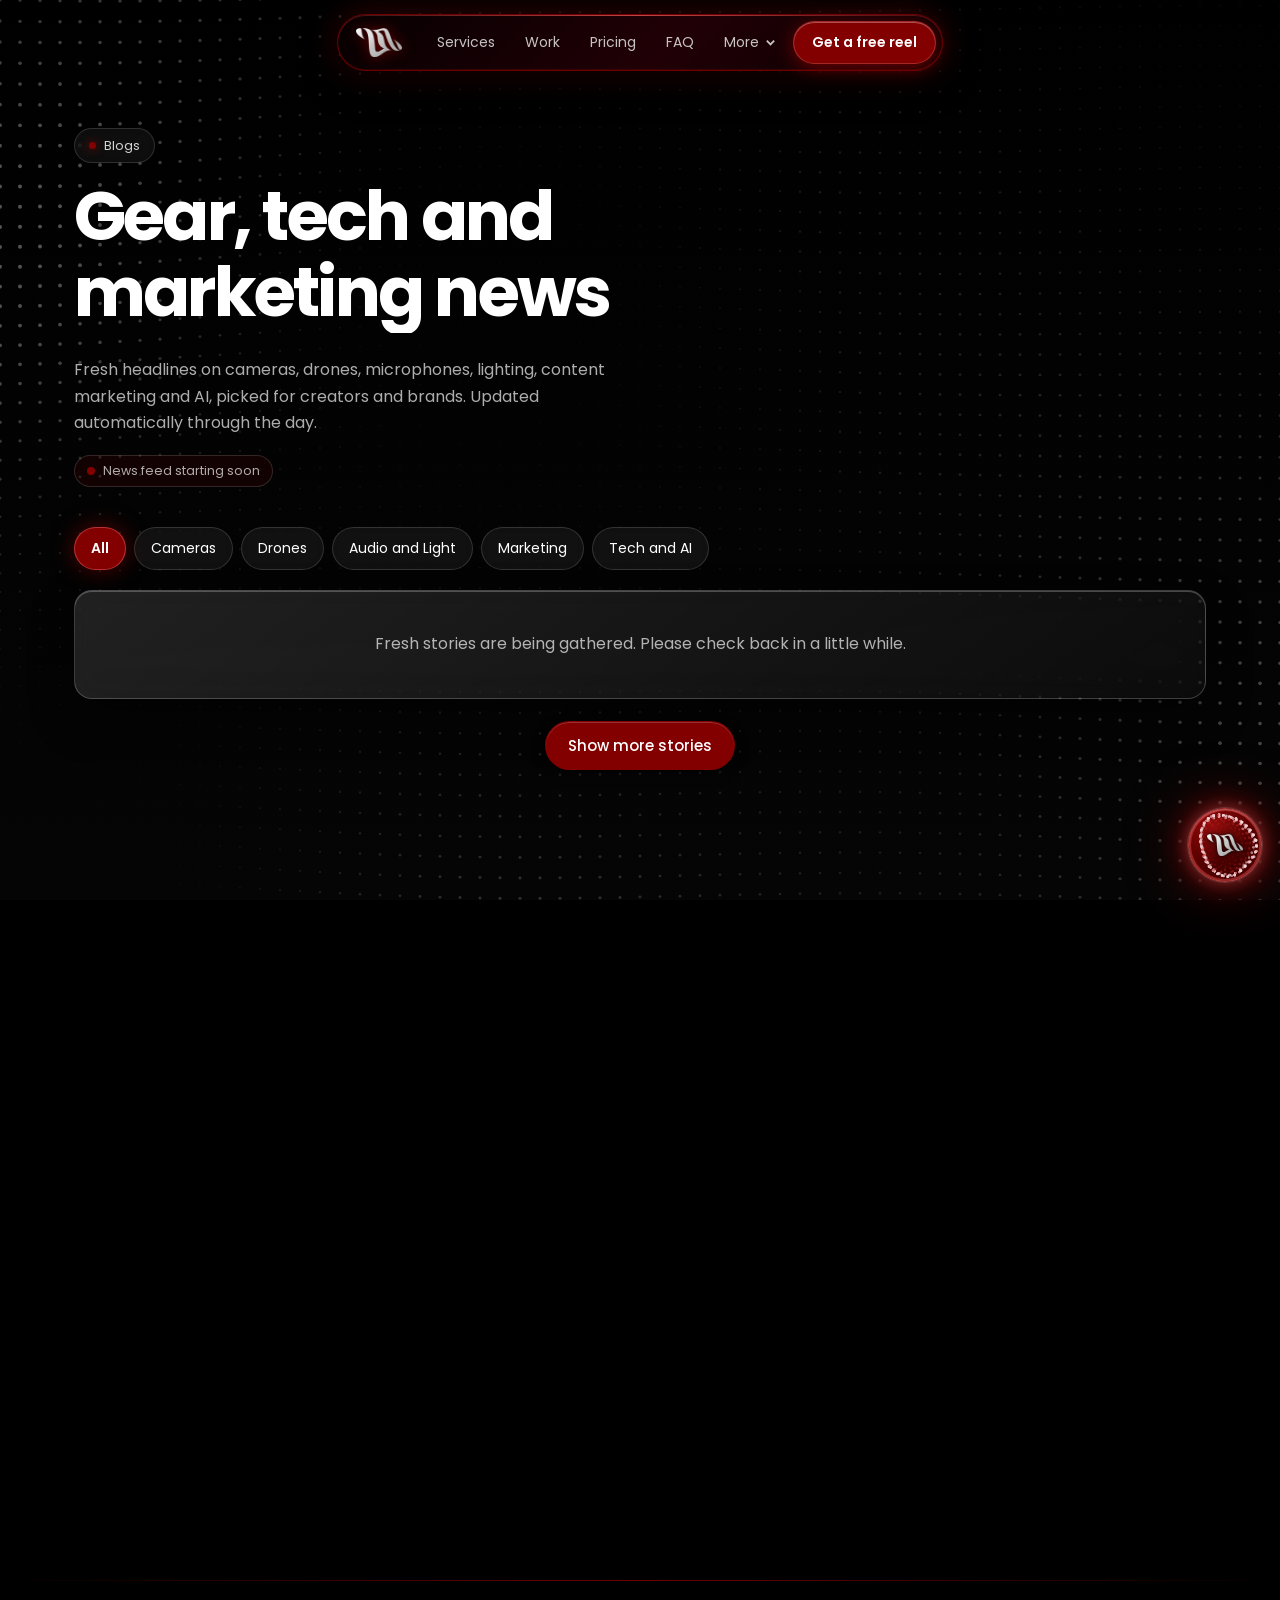
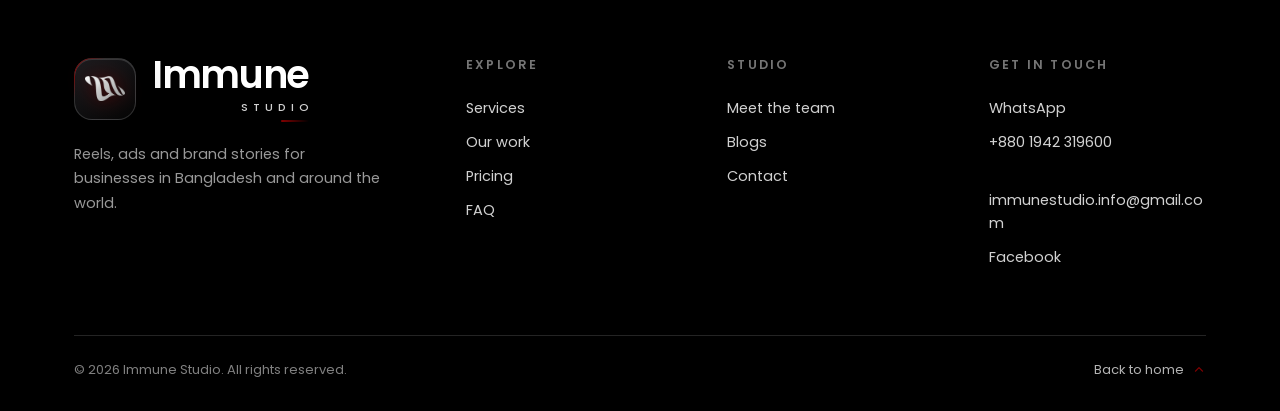
==== commit 5456ad45: "Team page: black background with brown accents; add live news blog (blogs.js, fetch script, data, up" ====
--- a/blogs.html
+++ b/blogs.html
@@ -4,7 +4,7 @@
 <meta charset="utf-8">
 <meta name="viewport" content="width=device-width, initial-scale=1">
 <title>Blogs | Immune Studio</title>
-<meta name="description" content="Ideas, tips and behind-the-scenes stories from Immune Studio.">
+<meta name="description" content="Latest news on cameras, drones, microphones, lighting, content marketing and AI, from Immune Studio.">
 <link rel="preconnect" href="https://fonts.googleapis.com">
 <link rel="preconnect" href="https://fonts.gstatic.com" crossorigin>
 <link href="https://fonts.googleapis.com/css2?family=Poppins:wght@400;500;600;700&display=swap" rel="stylesheet">
@@ -19,12 +19,36 @@
   <a class="btn solid" href="index.html#contact">Get a free reel</a>
 </div></nav>
 
-<main class="sub"><div class="wrap tmtext">
-  <span class="tag"><i></i>Blogs</span>
-  <h1 class="nm sm" aria-label="Stories and ideas coming soon"><span><b>Stories and ideas</b></span><span><b>coming soon</b></span></h1>
-  <p>Our first articles on reels, ads and brand storytelling are on the way. Follow us on Facebook in the meantime.</p>
-  <div class="cta-row"><a class="btn solid" href="https://www.facebook.com/share/1UAmAy9J2i/" target="_blank" rel="noopener">Follow on Facebook</a><a class="btn" href="index.html">Back to home</a></div>
-</div></main>
+<main class="sub blog">
+<div class="wrap">
+  <div class="bhero">
+    <span class="tag"><i></i>Blogs</span>
+    <h1 class="nm sm" aria-label="Gear, tech and marketing news"><span><b>Gear, tech and</b></span><span><b>marketing news</b></span></h1>
+    <p>Fresh headlines on cameras, drones, microphones, lighting, content marketing and AI, picked for creators and brands. Updated automatically through the day.</p>
+    <span class="live" id="upd"><i></i>Checking for updates...</span>
+  </div>
+  <div class="bar"><div class="fl" id="fl" role="tablist" aria-label="News categories"></div></div>
+  <div class="ngrid" id="ngrid" aria-live="polite">
+    <div class="nc g sk"><div class="th"></div><div class="bd"><small>&nbsp;</small><h3>&nbsp;</h3><p>&nbsp;</p></div></div>
+    <div class="nc g sk"><div class="th"></div><div class="bd"><small>&nbsp;</small><h3>&nbsp;</h3><p>&nbsp;</p></div></div>
+    <div class="nc g sk"><div class="th"></div><div class="bd"><small>&nbsp;</small><h3>&nbsp;</h3><p>&nbsp;</p></div></div>
+  </div>
+  <div class="more"><button class="btn" id="more" type="button" hidden>Show more stories</button></div>
+
+  <div class="sh rv gsh"><span class="tag"><i></i>Quick guides</span><h2>Know-how that makes your content better</h2><p>Short, practical ideas we use every day, and how we can help you apply them.</p></div>
+  <div class="guides">
+    <article class="g gd rv"><h3>Pick gear for the story</h3><p>Start with what you want people to feel, not the spec sheet. A good camera in good light with clean sound beats an expensive one used badly.</p><a class="go" href="index.html#services">Our video services</a></article>
+    <article class="g gd rv"><h3>Why drones sell property</h3><p>Aerial shots show location, scale and surroundings that interior photos cannot. Buyers understand a project faster and trust it more.</p><a class="go" href="index.html#work">See real estate work</a></article>
+    <article class="g gd rv"><h3>Sound and light come first</h3><p>Viewers forgive soft focus before they forgive bad audio. Clear sound and soft, even light make almost any camera look professional.</p><a class="go" href="index.html#contact">Talk to our team</a></article>
+  </div>
+
+  <div class="g banner glowb rv">
+    <div><h2>Want content like this for your brand?</h2><p>Reels, ads and brand stories made by Immune Studio. Your first 1 to 1.5 minute reel is free.</p></div>
+    <div class="cta-row"><a class="btn solid" href="index.html#contact">Get a free reel</a><a class="btn" href="index.html#services">See services</a></div>
+  </div>
+</div>
+</main>
+
 <footer class="ft" id="footer">
   <div class="ft-in">
     <div class="ft-brand">
@@ -42,6 +66,7 @@
 </footer>
 <script src="nav.js"></script>
 <script src="page.js"></script>
+<script src="blogs.js"></script>
 <script src="chat.js"></script>
 </body>
 </html>
--- a/global.css
+++ b/global.css
@@ -37,7 +37,7 @@
 :focus-visible{outline:2px solid var(--red);outline-offset:3px}
 h1,h2,h3{font-family:var(--display);line-height:1.1;font-weight:600;letter-spacing:-.02em}
 .bgfx{position:fixed;inset:0;z-index:0;pointer-events:none;
-  background:radial-gradient(70% 60% at var(--gx) var(--gy),var(--glow),transparent 72%),linear-gradient(180deg,var(--bg1),var(--bg2))}
+  background:linear-gradient(180deg,var(--bg1),var(--bg2))}
 #bg{position:fixed;inset:0;width:100%;height:100%;z-index:0;pointer-events:none}
 main,header,footer,.nav{position:relative;z-index:1}
 .wrap{max-width:1180px;margin:0 auto;padding:0 24px}
@@ -487,14 +487,56 @@
 
 /* ---------- team page: fully dark brown, no red ---------- */
 .team{--red:#4a3220;--red-d:#1f150c;--red-l:#b08a63;--rgb:122,84,52;--rgb2:176,138,99}
-html:has(body.team){background:#1f150c}
-.team .bgfx{background:radial-gradient(70% 60% at 70% 35%,rgba(74,50,32,.55),transparent 72%),radial-gradient(60% 55% at 6% 100%,rgba(74,50,32,.35),transparent 75%),linear-gradient(180deg,#1f150c,#160f08)}
+html:has(body.team){background:#000}
+.team .bgfx{background:linear-gradient(180deg,#000,#050302)}
 .team .stage::before{background:radial-gradient(closest-side,#2a1c10 64%,rgba(42,28,16,.55) 80%,rgba(42,28,16,0));box-shadow:0 0 90px rgba(42,28,16,.9)}
 .team .pill,.team .nav.solid .pill{background:linear-gradient(135deg,rgba(21,14,8,.9),rgba(44,30,18,.74) 55%,rgba(21,14,8,.88))}
 .team .ddin{background:linear-gradient(160deg,rgba(21,14,8,.94),rgba(44,30,18,.86))}
 .team .cb-fab{background:radial-gradient(circle at 32% 24%,#6b4a2e,#2a1c10 55%,#150e08)}
 .team .cb-av{background:radial-gradient(circle at 32% 24%,#6b4a2e,#2a1c10 60%,#150e08)}
-.team .cb-panel{background:#1a110a}
-.team .ft{background:linear-gradient(180deg,rgba(0,0,0,0),rgba(21,14,8,.95) 38%,#150e08)}
 .team .tmtext .btn.solid{background:#4a3220;border-color:#7a5434;color:#fff}
 .team .tag i{background:#b08a63;box-shadow:0 0 10px #b08a63}
+
+.team .stage::before{box-shadow:none}
+
+/* ---------- blogs: live news (red / black / white theme) ---------- */
+main.sub.blog{display:block;min-height:0;padding:128px 0 60px}
+.bhero p{color:var(--mute);max-width:56ch;margin-bottom:18px;opacity:0;animation:fade .8s 1s forwards}
+.bhero .live{opacity:0;animation:fade .8s 1.2s forwards}
+.bar{margin:26px 0 20px}
+.fl{display:flex;gap:8px;flex-wrap:wrap}
+.fl button{padding:9px 16px;border-radius:999px;border:1px solid var(--line);background:rgba(255,255,255,.06);backdrop-filter:blur(8px);color:var(--text);font:inherit;font-size:14px;cursor:pointer;transition:background .2s,border-color .2s,transform .2s,box-shadow .2s}
+.fl button:hover{background:rgba(var(--rgb),.35);border-color:rgba(var(--rgb2),.6);transform:translateY(-2px)}
+.fl button.on{background:var(--red);border-color:rgba(var(--rgb2),.7);font-weight:600;box-shadow:0 0 22px rgba(var(--rgb),.6)}
+.ngrid{display:grid;grid-template-columns:repeat(3,minmax(0,1fr));gap:16px}
+.nc{display:flex;flex-direction:column;overflow:hidden;border-radius:18px;text-decoration:none;color:inherit;animation:cbin .5s cubic-bezier(.2,.8,.2,1) backwards}
+.nc .th{position:relative;aspect-ratio:16/9;overflow:hidden;background:linear-gradient(135deg,#1c0505,#050505)}
+.nc .th img{position:absolute;inset:0;width:100%;height:100%}
+.nc .ph{object-fit:contain;padding:26%;opacity:.3}
+.nc .pic{object-fit:cover;transition:transform .7s cubic-bezier(.2,.8,.2,1)}
+.nc:hover .pic{transform:scale(1.07)}
+.nc .th b{position:absolute;left:12px;top:12px;z-index:1;padding:5px 11px;border-radius:999px;font-size:11.5px;font-weight:500;color:#fff;background:rgba(var(--rgb),.78);backdrop-filter:blur(6px);border:1px solid rgba(var(--rgb2),.55)}
+.nc .bd{display:flex;flex-direction:column;gap:8px;flex:1;padding:16px 18px 18px}
+.nc small{font-size:12px;color:var(--mute)}
+.nc h3{font-size:19px;line-height:1.25;letter-spacing:-.02em;color:#fff}
+.nc p{font-size:14px;line-height:1.55;color:var(--mute)}
+.nc .go,.gd .go{margin-top:auto;font-size:13.5px;font-weight:500;color:#fff;text-decoration:none}
+.nc .go::after,.gd .go::after{content:" \2192";color:var(--red-l);transition:margin .2s}
+.nc:hover .go::after,.gd:hover .go::after{margin-left:6px}
+.nc.sk .th{animation:shim 1.4s ease-in-out infinite}
+@keyframes shim{50%{opacity:.5}}
+.nc.promo{justify-content:center;gap:12px;padding:28px;background:linear-gradient(135deg,rgba(var(--rgb),.6),rgba(0,0,0,.88));border-color:rgba(var(--rgb2),.55)}
+.nc.promo h3{font-size:26px}
+.nc.promo .btn{align-self:flex-start;margin-top:6px}
+.empty{grid-column:1/-1;padding:40px;text-align:center;color:var(--mute);border-radius:18px}
+.more{text-align:center;margin-top:22px}
+.gsh{margin-top:64px}
+.guides{display:grid;grid-template-columns:repeat(3,minmax(0,1fr));gap:16px}
+.gd{display:flex;flex-direction:column;gap:10px;padding:26px;border-radius:18px}
+.gd h3{font-size:21px;color:#fff}.gd p{color:var(--mute);font-size:14.5px}
+.banner{display:flex;align-items:center;justify-content:space-between;gap:24px;flex-wrap:wrap;margin-top:44px;padding:34px 36px;border-radius:22px}
+.banner h2{font-size:clamp(24px,3.4vw,38px);margin-bottom:6px;color:#fff}
+.banner p{color:var(--mute);max-width:46ch}
+@media(max-width:900px){.ngrid,.guides{grid-template-columns:repeat(2,minmax(0,1fr))}}
+@media(max-width:600px){.ngrid,.guides{grid-template-columns:1fr}.banner{padding:26px 22px}}
+@media(prefers-reduced-motion:reduce){.bhero p,.bhero .live{opacity:1;animation:none}.nc,.nc.sk .th{animation:none}}
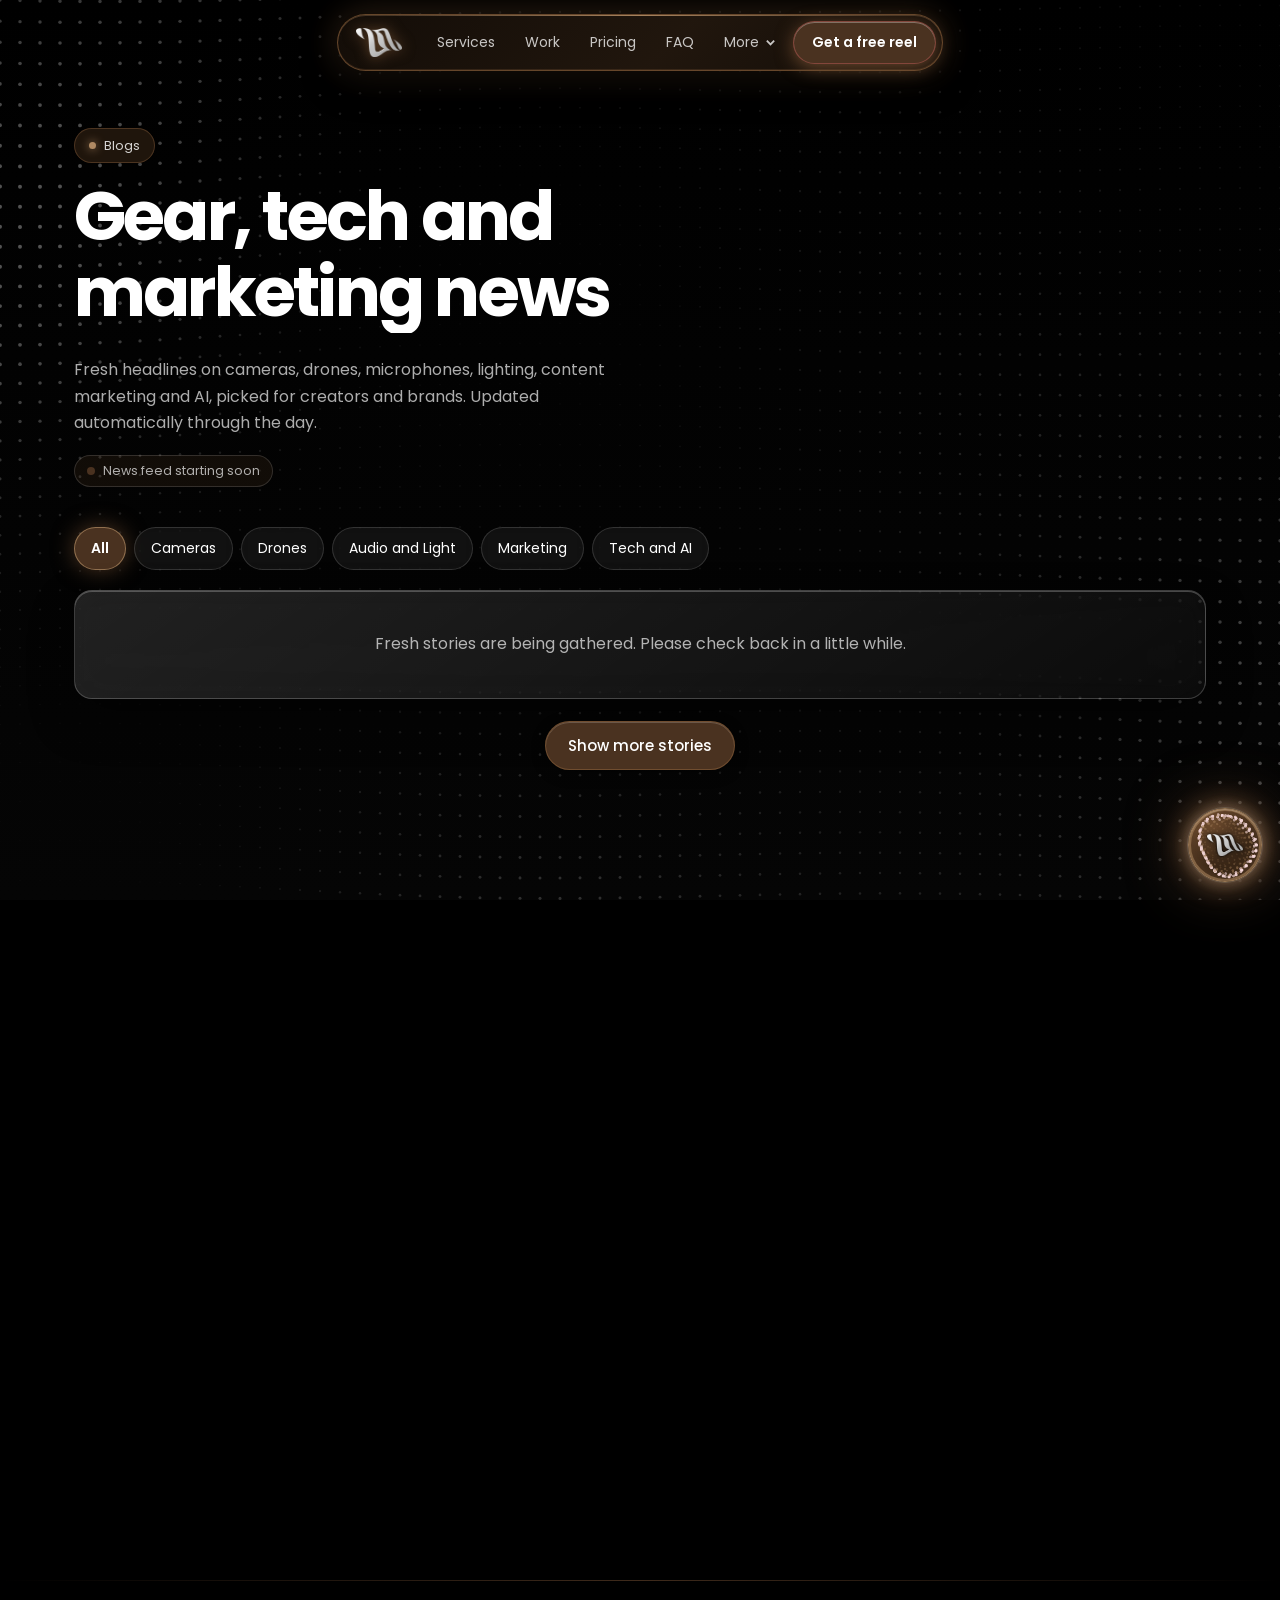
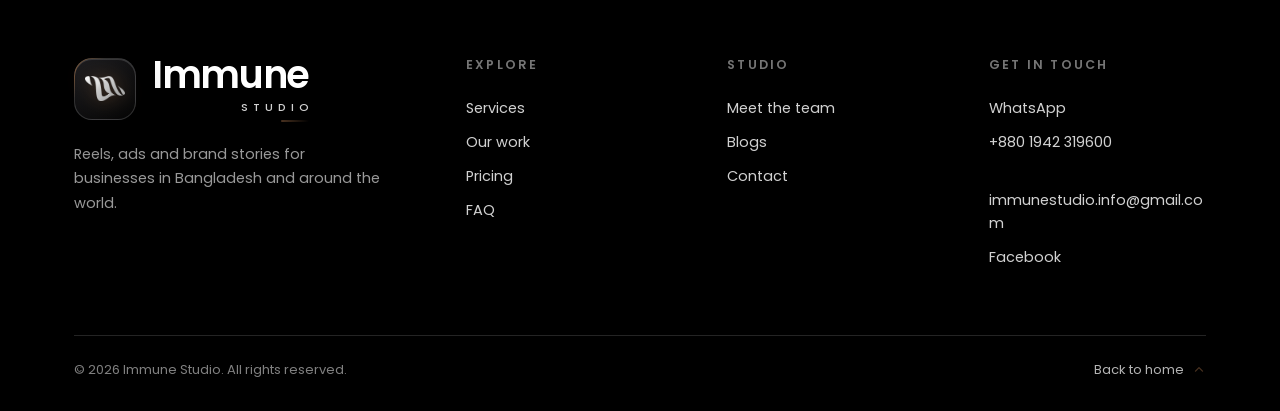
==== commit 1e716cc9: "Site-wide dark brown palette (matches team page) Co-Authored-By: Claude Sonnet 5.5 <noreply@anthropi" ====
--- a/blogs.html
+++ b/blogs.html
@@ -10,7 +10,7 @@
 <link href="https://fonts.googleapis.com/css2?family=Poppins:wght@400;500;600;700&display=swap" rel="stylesheet">
 <link rel="stylesheet" href="global.css">
 </head>
-<body>
+<body class="team">
 <div class="bgfx" aria-hidden="true"></div>
 <canvas id="bg" aria-hidden="true"></canvas>
 <nav class="nav"><div class="pill">
--- a/global.css
+++ b/global.css
@@ -10,7 +10,7 @@
 @property --a{syntax:'<angle>';inherits:false;initial-value:0deg}
 
 :root{
-  --red:#830000;--red-d:#4a0000;--red-l:#c93a3a;--rgb:131,0,0;--rgb2:205,72,72;
+  --red:#4a3220;--red-d:#1f150c;--red-l:#b08a63;--rgb:122,84,52;--rgb2:176,138,99;
   --c1:#181818;--c2:#333333;--c3:#444444;--c4:#111111;--c0:#000000;
   --text:#ffffff;--mute:rgba(255,255,255,.68);--line:rgba(255,255,255,.14);
   --display:'Poppins',system-ui,-apple-system,'Segoe UI',sans-serif;
@@ -20,14 +20,14 @@
   transition:--bg1 1.2s ease,--bg2 1.2s ease,--glow 1.2s ease,--gx 1.2s ease,--gy 1.2s ease;
 }
 /* one backdrop per section — always black-based, with a red or white glow */
-html[data-sec="intro"]   {--bg1:#000;   --bg2:#0c0202;--glow:rgba(131,0,0,0.26);--gx:50%;--gy:55%}
-html[data-sec="services"]{--bg1:#0f0000;--bg2:#000;   --glow:rgba(131,0,0,0.48);--gx:12%;--gy:38%}
+html[data-sec="intro"]   {--bg1:#000;   --bg2:#0f0905;--glow:rgba(131,0,0,0.26);--gx:50%;--gy:55%}
+html[data-sec="services"]{--bg1:#140d07;--bg2:#000;   --glow:rgba(131,0,0,0.48);--gx:12%;--gy:38%}
 html[data-sec="work"]    {--bg1:#000;   --bg2:#0a0a0a;--glow:rgba(255,255,255,.08);--gx:50%;--gy:0%}
-html[data-sec="results"] {--bg1:#3a0000;--bg2:#000;   --glow:rgba(131,0,0,0.64);--gx:50%;--gy:100%}
+html[data-sec="results"] {--bg1:#2a1a0e;--bg2:#000;   --glow:rgba(131,0,0,0.64);--gx:50%;--gy:100%}
 html[data-sec="process"] {--bg1:#000;   --bg2:#060606;--glow:rgba(255,255,255,.07);--gx:88%;--gy:18%}
-html[data-sec="pricing"] {--bg1:#220000;--bg2:#000;   --glow:rgba(131,0,0,0.51);--gx:50%;--gy:15%}
+html[data-sec="pricing"] {--bg1:#21150b;--bg2:#000;   --glow:rgba(131,0,0,0.51);--gx:50%;--gy:15%}
 html[data-sec="faq"]     {--bg1:#000;   --bg2:#090909;--glow:rgba(131,0,0,0.19);--gx:8%; --gy:85%}
-html[data-sec="contact"] {--bg1:#2e0000;--bg2:#000;   --glow:rgba(131,0,0,0.61);--gx:50%;--gy:92%}
+html[data-sec="contact"] {--bg1:#281a0f;--bg2:#000;   --glow:rgba(131,0,0,0.61);--gx:50%;--gy:92%}
 html[data-sec="footer"]  {--bg1:#000;   --bg2:#000;   --glow:rgba(var(--rgb),0.16);--gx:50%;--gy:100%}
 
 *{box-sizing:border-box;margin:0}
@@ -93,7 +93,7 @@
 .hero{position:relative;z-index:1;padding-top:124px;padding-bottom:80px;pointer-events:none}
 .hero a,.hero .btn,.hero-strip{pointer-events:auto}
 .hero h1{font-size:clamp(38px,6.2vw,84px);line-height:1.06;letter-spacing:-.035em;margin:22px 0;max-width:13ch;color:#fff;text-shadow:0 4px 40px rgba(0,0,0,.6)}
-.hero h1 em{font-style:normal;background:linear-gradient(100deg,#e05555,#b01a1a 50%,var(--red));-webkit-background-clip:text;background-clip:text;color:transparent;-webkit-box-decoration-break:clone;box-decoration-break:clone;text-shadow:none}
+.hero h1 em{font-style:normal;background:linear-gradient(100deg,#c9a47c,#a07850 50%,#7a5434);-webkit-background-clip:text;background-clip:text;color:transparent;-webkit-box-decoration-break:clone;box-decoration-break:clone;text-shadow:none}
 .hero p{color:rgba(255,255,255,.74);max-width:52ch;font-size:17px;margin-bottom:30px}
 .cta-row{display:flex;gap:12px;flex-wrap:wrap}
 .hero-strip{display:flex;flex-wrap:wrap;margin-top:46px;max-width:660px;border-radius:22px;border:1px solid var(--line);background:rgba(255,255,255,.05);backdrop-filter:blur(14px);box-shadow:inset 0 1px 0 rgba(255,255,255,.1),0 24px 60px rgba(0,0,0,.5)}
@@ -143,7 +143,7 @@
 .plan ul{list-style:none;padding:0;margin:18px 0 24px;display:grid;gap:10px;flex:1}
 .plan li{color:var(--mute);font-size:14.5px;padding-left:24px;position:relative}
 .plan li::before{content:"";position:absolute;left:0;top:8px;width:10px;height:6px;border-left:2px solid var(--red);border-bottom:2px solid var(--red);transform:rotate(-45deg)}
-.plan.hot{--text:#fff;--mute:rgba(255,255,255,.82);background:linear-gradient(145deg,rgba(var(--rgb),.9),rgba(74,0,0,.62));color:#fff;border-color:transparent;box-shadow:0 24px 60px rgba(var(--rgb),0.56),0 20px 44px rgba(0,0,0,.45)}
+.plan.hot{--text:#fff;--mute:rgba(255,255,255,.82);background:linear-gradient(145deg,rgba(var(--rgb),.9),rgba(31,21,12,.7));color:#fff;border-color:transparent;box-shadow:0 24px 60px rgba(var(--rgb),0.56),0 20px 44px rgba(0,0,0,.45)}
 .plan.hot h3,.plan.hot li,.plan.hot .pr small{color:rgba(255,255,255,.84)}
 .plan.hot li::before{border-color:#fff}
 .plan.hot .btn{background:#111;color:#fff;border-color:#111}
@@ -326,7 +326,7 @@
 /* ---------- services cards (dark glass, white text) ---------- */
 .svc-sec{position:relative;overflow:hidden}
 .svc-sec .wrap{position:relative;z-index:1}
-.svc-bg{position:absolute;left:50%;top:58%;width:min(1100px,130vw);aspect-ratio:1;transform:translate(-50%,-50%);border-radius:50%;opacity:.6;pointer-events:none;background:repeating-conic-gradient(#3a0000 0 3deg,#000 3deg 7deg);-webkit-mask-image:radial-gradient(closest-side,transparent 52%,#000 54%,#000 74%,transparent 78%);mask-image:radial-gradient(closest-side,transparent 52%,#000 54%,#000 74%,transparent 78%);animation:rot 90s linear infinite}
+.svc-bg{position:absolute;left:50%;top:58%;width:min(1100px,130vw);aspect-ratio:1;transform:translate(-50%,-50%);border-radius:50%;opacity:.6;pointer-events:none;background:repeating-conic-gradient(#2a1c10 0 3deg,#000 3deg 7deg);-webkit-mask-image:radial-gradient(closest-side,transparent 52%,#000 54%,#000 74%,transparent 78%);mask-image:radial-gradient(closest-side,transparent 52%,#000 54%,#000 74%,transparent 78%);animation:rot 90s linear infinite}
 .svg{display:grid;grid-template-columns:repeat(12,minmax(0,1fr));gap:14px}
 .sv{grid-column:span 3;position:relative;min-height:350px;padding:18px;display:flex;flex-direction:column;justify-content:space-between;border-radius:16px;border:1px solid var(--line);background:linear-gradient(180deg,rgba(80,82,87,.32),rgba(20,21,24,.84));backdrop-filter:blur(8px);overflow:hidden;transition:transform .3s,border-color .3s,box-shadow .3s}
 .sv:nth-child(n+5){grid-column:span 4}
@@ -462,11 +462,6 @@
 
 /* ---------- team page: adds #1F150C (warm dark brown) next to the red/black/white ---------- */
 .team{--brown:#1f150c;--brown-l:#4a3220;--brown-d:#150e08}
-.team .bgfx{background:
-  radial-gradient(48% 52% at 70% 46%,rgba(31,21,12,1),rgba(31,21,12,0) 78%),
-  radial-gradient(60% 55% at 6% 100%,#1f150c,rgba(31,21,12,0) 75%),
-  radial-gradient(70% 60% at var(--gx) var(--gy),var(--glow),transparent 72%),
-  linear-gradient(180deg,#120b06,#000 70%)}
 /* a brown plate behind the portrait */
 .team .stage::before{content:"";position:absolute;inset:-14%;border-radius:50%;pointer-events:none;
   background:radial-gradient(closest-side,#1f150c 64%,rgba(31,21,12,.55) 80%,rgba(31,21,12,0));box-shadow:0 0 90px rgba(31,21,12,.9)}
@@ -488,7 +483,6 @@
 /* ---------- team page: fully dark brown, no red ---------- */
 .team{--red:#4a3220;--red-d:#1f150c;--red-l:#b08a63;--rgb:122,84,52;--rgb2:176,138,99}
 html:has(body.team){background:#000}
-.team .bgfx{background:linear-gradient(180deg,#000,#050302)}
 .team .stage::before{background:radial-gradient(closest-side,#2a1c10 64%,rgba(42,28,16,.55) 80%,rgba(42,28,16,0));box-shadow:0 0 90px rgba(42,28,16,.9)}
 .team .pill,.team .nav.solid .pill{background:linear-gradient(135deg,rgba(21,14,8,.9),rgba(44,30,18,.74) 55%,rgba(21,14,8,.88))}
 .team .ddin{background:linear-gradient(160deg,rgba(21,14,8,.94),rgba(44,30,18,.86))}
@@ -510,7 +504,7 @@
 .fl button.on{background:var(--red);border-color:rgba(var(--rgb2),.7);font-weight:600;box-shadow:0 0 22px rgba(var(--rgb),.6)}
 .ngrid{display:grid;grid-template-columns:repeat(3,minmax(0,1fr));gap:16px}
 .nc{display:flex;flex-direction:column;overflow:hidden;border-radius:18px;text-decoration:none;color:inherit;animation:cbin .5s cubic-bezier(.2,.8,.2,1) backwards}
-.nc .th{position:relative;aspect-ratio:16/9;overflow:hidden;background:linear-gradient(135deg,#1c0505,#050505)}
+.nc .th{position:relative;aspect-ratio:16/9;overflow:hidden;background:linear-gradient(135deg,#1f150c,#050505)}
 .nc .th img{position:absolute;inset:0;width:100%;height:100%}
 .nc .ph{object-fit:contain;padding:26%;opacity:.3}
 .nc .pic{object-fit:cover;transition:transform .7s cubic-bezier(.2,.8,.2,1)}
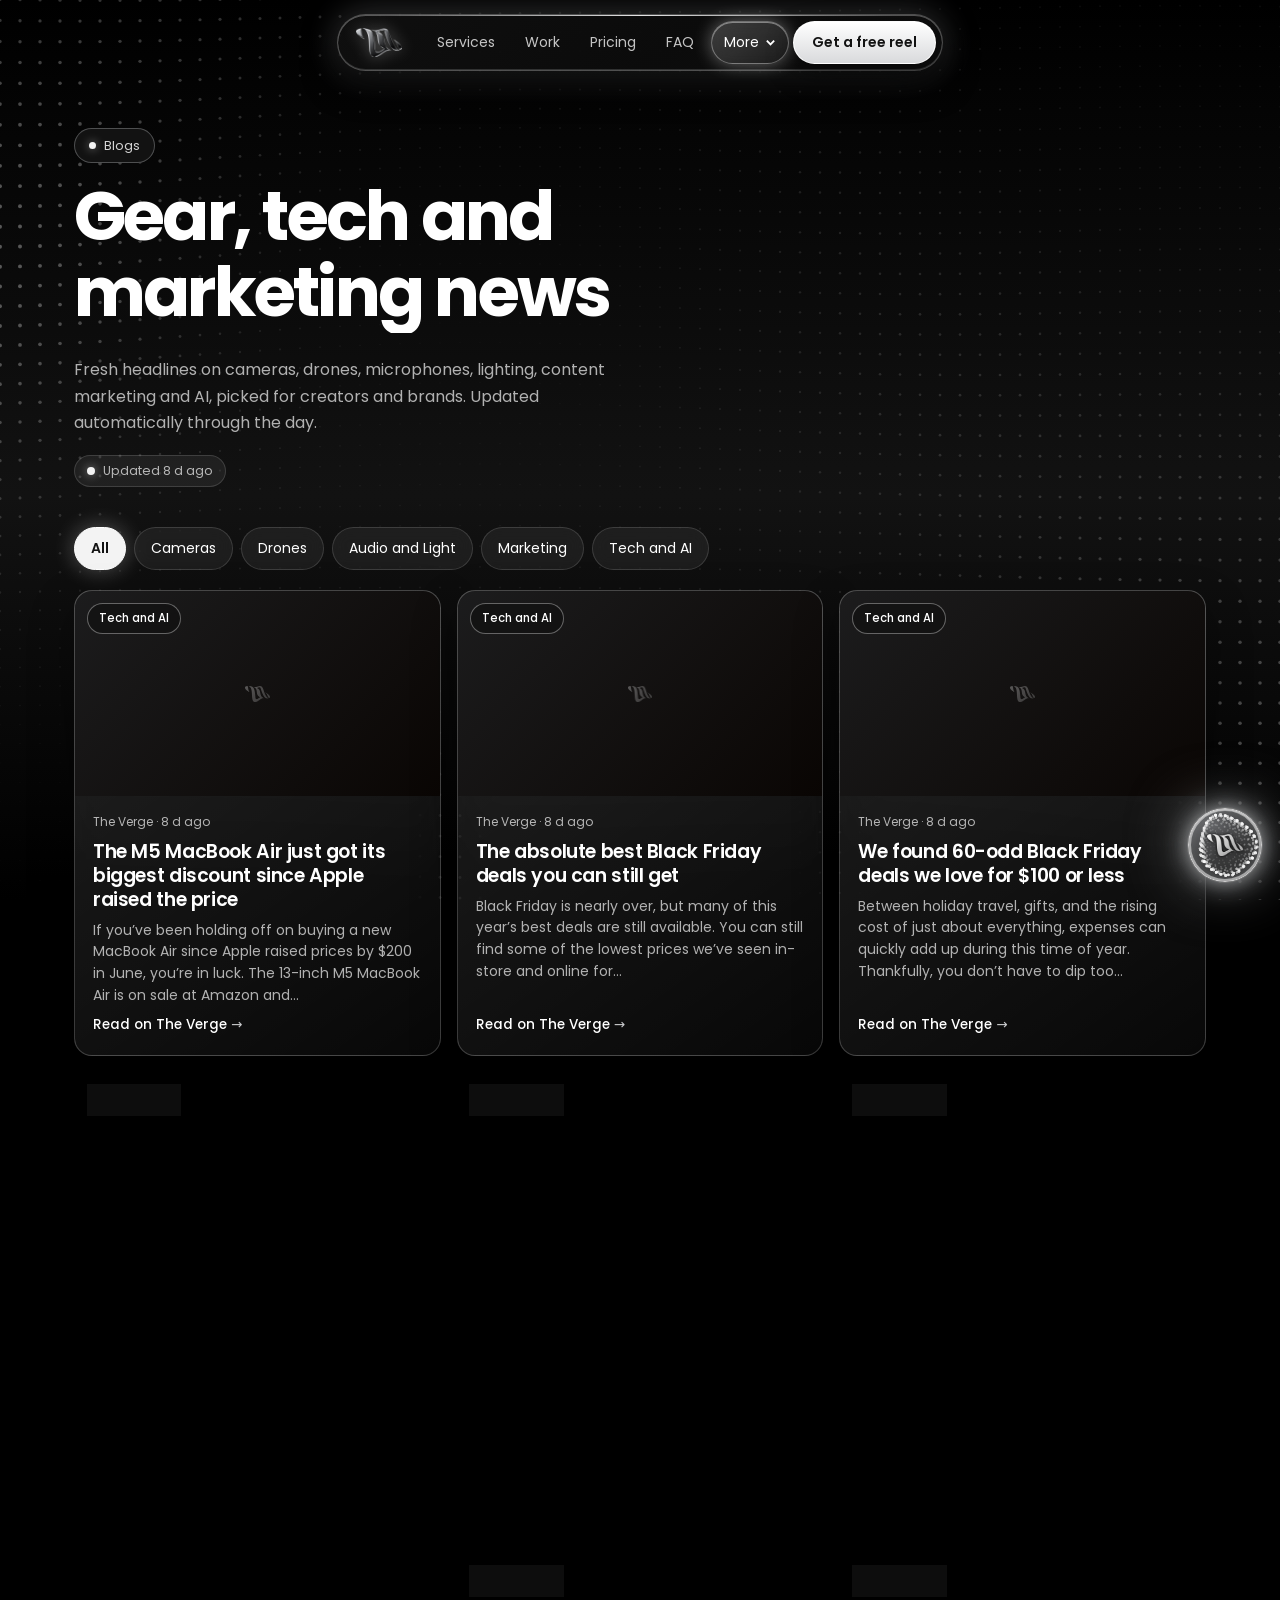
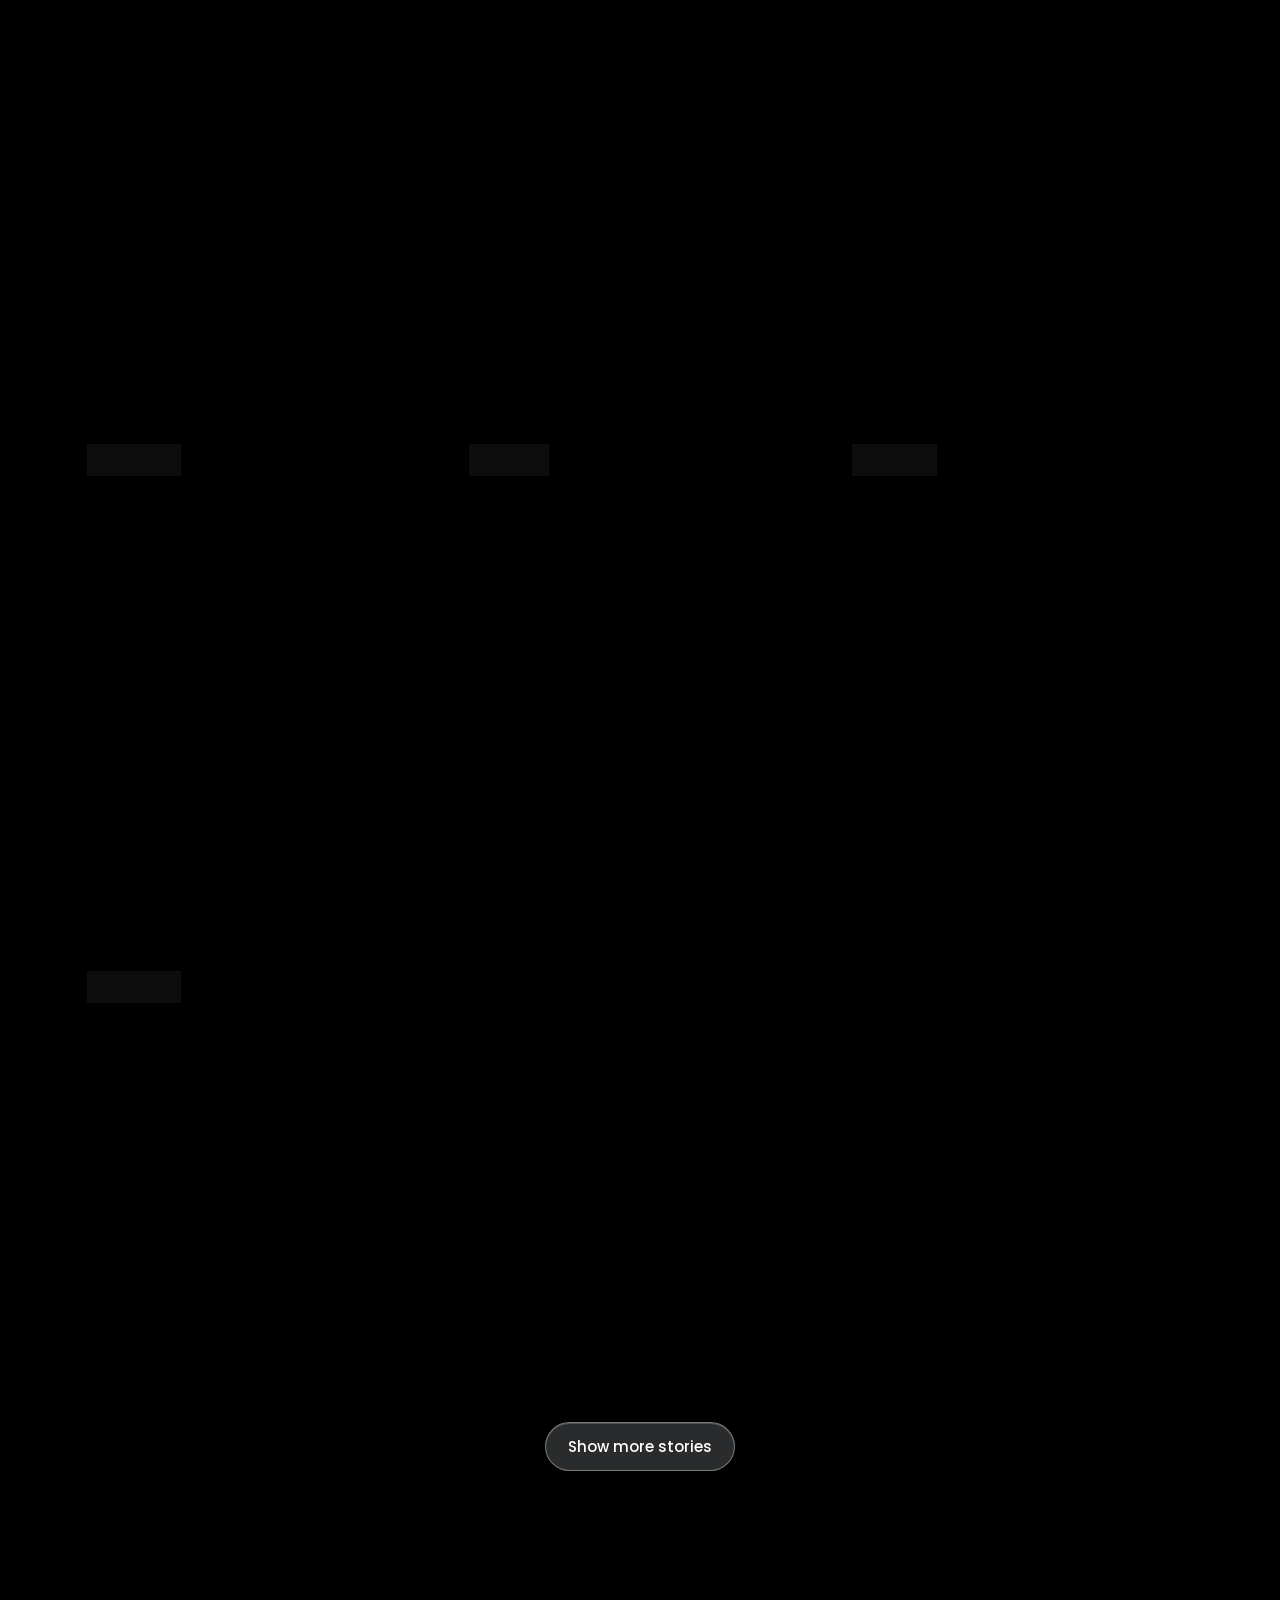
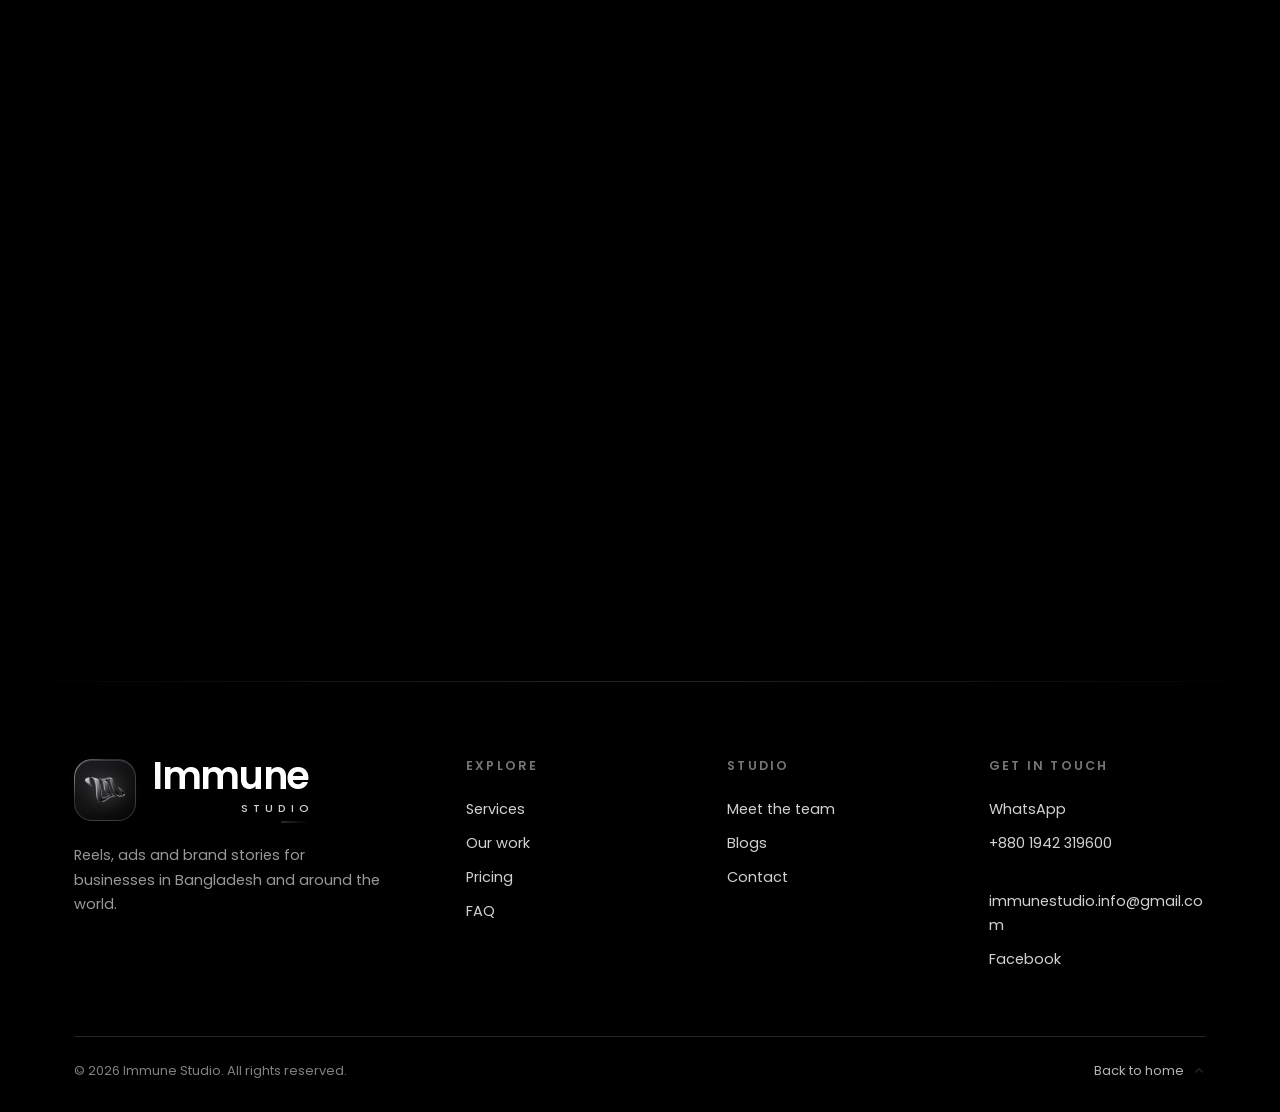
==== commit 76776696: "New palette (Night/Gray/White Smoke/White), silver chrome logo, glass link buttons Co-Authored-By: C" ====
--- a/blogs.html
+++ b/blogs.html
@@ -14,7 +14,7 @@
 <div class="bgfx" aria-hidden="true"></div>
 <canvas id="bg" aria-hidden="true"></canvas>
 <nav class="nav"><div class="pill">
-  <a class="brand" href="index.html" aria-label="Immune Studio"><img class="bm" src="assets/immune-mark-white.png" alt="" width="800" height="501"></a>
+  <a class="brand" href="index.html" aria-label="Immune Studio"><img class="bm" src="assets/immune-symbol-silver.png" alt="" width="800" height="501"></a>
   <a href="index.html#services">Services</a><a href="index.html#work">Work</a><a href="index.html#pricing">Pricing</a><a href="index.html#faq">FAQ</a><div class="dd"><button class="ddbtn" type="button" aria-haspopup="true" aria-expanded="false">More <svg viewBox="0 0 12 12"><path d="m2 4 4 4 4-4"/></svg></button><div class="ddm"><div class="ddin"><a href="team.html">Meet the team</a><a href="blogs.html">Blogs</a><a href="index.html#contact">Contact us</a></div></div></div>
   <a class="btn solid" href="index.html#contact">Get a free reel</a>
 </div></nav>
@@ -53,7 +53,7 @@
   <div class="ft-in">
     <div class="ft-brand">
       <a class="ft-logo" href="index.html" aria-label="Immune Studio, home">
-        <span class="ft-mark"><img src="assets/immune-mark-white.png" alt="" width="800" height="502"></span>
+        <span class="ft-mark"><img src="assets/immune-symbol-silver.png" alt="" width="800" height="502"></span>
         <span class="ft-name"><b>Immune</b><i>Studio</i></span>
       </a>
       <p>Reels, ads and brand stories for businesses in Bangladesh and around the world.</p>
--- a/global.css
+++ b/global.css
@@ -4,30 +4,30 @@
 
 @property --bg1{syntax:'<color>';inherits:true;initial-value:#000}
 @property --bg2{syntax:'<color>';inherits:true;initial-value:#050505}
-@property --glow{syntax:'<color>';inherits:true;initial-value:rgba(131,0,0,0.32)}
+@property --glow{syntax:'<color>';inherits:true;initial-value:rgba(138,140,142,0.32)}
 @property --gx{syntax:'<percentage>';inherits:true;initial-value:78%}
 @property --gy{syntax:'<percentage>';inherits:true;initial-value:24%}
 @property --a{syntax:'<angle>';inherits:false;initial-value:0deg}
 
 :root{
-  --red:#4a3220;--red-d:#1f150c;--red-l:#b08a63;--rgb:122,84,52;--rgb2:176,138,99;
+  --red:#2a2b2d;--red-d:#121212;--red-l:#c9cacc;--rgb:138,140,142;--rgb2:243,243,243;
   --c1:#181818;--c2:#333333;--c3:#444444;--c4:#111111;--c0:#000000;
   --text:#ffffff;--mute:rgba(255,255,255,.68);--line:rgba(255,255,255,.14);
   --display:'Poppins',system-ui,-apple-system,'Segoe UI',sans-serif;
   --body:'Poppins',system-ui,-apple-system,'Segoe UI',sans-serif;
   /* backdrop (defaults = hero) */
-  --bg1:#000;--bg2:#050505;--glow:rgba(131,0,0,0.35);--gx:78%;--gy:24%;
+  --bg1:#000;--bg2:#050505;--glow:rgba(138,140,142,0.35);--gx:78%;--gy:24%;
   transition:--bg1 1.2s ease,--bg2 1.2s ease,--glow 1.2s ease,--gx 1.2s ease,--gy 1.2s ease;
 }
 /* one backdrop per section — always black-based, with a red or white glow */
-html[data-sec="intro"]   {--bg1:#000;   --bg2:#0f0905;--glow:rgba(131,0,0,0.26);--gx:50%;--gy:55%}
-html[data-sec="services"]{--bg1:#140d07;--bg2:#000;   --glow:rgba(131,0,0,0.48);--gx:12%;--gy:38%}
+html[data-sec="intro"]   {--bg1:#000;   --bg2:#0c0c0c;--glow:rgba(138,140,142,0.26);--gx:50%;--gy:55%}
+html[data-sec="services"]{--bg1:#0e0e0f;--bg2:#000;   --glow:rgba(138,140,142,0.48);--gx:12%;--gy:38%}
 html[data-sec="work"]    {--bg1:#000;   --bg2:#0a0a0a;--glow:rgba(255,255,255,.08);--gx:50%;--gy:0%}
-html[data-sec="results"] {--bg1:#2a1a0e;--bg2:#000;   --glow:rgba(131,0,0,0.64);--gx:50%;--gy:100%}
+html[data-sec="results"] {--bg1:#1c1c1d;--bg2:#000;   --glow:rgba(138,140,142,0.64);--gx:50%;--gy:100%}
 html[data-sec="process"] {--bg1:#000;   --bg2:#060606;--glow:rgba(255,255,255,.07);--gx:88%;--gy:18%}
-html[data-sec="pricing"] {--bg1:#21150b;--bg2:#000;   --glow:rgba(131,0,0,0.51);--gx:50%;--gy:15%}
-html[data-sec="faq"]     {--bg1:#000;   --bg2:#090909;--glow:rgba(131,0,0,0.19);--gx:8%; --gy:85%}
-html[data-sec="contact"] {--bg1:#281a0f;--bg2:#000;   --glow:rgba(131,0,0,0.61);--gx:50%;--gy:92%}
+html[data-sec="pricing"] {--bg1:#161617;--bg2:#000;   --glow:rgba(138,140,142,0.51);--gx:50%;--gy:15%}
+html[data-sec="faq"]     {--bg1:#000;   --bg2:#090909;--glow:rgba(138,140,142,0.19);--gx:8%; --gy:85%}
+html[data-sec="contact"] {--bg1:#1c1c1d;--bg2:#000;   --glow:rgba(138,140,142,0.61);--gx:50%;--gy:92%}
 html[data-sec="footer"]  {--bg1:#000;   --bg2:#000;   --glow:rgba(var(--rgb),0.16);--gx:50%;--gy:100%}
 
 *{box-sizing:border-box;margin:0}
@@ -78,14 +78,14 @@
 /* nav — black glass with a red tint, red edge light, white text */
 .nav{position:fixed;top:14px;left:0;right:0;z-index:50;display:flex;justify-content:center;padding:0 14px;pointer-events:none}
 .pill{--text:#ffffff;--mute:rgba(255,255,255,.76);--line:rgba(var(--rgb),0.54);position:relative;pointer-events:auto;display:flex;align-items:center;gap:4px;padding:6px 6px 6px 18px;border-radius:999px;
-  background:linear-gradient(135deg,rgba(8,0,2,.82) 0%,rgba(52,0,9,.62) 55%,rgba(12,0,3,.8) 100%);
+  background:linear-gradient(135deg,rgba(18,18,18,.82) 0%,rgba(18,18,18,.62) 55%,rgba(18,18,18,.8) 100%);
   -webkit-backdrop-filter:blur(18px) saturate(1.6);backdrop-filter:blur(18px) saturate(1.6);
   border:1px solid rgba(var(--rgb),0.8);
   box-shadow:inset 0 1px 0 rgba(var(--rgb2),.32),inset 0 -1px 0 rgba(var(--rgb),0.29),0 12px 34px rgba(0,0,0,.65),0 0 34px rgba(var(--rgb),0.45)}
 .pill::before{content:"";position:absolute;left:8%;right:8%;top:0;height:1px;border-radius:1px;background:linear-gradient(90deg,transparent,rgba(var(--rgb2),.9),transparent);pointer-events:none}
 .pill a:not(.btn){padding:9px 13px;border-radius:999px;font-size:14px;color:var(--mute);text-decoration:none;transition:color .2s,background .2s,box-shadow .2s}
 .pill a:not(.btn):hover{color:#fff;background:rgba(var(--rgb),0.32);box-shadow:inset 0 0 0 1px rgba(var(--rgb),0.64)}
-.pill .btn{white-space:nowrap;padding:9px 18px;font-size:14px;border-color:rgba(214,100,100,.4);box-shadow:inset 0 1px 0 rgba(255,255,255,.3),0 4px 18px rgba(var(--rgb),0.8)}
+.pill .btn{white-space:nowrap;padding:9px 18px;font-size:14px;border-color:rgba(243,243,243,.4);box-shadow:inset 0 1px 0 rgba(255,255,255,.3),0 4px 18px rgba(var(--rgb),0.8)}
 
 /* hero (header) */
 header.top{position:relative;overflow:hidden;min-height:94vh;display:flex;align-items:center}
@@ -93,7 +93,7 @@
 .hero{position:relative;z-index:1;padding-top:124px;padding-bottom:80px;pointer-events:none}
 .hero a,.hero .btn,.hero-strip{pointer-events:auto}
 .hero h1{font-size:clamp(38px,6.2vw,84px);line-height:1.06;letter-spacing:-.035em;margin:22px 0;max-width:13ch;color:#fff;text-shadow:0 4px 40px rgba(0,0,0,.6)}
-.hero h1 em{font-style:normal;background:linear-gradient(100deg,#c9a47c,#a07850 50%,#7a5434);-webkit-background-clip:text;background-clip:text;color:transparent;-webkit-box-decoration-break:clone;box-decoration-break:clone;text-shadow:none}
+.hero h1 em{font-style:normal;background:linear-gradient(100deg,#f3f3f3,#8a8c8e 50%,#6a6b6e);-webkit-background-clip:text;background-clip:text;color:transparent;-webkit-box-decoration-break:clone;box-decoration-break:clone;text-shadow:none}
 .hero p{color:rgba(255,255,255,.74);max-width:52ch;font-size:17px;margin-bottom:30px}
 .cta-row{display:flex;gap:12px;flex-wrap:wrap}
 .hero-strip{display:flex;flex-wrap:wrap;margin-top:46px;max-width:660px;border-radius:22px;border:1px solid var(--line);background:rgba(255,255,255,.05);backdrop-filter:blur(14px);box-shadow:inset 0 1px 0 rgba(255,255,255,.1),0 24px 60px rgba(0,0,0,.5)}
@@ -143,7 +143,7 @@
 .plan ul{list-style:none;padding:0;margin:18px 0 24px;display:grid;gap:10px;flex:1}
 .plan li{color:var(--mute);font-size:14.5px;padding-left:24px;position:relative}
 .plan li::before{content:"";position:absolute;left:0;top:8px;width:10px;height:6px;border-left:2px solid var(--red);border-bottom:2px solid var(--red);transform:rotate(-45deg)}
-.plan.hot{--text:#fff;--mute:rgba(255,255,255,.82);background:linear-gradient(145deg,rgba(var(--rgb),.9),rgba(31,21,12,.7));color:#fff;border-color:transparent;box-shadow:0 24px 60px rgba(var(--rgb),0.56),0 20px 44px rgba(0,0,0,.45)}
+.plan.hot{--text:#fff;--mute:rgba(255,255,255,.82);background:linear-gradient(145deg,rgba(var(--rgb),.9),rgba(18,18,18,.7));color:#fff;border-color:transparent;box-shadow:0 24px 60px rgba(var(--rgb),0.56),0 20px 44px rgba(0,0,0,.45)}
 .plan.hot h3,.plan.hot li,.plan.hot .pr small{color:rgba(255,255,255,.84)}
 .plan.hot li::before{border-color:#fff}
 .plan.hot .btn{background:#111;color:#fff;border-color:#111}
@@ -259,7 +259,7 @@
 .ddbtn:hover,.dd.open .ddbtn{color:#fff;background:rgba(var(--rgb),0.32);box-shadow:inset 0 0 0 1px rgba(var(--rgb),0.64)}
 .dd:hover svg,.dd.open svg{transform:rotate(180deg)}
 .ddm{position:absolute;top:100%;left:50%;padding-top:14px;transform:translate(-50%,6px);opacity:0;visibility:hidden;transition:opacity .22s,transform .22s,visibility .22s}
-.ddin{min-width:200px;padding:8px;border-radius:18px;background:linear-gradient(160deg,rgba(10,0,3,.92),rgba(48,0,9,.82));-webkit-backdrop-filter:blur(18px) saturate(1.6);backdrop-filter:blur(18px) saturate(1.6);border:1px solid rgba(var(--rgb),0.8);box-shadow:inset 0 1px 0 rgba(var(--rgb2),.28),0 20px 50px rgba(0,0,0,.7),0 0 30px rgba(var(--rgb),0.35)}
+.ddin{min-width:200px;padding:8px;border-radius:18px;background:linear-gradient(160deg,rgba(18,18,18,.92),rgba(18,18,18,.82));-webkit-backdrop-filter:blur(18px) saturate(1.6);backdrop-filter:blur(18px) saturate(1.6);border:1px solid rgba(var(--rgb),0.8);box-shadow:inset 0 1px 0 rgba(var(--rgb2),.28),0 20px 50px rgba(0,0,0,.7),0 0 30px rgba(var(--rgb),0.35)}
 .dd:hover .ddm,.dd.open .ddm,.dd:has(:focus-visible) .ddm{opacity:1;visibility:visible;transform:translate(-50%,0)}
 .pill .ddm a{display:block;padding:11px 14px;border-radius:12px;font-size:14px;color:var(--mute)}
 .pill .ddm a:hover{background:rgba(var(--rgb),0.35);color:#fff}
@@ -326,7 +326,7 @@
 /* ---------- services cards (dark glass, white text) ---------- */
 .svc-sec{position:relative;overflow:hidden}
 .svc-sec .wrap{position:relative;z-index:1}
-.svc-bg{position:absolute;left:50%;top:58%;width:min(1100px,130vw);aspect-ratio:1;transform:translate(-50%,-50%);border-radius:50%;opacity:.6;pointer-events:none;background:repeating-conic-gradient(#2a1c10 0 3deg,#000 3deg 7deg);-webkit-mask-image:radial-gradient(closest-side,transparent 52%,#000 54%,#000 74%,transparent 78%);mask-image:radial-gradient(closest-side,transparent 52%,#000 54%,#000 74%,transparent 78%);animation:rot 90s linear infinite}
+.svc-bg{position:absolute;left:50%;top:58%;width:min(1100px,130vw);aspect-ratio:1;transform:translate(-50%,-50%);border-radius:50%;opacity:.6;pointer-events:none;background:repeating-conic-gradient(#1c1c1d 0 3deg,#000 3deg 7deg);-webkit-mask-image:radial-gradient(closest-side,transparent 52%,#000 54%,#000 74%,transparent 78%);mask-image:radial-gradient(closest-side,transparent 52%,#000 54%,#000 74%,transparent 78%);animation:rot 90s linear infinite}
 .svg{display:grid;grid-template-columns:repeat(12,minmax(0,1fr));gap:14px}
 .sv{grid-column:span 3;position:relative;min-height:350px;padding:18px;display:flex;flex-direction:column;justify-content:space-between;border-radius:16px;border:1px solid var(--line);background:linear-gradient(180deg,rgba(80,82,87,.32),rgba(20,21,24,.84));backdrop-filter:blur(8px);overflow:hidden;transition:transform .3s,border-color .3s,box-shadow .3s}
 .sv:nth-child(n+5){grid-column:span 4}
@@ -377,12 +377,12 @@
 .nav{transition:transform .45s cubic-bezier(.2,.8,.2,1),opacity .35s}
 .nav.hide{transform:translateY(-140%);opacity:0;pointer-events:none}
 .nav.hide .pill{pointer-events:none}
-.nav.solid .pill{background:linear-gradient(135deg,rgba(6,0,2,.9) 0%,rgba(44,0,8,.74) 55%,rgba(10,0,3,.88) 100%);box-shadow:inset 0 1px 0 rgba(var(--rgb2),.32),inset 0 -1px 0 rgba(var(--rgb),0.29),0 14px 40px rgba(0,0,0,.75),0 0 40px rgba(var(--rgb),0.51)}
+.nav.solid .pill{background:linear-gradient(135deg,rgba(18,18,18,.9) 0%,rgba(18,18,18,.74) 55%,rgba(18,18,18,.88) 100%);box-shadow:inset 0 1px 0 rgba(var(--rgb2),.32),inset 0 -1px 0 rgba(var(--rgb),0.29),0 14px 40px rgba(0,0,0,.75),0 0 40px rgba(var(--rgb),0.51)}
 
 /* ---------- Immune chat assistant (dark panel, white text, red accents) ---------- */
 .cb{--e:cubic-bezier(.2,.8,.2,1)}
 .cb-fab{position:fixed;right:18px;bottom:calc(18px + env(safe-area-inset-bottom,0px));z-index:80;width:74px;height:74px;border-radius:50%;border:1px solid rgba(var(--rgb2),.85);cursor:pointer;display:grid;place-items:center;
-  background:radial-gradient(circle at 32% 24%,#a01212,#3a0000 55%,#0a0000);
+  background:radial-gradient(circle at 32% 24%,#6a6b6e,#1c1c1d 55%,#050505);
   box-shadow:0 0 0 1px rgba(255,255,255,.12),0 0 16px rgba(255,255,255,.2),0 0 26px rgba(var(--rgb),1),0 0 60px rgba(var(--rgb),0.8),0 12px 34px rgba(0,0,0,.65),inset 0 1px 0 rgba(255,255,255,.4),inset 0 0 22px rgba(var(--rgb),0.88);
   transition:transform .25s,box-shadow .3s;animation:cbglow 3.2s ease-in-out infinite}
 .cb-fab:hover{transform:scale(1.08)}
@@ -406,7 +406,7 @@
 @keyframes cbdots{to{background-position:20px 20px}}
 .cb-head{display:flex;align-items:center;justify-content:space-between;gap:10px;padding:16px 16px 10px}
 .cb-id{display:flex;align-items:center;gap:11px}
-.cb-av{display:grid;place-items:center;width:40px;height:40px;border-radius:50%;background:radial-gradient(circle at 32% 24%,#8a0a0a,#2e0000 60%,#0a0000);border:1px solid rgba(var(--rgb2),.7);box-shadow:0 0 12px rgba(255,255,255,.14),0 0 16px rgba(var(--rgb),1)}
+.cb-av{display:grid;place-items:center;width:40px;height:40px;border-radius:50%;background:radial-gradient(circle at 32% 24%,#4a4b4e,#161617 60%,#050505);border:1px solid rgba(var(--rgb2),.7);box-shadow:0 0 12px rgba(255,255,255,.14),0 0 16px rgba(var(--rgb),1)}
 .cb-av img{width:22px;height:auto;filter:drop-shadow(0 0 2px rgba(255,255,255,.6)) drop-shadow(0 0 6px rgba(var(--rgb),1))}
 .cb-id b{display:block;font-size:15px;font-weight:600;line-height:1.2;color:#fff}
 .cb-id small{display:flex;align-items:center;gap:6px;color:var(--mute);font-size:12px}
@@ -460,20 +460,20 @@
 @media(max-width:560px){.cb-panel{inset:0;right:0;bottom:0;width:100%;height:100dvh;border-radius:0;transform-origin:bottom center}.cb.open .cb-fab{display:none}.cb-head{padding-top:calc(16px + env(safe-area-inset-top,0px))}}
 @media(prefers-reduced-motion:reduce){.cb-fab,.cb-fab img,.cb-fab::after,.cb-bg::before,.cb-bg::after,.cb-dots,.cb-hl,.m.tp span{animation:none}.cb-panel{transition:none}}
 
-/* ---------- team page: adds #1F150C (warm dark brown) next to the red/black/white ---------- */
-.team{--brown:#1f150c;--brown-l:#4a3220;--brown-d:#150e08}
+/* ---------- team page: adds #121212 (warm dark brown) next to the red/black/white ---------- */
+.team{--brown:#121212;--brown-l:#2a2b2d;--brown-d:#0c0c0c}
 /* a brown plate behind the portrait */
 .team .stage::before{content:"";position:absolute;inset:-14%;border-radius:50%;pointer-events:none;
-  background:radial-gradient(closest-side,#1f150c 64%,rgba(31,21,12,.55) 80%,rgba(31,21,12,0));box-shadow:0 0 90px rgba(31,21,12,.9)}
-.team .orbit.o2{border-color:rgba(122,84,52,.45)}
-.team .art{border-color:rgba(122,84,52,.55);box-shadow:0 40px 90px rgba(0,0,0,.75),0 0 0 8px rgba(31,21,12,.9),0 0 70px rgba(var(--rgb),.3)}
-.team .tag,.team .role{background:#1f150c;border-color:rgba(122,84,52,.5)}
-.team .role img{background:#150e08;border-color:rgba(122,84,52,.5)}
-.team .tmtext .btn:not(.solid){background:#1f150c;border-color:rgba(122,84,52,.6)}
+  background:radial-gradient(closest-side,#121212 64%,rgba(18,18,18,.55) 80%,rgba(18,18,18,0));box-shadow:0 0 90px rgba(18,18,18,.9)}
+.team .orbit.o2{border-color:rgba(138,140,142,.45)}
+.team .art{border-color:rgba(138,140,142,.55);box-shadow:0 40px 90px rgba(0,0,0,.75),0 0 0 8px rgba(18,18,18,.9),0 0 70px rgba(var(--rgb),.3)}
+.team .tag,.team .role{background:#121212;border-color:rgba(138,140,142,.5)}
+.team .role img{background:#0c0c0c;border-color:rgba(138,140,142,.5)}
+.team .tmtext .btn:not(.solid){background:#121212;border-color:rgba(138,140,142,.6)}
 .team .tmtext .btn:not(.solid):hover{background:#fff;color:#111;border-color:#fff}
-.team .tm-soc .sb{background:#1f150c;border-color:rgba(122,84,52,.6)}
+.team .tm-soc .sb{background:#121212;border-color:rgba(138,140,142,.6)}
 .team .tm-soc .sb:hover{background:var(--red);border-color:var(--red)}
-.team .chip3d{border-color:rgba(122,84,52,.5)}
+.team .chip3d{border-color:rgba(138,140,142,.5)}
 
 /* chat logo: white mark so it reads on the red orb */
 .cb-fab img{width:36px;filter:drop-shadow(0 0 1px #000) drop-shadow(0 1px 5px rgba(0,0,0,.75)) drop-shadow(0 0 12px rgba(var(--rgb),1))}
@@ -481,17 +481,7 @@
 .cb-hl{width:110px;filter:drop-shadow(0 1px 4px rgba(0,0,0,.7)) drop-shadow(0 0 18px rgba(var(--rgb),1))}
 
 /* ---------- team page: fully dark brown, no red ---------- */
-.team{--red:#4a3220;--red-d:#1f150c;--red-l:#b08a63;--rgb:122,84,52;--rgb2:176,138,99}
-html:has(body.team){background:#000}
-.team .stage::before{background:radial-gradient(closest-side,#2a1c10 64%,rgba(42,28,16,.55) 80%,rgba(42,28,16,0));box-shadow:0 0 90px rgba(42,28,16,.9)}
-.team .pill,.team .nav.solid .pill{background:linear-gradient(135deg,rgba(21,14,8,.9),rgba(44,30,18,.74) 55%,rgba(21,14,8,.88))}
-.team .ddin{background:linear-gradient(160deg,rgba(21,14,8,.94),rgba(44,30,18,.86))}
-.team .cb-fab{background:radial-gradient(circle at 32% 24%,#6b4a2e,#2a1c10 55%,#150e08)}
-.team .cb-av{background:radial-gradient(circle at 32% 24%,#6b4a2e,#2a1c10 60%,#150e08)}
-.team .tmtext .btn.solid{background:#4a3220;border-color:#7a5434;color:#fff}
-.team .tag i{background:#b08a63;box-shadow:0 0 10px #b08a63}
-
-.team .stage::before{box-shadow:none}
+
 
 /* ---------- blogs: live news (red / black / white theme) ---------- */
 main.sub.blog{display:block;min-height:0;padding:128px 0 60px}
@@ -504,7 +494,7 @@
 .fl button.on{background:var(--red);border-color:rgba(var(--rgb2),.7);font-weight:600;box-shadow:0 0 22px rgba(var(--rgb),.6)}
 .ngrid{display:grid;grid-template-columns:repeat(3,minmax(0,1fr));gap:16px}
 .nc{display:flex;flex-direction:column;overflow:hidden;border-radius:18px;text-decoration:none;color:inherit;animation:cbin .5s cubic-bezier(.2,.8,.2,1) backwards}
-.nc .th{position:relative;aspect-ratio:16/9;overflow:hidden;background:linear-gradient(135deg,#1f150c,#050505)}
+.nc .th{position:relative;aspect-ratio:16/9;overflow:hidden;background:linear-gradient(135deg,#121212,#050505)}
 .nc .th img{position:absolute;inset:0;width:100%;height:100%}
 .nc .ph{object-fit:contain;padding:26%;opacity:.3}
 .nc .pic{object-fit:cover;transition:transform .7s cubic-bezier(.2,.8,.2,1)}
@@ -534,3 +524,86 @@
 @media(max-width:900px){.ngrid,.guides{grid-template-columns:repeat(2,minmax(0,1fr))}}
 @media(max-width:600px){.ngrid,.guides{grid-template-columns:1fr}.banner{padding:26px 22px}}
 @media(prefers-reduced-motion:reduce){.bhero p,.bhero .live{opacity:1;animation:none}.nc,.nc.sk .th{animation:none}}
+
+/* ---------- contact: brand-colored channel buttons ---------- */
+.sb{--bc:#444;color:#fff;border-color:rgba(255,255,255,.18);background:linear-gradient(145deg,var(--bc),color-mix(in srgb,var(--bc) 62%,#000));box-shadow:inset 0 1px 0 rgba(255,255,255,.22)}
+.sb:hover,.sb:focus-visible{background:linear-gradient(145deg,var(--bc),color-mix(in srgb,var(--bc) 62%,#000));border-color:rgba(255,255,255,.55);color:#fff;filter:brightness(1.12);box-shadow:0 12px 28px rgba(0,0,0,.45),0 0 26px color-mix(in srgb,var(--bc) 70%,transparent)}
+.s-wa{--bc:#25d366}.s-call{--bc:#16a34a}.s-mail{--bc:#ea4335}.s-in{--bc:#0a66c2}.s-fb{--bc:#1877f2}.s-yt{--bc:#ff0000}
+.s-gh{--bc:#161b22;border-color:rgba(255,255,255,.55)}
+.s-gh:hover,.s-gh:focus-visible{background:#fff;color:#0d1117;border-color:#fff;filter:none;box-shadow:0 12px 28px rgba(0,0,0,.45),0 0 24px rgba(255,255,255,.35)}
+.s-ig{background:linear-gradient(45deg,#f09433,#e6683c 25%,#dc2743 50%,#cc2366 75%,#bc1888)}
+.s-ig:hover,.s-ig:focus-visible{background:linear-gradient(45deg,#f09433,#e6683c 25%,#dc2743 50%,#cc2366 75%,#bc1888)}
+.tm-soc .sb,.team .tm-soc .sb{--text:#fff}
+.team .tm-soc .sb:hover{border-color:rgba(255,255,255,.55)}
+
+/* ---------- contact form card: living animation ---------- */
+.form{overflow:hidden;isolation:isolate}
+.form>*{position:relative;z-index:1}
+.form::after{content:"";position:absolute;z-index:0;width:280px;height:280px;border-radius:50%;top:-90px;right:-90px;pointer-events:none;
+  background:radial-gradient(circle,rgba(var(--rgb2),.28),transparent 68%);filter:blur(14px);animation:orbA 9s ease-in-out infinite alternate}
+.form h3{background:linear-gradient(100deg,#fff 0 40%,#f3f3f3 50%,#fff 60% 100%);background-size:250% 100%;-webkit-background-clip:text;background-clip:text;color:transparent;animation:sheenx 5s linear infinite}
+.field{transition:transform .3s}
+.field:focus-within{transform:translateX(6px)}
+.field:focus-within label{color:#fff}
+.field label{transition:color .25s}
+.form .btn.wa{animation:ringp 2.6s ease-out infinite}
+.form .btn.wa svg{animation:wiggle 3.4s ease-in-out infinite}
+@keyframes orbA{0%{transform:translate(0,0) scale(1)}100%{transform:translate(-150px,230px) scale(1.35)}}
+@keyframes sheenx{0%{background-position:150% 0}100%{background-position:-100% 0}}
+@keyframes ringp{0%{box-shadow:0 0 0 0 rgba(var(--rgb2),.55)}70%,100%{box-shadow:0 0 0 14px rgba(var(--rgb2),0)}}
+@keyframes wiggle{0%,86%,100%{transform:rotate(0)}90%{transform:rotate(-14deg)}94%{transform:rotate(12deg)}98%{transform:rotate(-6deg)}}
+@media(prefers-reduced-motion:reduce){.form::after,.form h3,.form .btn.wa,.form .btn.wa svg{animation:none}.form h3{color:#fff;background:none}}
+
+/* ---------- nav: sliding glass section indicator ---------- */
+.pill a:not(.btn),.pill .ddbtn{position:relative;z-index:1}
+.pill .ind{position:absolute;z-index:0;top:6px;bottom:6px;left:0;width:0;border-radius:999px;opacity:0;pointer-events:none;
+  background:linear-gradient(145deg,rgba(255,255,255,.2),rgba(255,255,255,.06));border:1px solid rgba(255,255,255,.34);
+  box-shadow:inset 0 1px 0 rgba(255,255,255,.4),0 0 18px rgba(var(--rgb2),.4);-webkit-backdrop-filter:blur(10px) saturate(1.5);backdrop-filter:blur(10px) saturate(1.5);
+  transition:transform .45s cubic-bezier(.2,.8,.2,1),width .45s cubic-bezier(.2,.8,.2,1),opacity .3s}
+.pill a.on:not(.btn),.pill .ddbtn.on{color:#fff}
+.ddin a.on{color:#fff;background:rgba(255,255,255,.12)}
+
+/* ---------- blogs / team: black to dark brown backdrop ---------- */
+html:not([data-sec]) .bgfx{background:linear-gradient(180deg,#000 0%,#151516 45%,#1c1c1d 70%,#000 100%)}
+.nc{--bc:#121212}
+.nc .th{background:linear-gradient(135deg,#1c1c1d,#0a0604)}
+.nc.promo{background:linear-gradient(135deg,rgba(18,18,18,.85),rgba(0,0,0,.9));border-color:rgba(var(--rgb2),.5)}
+.fl button.on{background:#2a2b2d;border-color:rgba(var(--rgb2),.7)}
+[hidden]{display:none!important}
+
+
+/* ================= PALETTE: Night #121212 · Gray #8a8c8e · White Smoke #f3f3f3 · White #fff ================= */
+html:not([data-sec]) .bgfx{background:linear-gradient(180deg,#000 0%,#121212 55%,#000 100%)}
+.tag i,.live i{background:var(--smoke);box-shadow:0 0 10px rgba(243,243,243,.6)}
+.btn.solid{background:linear-gradient(180deg,#fff,#d9dadc);color:#121212;border-color:rgba(255,255,255,.9);box-shadow:inset 0 1px 0 #fff,0 10px 28px rgba(0,0,0,.45)}
+.btn.solid:hover{box-shadow:0 0 0 1px #fff,0 12px 34px rgba(243,243,243,.28);filter:none;transform:translateY(-2px)}
+.btn.solid svg{fill:currentColor}
+.pill .btn.solid{background:linear-gradient(180deg,#fff,#d9dadc);color:#121212}
+.team .tmtext .btn.solid{background:linear-gradient(180deg,#fff,#d9dadc);color:#121212;border-color:#fff}
+.plan.hot{background:linear-gradient(145deg,rgba(255,255,255,.24),rgba(255,255,255,.07));border-color:rgba(255,255,255,.5)}
+.plan.hot .btn.solid{background:#fff;color:#121212}
+.fl button.on{background:#f3f3f3;color:#121212;border-color:#fff;box-shadow:0 0 22px rgba(243,243,243,.3)}
+.nc .th b{background:rgba(18,18,18,.75);border-color:rgba(255,255,255,.35)}
+.nc.promo{background:linear-gradient(135deg,rgba(255,255,255,.16),rgba(0,0,0,.9));border-color:rgba(255,255,255,.35)}
+.pill{border-color:rgba(255,255,255,.28)}
+/* silver logo in header + footer */
+.bm{filter:drop-shadow(0 0 8px rgba(243,243,243,.35))}
+.logo3d{width:clamp(130px,20vw,290px);--t:calc(clamp(130px,20vw,290px) / 400);filter:drop-shadow(0 0 22px rgba(243,243,243,.22)) drop-shadow(0 26px 40px rgba(0,0,0,.75));animation:none}
+.logo3d::before{background:radial-gradient(closest-side,rgba(243,243,243,.10),transparent 72%)}
+.cb-fab{background:radial-gradient(circle at 32% 24%,#5a5b5e,#222 55%,#0a0a0a)}
+.cb-av{background:radial-gradient(circle at 32% 24%,#5a5b5e,#222 60%,#0a0a0a)}
+
+/* ---------- contact channels: transparent glass, brand color on hover ---------- */
+.sb{background:linear-gradient(145deg,rgba(255,255,255,.12),rgba(255,255,255,.03));border:1px solid rgba(255,255,255,.2);color:#fff;filter:none;
+  -webkit-backdrop-filter:blur(14px) saturate(1.4);backdrop-filter:blur(14px) saturate(1.4);box-shadow:inset 0 1px 0 rgba(255,255,255,.2)}
+.sb:hover,.sb:focus-visible{background:linear-gradient(145deg,var(--bc),color-mix(in srgb,var(--bc) 62%,#000));border-color:rgba(255,255,255,.5);filter:none;
+  box-shadow:0 12px 28px rgba(0,0,0,.45),0 0 26px color-mix(in srgb,var(--bc) 70%,transparent)}
+.s-gh{--bc:#161b22;border-color:rgba(255,255,255,.2)}
+.s-gh:hover,.s-gh:focus-visible{background:#fff;color:#0d1117;border-color:#fff}
+.s-ig{background:linear-gradient(145deg,rgba(255,255,255,.12),rgba(255,255,255,.03))}
+.s-ig:hover,.s-ig:focus-visible{background:linear-gradient(45deg,#f09433,#e6683c 25%,#dc2743 50%,#cc2366 75%,#bc1888)}
+.form h3{background:linear-gradient(100deg,#fff 0 40%,#8a8c8e 50%,#fff 60% 100%);background-size:250% 100%;-webkit-background-clip:text;background-clip:text;color:transparent;animation:sheenx 5s linear infinite}
+.tag i,.live i{background:#f3f3f3!important;box-shadow:0 0 10px rgba(243,243,243,.55)}
+.btn.wa{background:linear-gradient(180deg,#fff,#d9dadc)!important;color:#121212!important;border-color:#fff!important}
+.form .btn.wa{animation:ringp 2.6s ease-out infinite}
+.plan .btn.solid,.plan.hot .btn.solid{background:linear-gradient(180deg,#fff,#d9dadc)!important;color:#121212!important;border-color:#fff!important}
